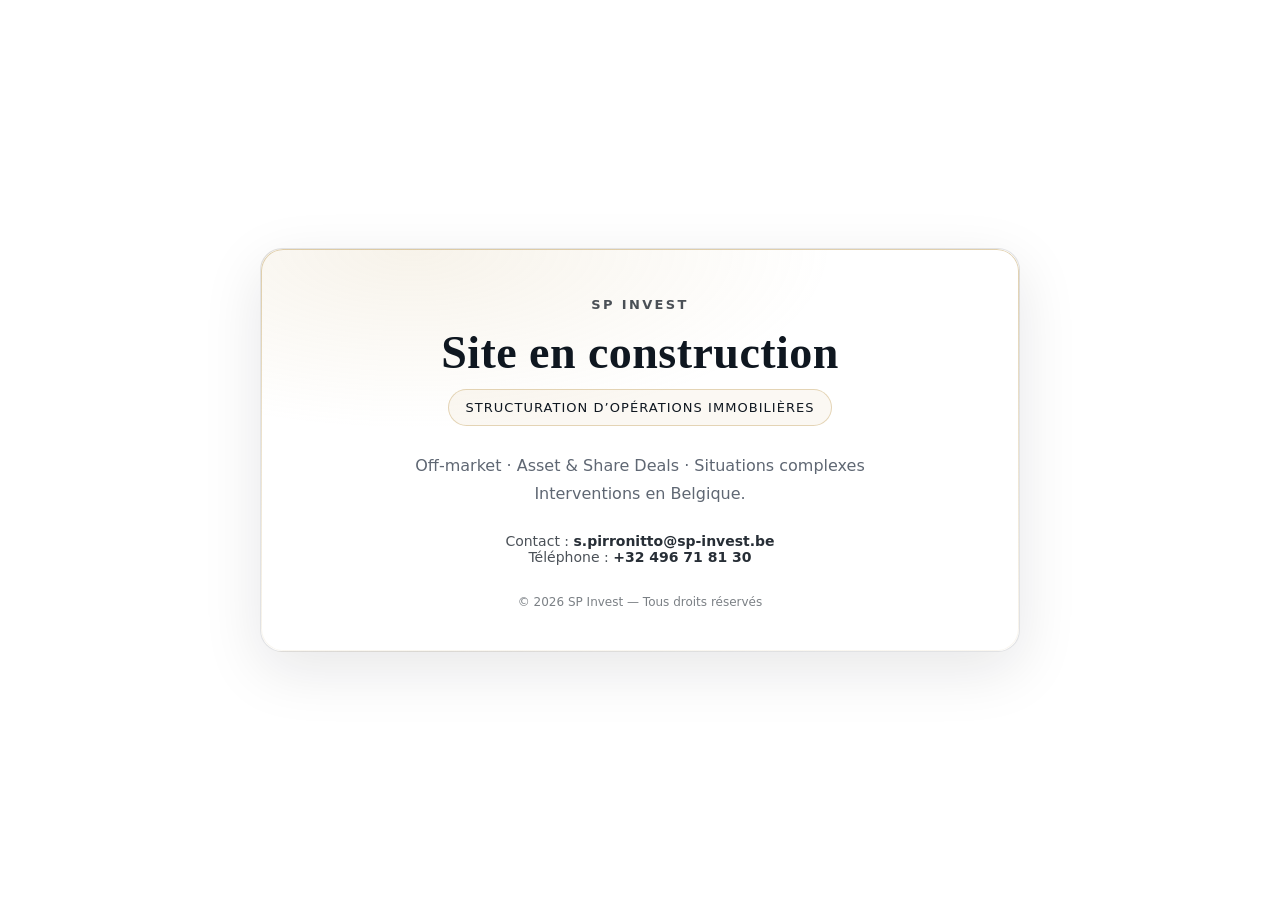
==== index.html @ 10b6ae57 "Update index.html" ====
<!doctype html>
<html lang="fr">
<head>
  <meta charset="utf-8" />
  <meta name="viewport" content="width=device-width, initial-scale=1" />
  <title>SP Invest — Site en construction</title>
  <meta name="description" content="SP Invest — Structuration d’opérations immobilières. Site en construction." />

  <style>
    :root{
      --bg:#ffffff;
      --text:#0f1720;
      --muted:#5f6773;
      --line:rgba(15,23,32,.12);

      --accent:#c7a96b;
      --accent2:#e3cc95;

      --shadow:0 18px 60px rgba(15,23,32,.10);
      --radius:22px;
    }

    *{box-sizing:border-box}
    html,body{margin:0;padding:0}
    body{
      font-family:system-ui,-apple-system,Segoe UI,Roboto,Arial;
      background:var(--bg);
      color:var(--text);
    }

    .wrap{
      min-height:100vh;
      display:flex;
      align-items:center;
      justify-content:center;
      padding:48px 18px;
    }

    .card{
      width:min(760px, 100%);
      background:
        radial-gradient(700px 300px at 20% 0%, rgba(199,169,107,.14), transparent 60%),
        #fff;
      border:1px solid var(--line);
      border-radius:var(--radius);
      padding:48px 46px 42px;
      box-shadow:var(--shadow);
      text-align:center;
      position:relative;
    }

    .card::before{
      content:"";
      position:absolute;
      inset:0;
      border-radius:var(--radius);
      padding:1px;
      background: linear-gradient(180deg, rgba(199,169,107,.55), rgba(199,169,107,.10));
      -webkit-mask: linear-gradient(#fff 0 0) content-box, linear-gradient(#fff 0 0);
      -webkit-mask-composite: xor;
      mask-composite: exclude;
      pointer-events:none;
    }

    .brand{
      font-weight:700;
      letter-spacing:.18em;
      text-transform:uppercase;
      font-size:13px;
      color:rgba(15,23,32,.75);
      margin-bottom:14px;
    }

    h1{
      margin:0 0 10px;
      font-family:Georgia,serif;
      font-size:46px;
      letter-spacing:.01em;
    }

    .subtitle{
      margin:0 auto 26px;
      max-width:60ch;
      font-size:16px;
      line-height:1.7;
      color:var(--muted);
    }

    .tagline{
      display:inline-block;
      padding:10px 16px;
      border-radius:999px;
      border:1px solid rgba(199,169,107,.45);
      background: rgba(199,169,107,.08);
      font-size:13px;
      letter-spacing:.08em;
      text-transform:uppercase;
      margin-bottom:26px;
    }

    .contact{
      margin-top:22px;
      font-size:14px;
      color:rgba(15,23,32,.75);
    }

    .contact a{
      color:rgba(15,23,32,.90);
      text-decoration:none;
      font-weight:600;
    }

    .contact a:hover{
      text-decoration:underline;
      text-decoration-color:rgba(199,169,107,.8);
    }

    .footer{
      margin-top:30px;
      font-size:12px;
      color:rgba(15,23,32,.55);
    }

    @media (max-width:700px){
      .card{padding:34px 22px 28px}
      h1{font-size:36px}
    }
  </style>
</head>

<body>
  <div class="wrap">
    <div class="card">

      <div class="brand">SP Invest</div>

      <h1>Site en construction</h1>

      <div class="tagline">
        Structuration d’opérations immobilières
      </div>

      <p class="subtitle">
        Off-market · Asset &amp; Share Deals · Situations complexes<br />
        Interventions en Belgique.
      </p>

      <div class="contact">
        Contact : <a href="mailto:s.pirronitto@sp-invest.be">s.pirronitto@sp-invest.be</a><br />
        Téléphone : <a href="tel:+32496718130">+32 496 71 81 30</a>
      </div>

      <div class="footer">
        © <span id="year"></span> SP Invest — Tous droits réservés
      </div>

    </div>
  </div>

  <script>
    document.getElementById("year").textContent = new Date().getFullYear();
  </script>
</body>
</html>
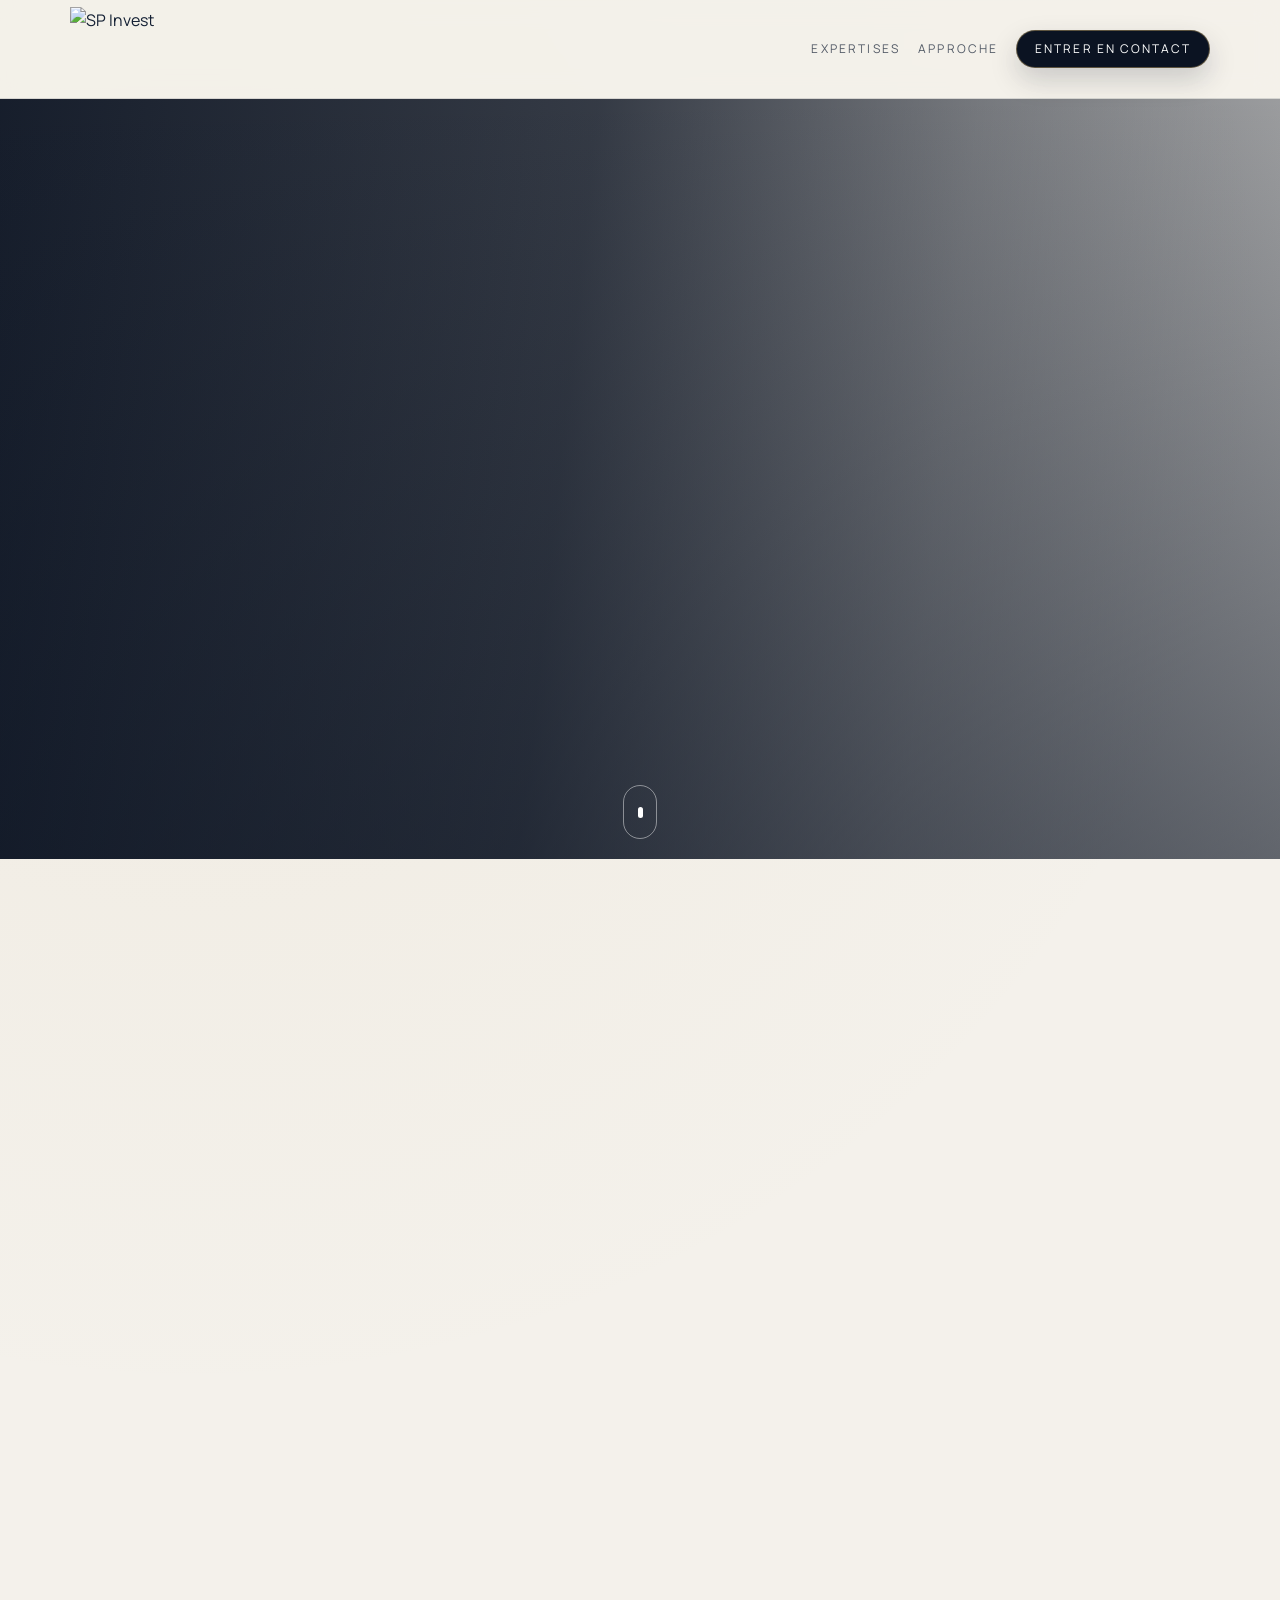
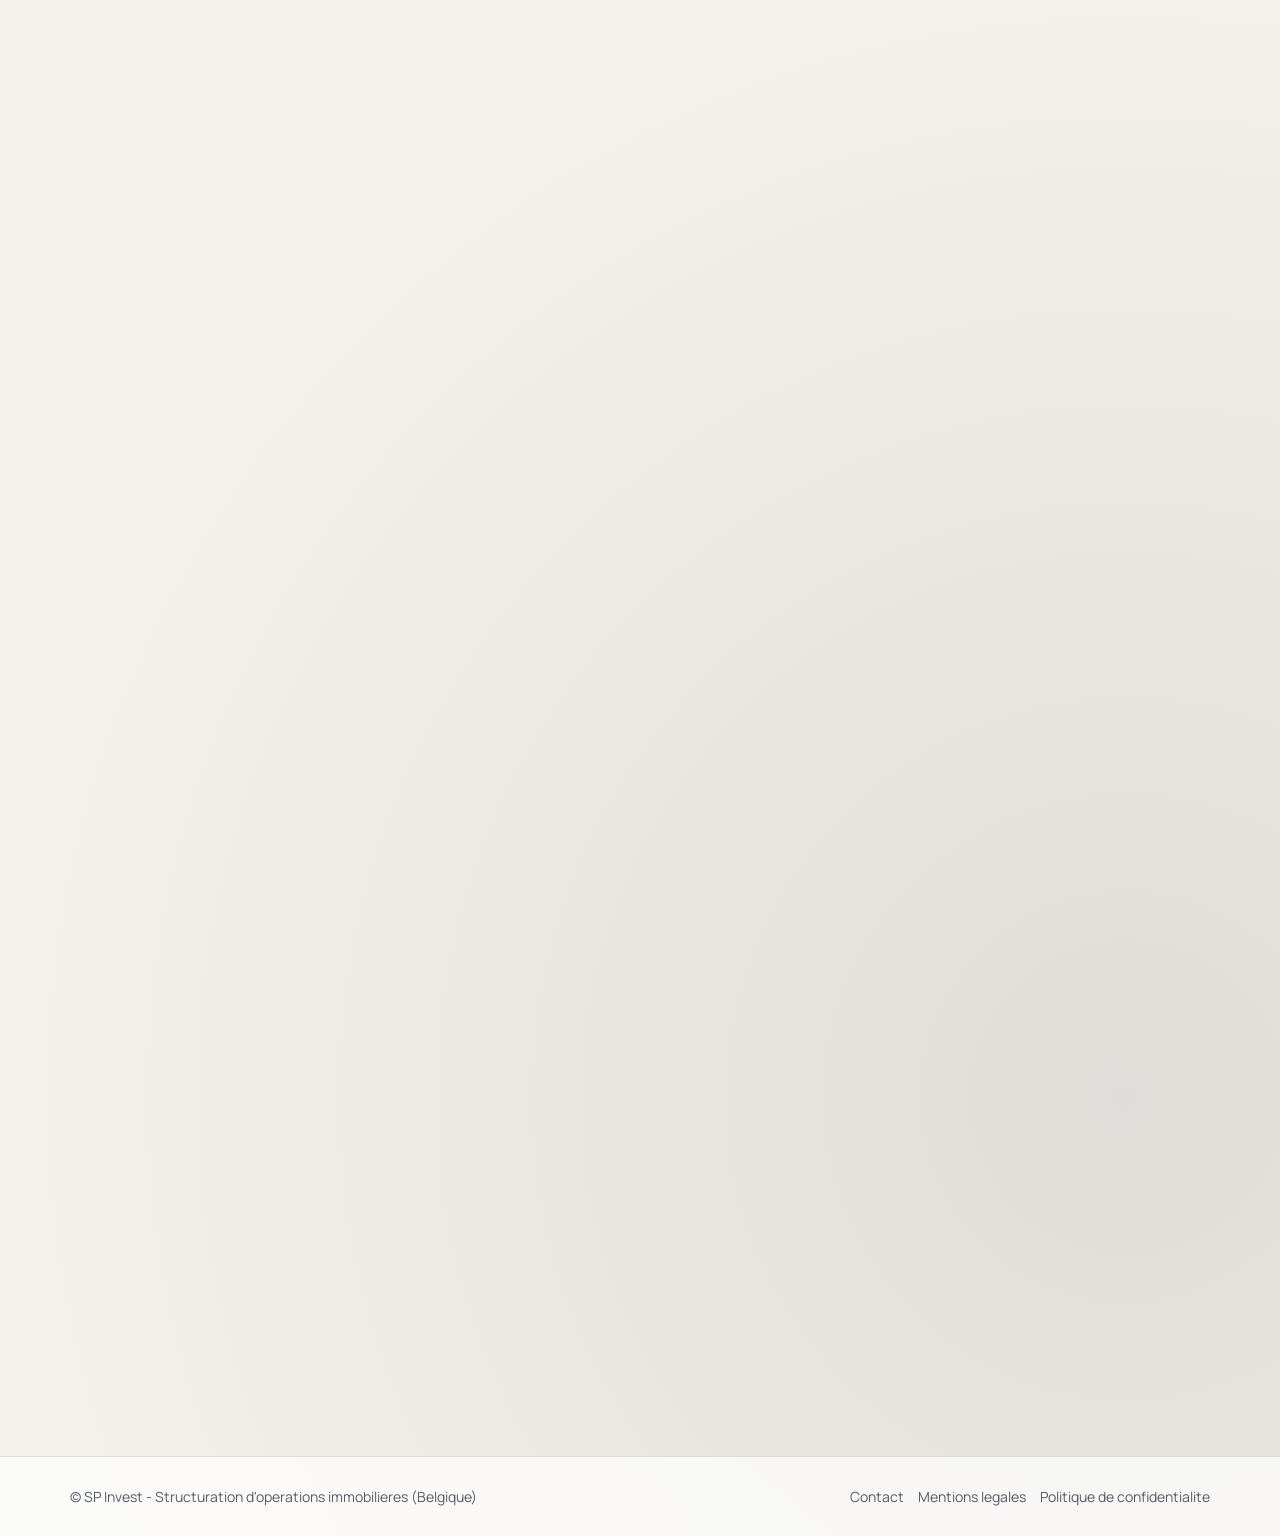
==== commit 4ae4564b: "Update index.html" ====
--- a/index.html
+++ b/index.html
@@ -3,162 +3,204 @@
 <head>
   <meta charset="utf-8" />
   <meta name="viewport" content="width=device-width, initial-scale=1" />
-  <title>SP Invest — Site en construction</title>
-  <meta name="description" content="SP Invest — Structuration d’opérations immobilières. Site en construction." />
-
-  <style>
-    :root{
-      --bg:#ffffff;
-      --text:#0f1720;
-      --muted:#5f6773;
-      --line:rgba(15,23,32,.12);
-
-      --accent:#c7a96b;
-      --accent2:#e3cc95;
-
-      --shadow:0 18px 60px rgba(15,23,32,.10);
-      --radius:22px;
-    }
-
-    *{box-sizing:border-box}
-    html,body{margin:0;padding:0}
-    body{
-      font-family:system-ui,-apple-system,Segoe UI,Roboto,Arial;
-      background:var(--bg);
-      color:var(--text);
-    }
-
-    .wrap{
-      min-height:100vh;
-      display:flex;
-      align-items:center;
-      justify-content:center;
-      padding:48px 18px;
-    }
-
-    .card{
-      width:min(760px, 100%);
-      background:
-        radial-gradient(700px 300px at 20% 0%, rgba(199,169,107,.14), transparent 60%),
-        #fff;
-      border:1px solid var(--line);
-      border-radius:var(--radius);
-      padding:48px 46px 42px;
-      box-shadow:var(--shadow);
-      text-align:center;
-      position:relative;
-    }
-
-    .card::before{
-      content:"";
-      position:absolute;
-      inset:0;
-      border-radius:var(--radius);
-      padding:1px;
-      background: linear-gradient(180deg, rgba(199,169,107,.55), rgba(199,169,107,.10));
-      -webkit-mask: linear-gradient(#fff 0 0) content-box, linear-gradient(#fff 0 0);
-      -webkit-mask-composite: xor;
-      mask-composite: exclude;
-      pointer-events:none;
-    }
-
-    .brand{
-      font-weight:700;
-      letter-spacing:.18em;
-      text-transform:uppercase;
-      font-size:13px;
-      color:rgba(15,23,32,.75);
-      margin-bottom:14px;
-    }
-
-    h1{
-      margin:0 0 10px;
-      font-family:Georgia,serif;
-      font-size:46px;
-      letter-spacing:.01em;
-    }
-
-    .subtitle{
-      margin:0 auto 26px;
-      max-width:60ch;
-      font-size:16px;
-      line-height:1.7;
-      color:var(--muted);
-    }
-
-    .tagline{
-      display:inline-block;
-      padding:10px 16px;
-      border-radius:999px;
-      border:1px solid rgba(199,169,107,.45);
-      background: rgba(199,169,107,.08);
-      font-size:13px;
-      letter-spacing:.08em;
-      text-transform:uppercase;
-      margin-bottom:26px;
-    }
-
-    .contact{
-      margin-top:22px;
-      font-size:14px;
-      color:rgba(15,23,32,.75);
-    }
-
-    .contact a{
-      color:rgba(15,23,32,.90);
-      text-decoration:none;
-      font-weight:600;
-    }
-
-    .contact a:hover{
-      text-decoration:underline;
-      text-decoration-color:rgba(199,169,107,.8);
-    }
-
-    .footer{
-      margin-top:30px;
-      font-size:12px;
-      color:rgba(15,23,32,.55);
-    }
-
-    @media (max-width:700px){
-      .card{padding:34px 22px 28px}
-      h1{font-size:36px}
-    }
-  </style>
+  <title>SP Invest - Structuration d'operations immobilieres</title>
+  <meta name="description" content="SP Invest - Structuration d'operations immobilieres. Off-market, Asset & Share Deals, situations complexes en Belgique." />
+  <meta name="theme-color" content="#0b1322" />
+  <link href="https://fonts.googleapis.com/css2?family=Cormorant+Garamond:wght@400;500;600;700&family=Manrope:wght@400;500;600;700&display=swap" rel="stylesheet">
+  <link rel="stylesheet" href="./styles.css?v=20260424-2" />
 </head>
 
 <body>
-  <div class="wrap">
-    <div class="card">
-
-      <div class="brand">SP Invest</div>
-
-      <h1>Site en construction</h1>
-
-      <div class="tagline">
-        Structuration d’opérations immobilières
-      </div>
-
-      <p class="subtitle">
-        Off-market · Asset &amp; Share Deals · Situations complexes<br />
-        Interventions en Belgique.
-      </p>
-
-      <div class="contact">
-        Contact : <a href="mailto:s.pirronitto@sp-invest.be">s.pirronitto@sp-invest.be</a><br />
-        Téléphone : <a href="tel:+32496718130">+32 496 71 81 30</a>
-      </div>
-
-      <div class="footer">
-        © <span id="year"></span> SP Invest — Tous droits réservés
-      </div>
-
+  <header class="header">
+    <div class="container header__inner">
+      <a class="brand" href="#top" aria-label="Retour en haut">
+        <img src="./assets/logo-spinvest-exact.svg" alt="SP Invest">
+      </a>
+
+      <button class="nav-toggle" aria-expanded="false" aria-controls="nav" aria-label="Ouvrir le menu">
+        <span></span>
+        <span></span>
+        <span></span>
+      </button>
+
+      <nav id="nav" class="nav" aria-label="Navigation principale">
+        <a class="nav__link" href="#expertises">Expertises</a>
+        <a class="nav__link" href="#engagements">Approche</a>
+        <a class="nav__cta" href="#contact">Entrer en contact</a>
+      </nav>
     </div>
-  </div>
-
-  <script>
-    document.getElementById("year").textContent = new Date().getFullYear();
-  </script>
+  </header>
+
+  <main id="contenu">
+    <section id="top" class="hero hero--image" style="--hero-image:url('./assets/layout.jpg');">
+      <div class="container hero__grid">
+        <div class="hero__copy reveal">
+          <p class="eyebrow">Operations immobilieres structurees</p>
+
+          <h1 class="hero__title">
+            Arbitrages immobiliers complexes.<br />
+            Off-market, asset &amp; share deals.
+          </h1>
+
+          <p class="hero__lead">
+            Arbitrer intelligemment lorsque vendre ou acquerir n'est plus optimal.
+          </p>
+
+          <div class="hero__actions">
+            <a class="btn btn--primary" href="#contact">Entrer en contact</a>
+            <a class="btn btn--ghost" href="#expertises">Voir les situations traitees</a>
+          </div>
+        </div>
+
+        <aside class="hero__panel reveal">
+          <h2>Lecture strategique</h2>
+          <p>Structuration patrimoniale, securisation des scenarios et execution maitrisee pour des decisions lourdes d'impact.</p>
+          <ul>
+            <li>Confidentialite absolue</li>
+            <li>Vision economique, juridique et fiscale</li>
+            <li>Arbitrage decisionnel avant execution</li>
+          </ul>
+        </aside>
+      </div>
+      <a class="scroll-cue" href="#expertises" aria-label="Descendre vers Expertises">
+        <span></span>
+      </a>
+    </section>
+
+    <section id="expertises" class="section section--expertises reveal">
+      <div class="container expertise-layout">
+        <div class="expertise-media">
+          <img src="./assets/expertises.jpg" alt="Illustration architecture et structure" />
+        </div>
+
+        <div class="expertise-content">
+          <div class="section__head">
+            <p class="section__kicker">Savoir-faire</p>
+            <h2 class="section__title">Situations traitees</h2>
+          </div>
+
+          <div class="cards">
+            <article class="card reveal">
+              <h3>Arbitrages patrimoniaux</h3>
+              <p>Decisions long terme, scenarios de sortie et optimisation valeur/risque.</p>
+            </article>
+
+            <article class="card reveal">
+              <h3>Asset deals &amp; share deals</h3>
+              <p>Choix de la forme de cession, implications juridiques et fiscales, structuration et execution.</p>
+            </article>
+
+            <article class="card reveal">
+              <h3>Actifs detenus via societes</h3>
+              <p>Analyse des vehicules, gouvernance, detention et mecanismes de structuration.</p>
+            </article>
+
+            <article class="card reveal">
+              <h3>Ventes par lots / decoupe</h3>
+              <p>Strategie de valorisation, phasage de sortie et arbitrages unitaires.</p>
+            </article>
+
+            <article class="card reveal">
+              <h3>Structuration d'options longues</h3>
+              <p>Scenarios optionnels, securisation juridique et leviers de decision.</p>
+            </article>
+
+            <article class="card reveal">
+              <h3>Analyse strategique de portefeuilles</h3>
+              <p>Lecture globale, arbitrages par actifs et coherence patrimoniale.</p>
+            </article>
+          </div>
+        </div>
+      </div>
+    </section>
+
+    <section id="engagements" class="section reveal">
+      <div class="container engagements">
+        <div class="engagements__content">
+          <p class="section__kicker">Methode</p>
+          <h2 class="section__title">Approche</h2>
+
+          <p class="section__subtitle">
+            Chaque dossier debute par une lecture globale: objectifs, contraintes, detention, options.
+            Nous modelisons les scenarios, evaluons leurs consequences, puis structurons la decision avant toute execution.
+          </p>
+
+          <div class="engagements-box">
+            <div class="engagement-item reveal">
+              <h3>Confidentialite</h3>
+              <p>Traitement strictement confidentiel, sans diffusion inutile.</p>
+            </div>
+
+            <div class="engagement-item reveal">
+              <h3>Structuration</h3>
+              <p>Analyse economique, juridique, fiscale et patrimoniale.</p>
+            </div>
+
+            <div class="engagement-item reveal">
+              <h3>Execution</h3>
+              <p>Implication operationnelle lorsque la decision est arretee.</p>
+            </div>
+          </div>
+
+          <div class="engagements-note reveal">
+            <p>
+              SP Invest intervient comme partenaire de decision pour des operations sensibles, avec un cadre clair et actionnable.
+            </p>
+          </div>
+        </div>
+
+        <div class="engagements__image reveal">
+          <img src="./assets/engagements.jpg" alt="Illustration de l'approche SP Invest">
+        </div>
+      </div>
+    </section>
+
+    <section id="contact" class="section section--alt reveal">
+      <div class="container">
+        <div class="contact-wrap">
+          <div class="contact-card">
+            <h2 class="contact-title">Contact</h2>
+            <p class="contact-subtitle">Premier echange confidentiel, sans engagement.</p>
+
+            <div class="contact-grid">
+              <div class="contact-item">
+                <span class="contact-label">Email</span>
+                <a class="contact-value" href="mailto:s.pirronitto@sp-invest.be">s.pirronitto@sp-invest.be</a>
+              </div>
+
+              <div class="contact-item">
+                <span class="contact-label">Telephone</span>
+                <a class="contact-value" href="tel:+32496718130">+32 496 71 81 30</a>
+              </div>
+            </div>
+
+            <div class="contact-actions">
+              <a class="btn btn--primary" href="mailto:s.pirronitto@sp-invest.be?subject=Contact%20SP%20Invest">
+                Envoyer un email
+              </a>
+              <a class="btn btn--soft" href="#expertises">Decouvrir nos expertises</a>
+            </div>
+
+            <p class="contact-note">
+              Interventions en Belgique. Premier echange confidentiel, sans engagement.
+            </p>
+          </div>
+        </div>
+      </div>
+    </section>
+  </main>
+
+  <footer class="footer">
+    <div class="container footer__inner">
+      <p class="footer__brand">&copy; <span id="year"></span> SP Invest - Structuration d'operations immobilieres (Belgique)</p>
+      <div class="footer__links">
+        <a href="index.html#contact">Contact</a>
+        <a href="mentions-legales.html">Mentions legales</a>
+        <a href="politique-confidentialite.html">Politique de confidentialite</a>
+      </div>
+    </div>
+  </footer>
+
+  <script src="script.js?v=20260424-2"></script>
 </body>
 </html>
--- a/styles.css
+++ b/styles.css
@@ -0,0 +1,722 @@
+﻿:root{
+  --bg:#f4f1eb;
+  --surface:#ffffff;
+  --ink:#0b1322;
+  --text:#132033;
+  --muted:rgba(19,32,51,.72);
+  --line:rgba(14,26,43,.13);
+
+  --brass:#b89b5e;
+  --brass-soft:rgba(184,155,94,.18);
+
+  --shadow-soft:0 10px 30px rgba(11,19,34,.08);
+  --shadow:0 24px 52px rgba(11,19,34,.14);
+
+  --radius:14px;
+  --radius-lg:24px;
+  --max:1140px;
+
+  --sans:"Manrope", "Segoe UI", sans-serif;
+  --serif:"Cormorant Garamond", Georgia, serif;
+}
+
+*{box-sizing:border-box}
+html{scroll-behavior:smooth}
+html,body{margin:0;padding:0}
+
+body{
+  font-family:var(--sans);
+  color:var(--text);
+  line-height:1.65;
+  background:
+    radial-gradient(circle at 15% 10%, rgba(184,155,94,.08) 0%, rgba(184,155,94,0) 36%),
+    radial-gradient(circle at 88% 86%, rgba(11,19,34,.09) 0%, rgba(11,19,34,0) 38%),
+    var(--bg);
+}
+
+a{color:inherit;text-decoration:none}
+img{max-width:100%;display:block}
+
+.container{
+  width:min(var(--max),calc(100% - 48px));
+  margin-inline:auto;
+}
+
+.header{
+  position:sticky;
+  top:0;
+  z-index:80;
+  background:rgba(244,241,235,.86);
+  backdrop-filter:blur(12px);
+  border-bottom:1px solid var(--line);
+}
+
+.header__inner{
+  min-height:98px;
+  display:flex;
+  align-items:center;
+  justify-content:space-between;
+  gap:18px;
+}
+
+.brand img{
+  height:84px;
+  width:auto;
+}
+
+.nav{
+  display:flex;
+  gap:18px;
+  align-items:center;
+}
+
+.nav__link{
+  font-size:12px;
+  text-transform:uppercase;
+  letter-spacing:.18em;
+  color:rgba(19,32,51,.72);
+  position:relative;
+  transition:color .28s ease;
+}
+
+.nav__link::after{
+  content:"";
+  position:absolute;
+  left:0;
+  bottom:-8px;
+  width:100%;
+  height:1px;
+  transform:scaleX(0);
+  transform-origin:left;
+  background:var(--brass);
+  transition:transform .28s ease;
+}
+
+.nav__link:hover,
+.nav__link.is-active{color:var(--ink)}
+
+.nav__link:hover::after,
+.nav__link.is-active::after{transform:scaleX(1)}
+
+.nav__cta{
+  padding:12px 18px;
+  border-radius:999px;
+  background:var(--ink);
+  color:#fff;
+  border:1px solid rgba(184,155,94,.48);
+  font-size:12px;
+  text-transform:uppercase;
+  letter-spacing:.17em;
+  line-height:1;
+  transition:all .25s ease;
+  box-shadow:0 12px 28px rgba(11,19,34,.18);
+}
+
+.nav__cta:hover{
+  background:#111e37;
+  transform:translateY(-1px);
+  box-shadow:
+    0 0 0 4px rgba(184,155,94,.2),
+    0 14px 30px rgba(11,19,34,.24);
+}
+
+.nav-toggle{
+  display:none;
+  width:44px;
+  height:44px;
+  border:1px solid var(--line);
+  border-radius:10px;
+  background:rgba(255,255,255,.85);
+  padding:10px 8px;
+  cursor:pointer;
+}
+
+.nav-toggle span{
+  display:block;
+  width:100%;
+  height:2px;
+  margin:5px 0;
+  background:var(--ink);
+  transition:transform .25s ease, opacity .25s ease;
+}
+
+.nav-toggle[aria-expanded="true"] span:nth-child(1){transform:translateY(7px) rotate(45deg)}
+.nav-toggle[aria-expanded="true"] span:nth-child(2){opacity:0}
+.nav-toggle[aria-expanded="true"] span:nth-child(3){transform:translateY(-7px) rotate(-45deg)}
+
+.hero--image{
+  min-height:760px;
+  display:flex;
+  align-items:center;
+  position:relative;
+  overflow:hidden;
+  background:
+    linear-gradient(96deg,
+      rgba(11,19,34,.95) 0%,
+      rgba(11,19,34,.82) 44%,
+      rgba(11,19,34,.54) 72%,
+      rgba(11,19,34,.34) 100%
+    ),
+    var(--hero-image) center/cover no-repeat;
+}
+
+.hero--image::before{
+  content:"";
+  position:absolute;
+  inset:0;
+  pointer-events:none;
+  background:linear-gradient(to top, rgba(11,19,34,.44), rgba(11,19,34,0));
+}
+
+.hero__grid{
+  position:relative;
+  z-index:1;
+  width:100%;
+  display:grid;
+  grid-template-columns:1.06fr .94fr;
+  gap:42px;
+  align-items:end;
+}
+
+.hero__copy{
+  max-width:640px;
+  padding:88px 0 92px;
+  color:#fff;
+}
+
+.eyebrow{
+  margin:0;
+  font-size:11px;
+  text-transform:uppercase;
+  letter-spacing:.22em;
+  color:rgba(255,255,255,.76);
+}
+
+.hero__title{
+  margin:20px 0;
+  font-family:var(--serif);
+  font-size:clamp(44px,5vw,78px);
+  line-height:.98;
+  font-weight:600;
+  color:#fff;
+  text-wrap:balance;
+}
+
+.hero__lead{
+  margin:0;
+  max-width:58ch;
+  color:rgba(255,255,255,.9);
+  font-size:18px;
+}
+
+.hero__actions{
+  margin-top:30px;
+  display:flex;
+  flex-wrap:wrap;
+  gap:12px;
+}
+
+.hero__panel{
+  margin-bottom:94px;
+  margin-left:auto;
+  max-width:390px;
+  padding:28px;
+  border-radius:20px;
+  color:#fff;
+  background:rgba(10,17,31,.52);
+  border:1px solid rgba(255,255,255,.2);
+  backdrop-filter:blur(8px);
+  box-shadow:var(--shadow);
+}
+
+.hero__panel h2{
+  margin:0 0 10px;
+  font-family:var(--serif);
+  font-size:30px;
+  line-height:1;
+}
+
+.hero__panel p{
+  margin:0 0 14px;
+  color:rgba(255,255,255,.84);
+}
+
+.hero__panel ul{
+  margin:0;
+  padding-left:18px;
+  display:grid;
+  gap:8px;
+  color:rgba(255,255,255,.88);
+}
+
+.scroll-cue{
+  position:absolute;
+  left:50%;
+  bottom:20px;
+  transform:translateX(-50%);
+  width:34px;
+  height:54px;
+  border-radius:30px;
+  border:1px solid rgba(255,255,255,.45);
+  display:grid;
+  place-items:center;
+  z-index:1;
+}
+
+.scroll-cue span{
+  width:5px;
+  height:11px;
+  border-radius:99px;
+  background:#fff;
+  animation:scroll-dot 1.8s infinite;
+}
+
+@keyframes scroll-dot{
+  0%{transform:translateY(-8px);opacity:0}
+  30%{opacity:1}
+  100%{transform:translateY(8px);opacity:0}
+}
+
+.section{padding:94px 0}
+.section--alt{padding-top:82px}
+
+.section__kicker{
+  margin:0;
+  font-size:11px;
+  text-transform:uppercase;
+  letter-spacing:.2em;
+  color:rgba(19,32,51,.62);
+}
+
+.section__title{
+  margin:8px 0 14px;
+  font-family:var(--serif);
+  color:var(--ink);
+  font-size:clamp(34px,4vw,52px);
+  line-height:.95;
+}
+
+.section__subtitle{
+  margin:0;
+  color:var(--muted);
+  max-width:65ch;
+}
+
+.expertise-layout{
+  display:grid;
+  grid-template-columns:.85fr 1.15fr;
+  gap:58px;
+  align-items:stretch;
+}
+
+.expertise-media,
+.engagements__image{
+  border-radius:var(--radius-lg);
+  overflow:hidden;
+  box-shadow:var(--shadow);
+  border:1px solid rgba(14,26,43,.08);
+}
+
+.expertise-media{min-height:550px}
+.expertise-media img,
+.engagements__image img{
+  width:100%;
+  height:100%;
+  object-fit:cover;
+  transition:transform .9s cubic-bezier(.2,.65,.2,1);
+}
+
+.expertise-media:hover img,
+.engagements__image:hover img{transform:scale(1.045)}
+
+.cards{
+  margin-top:28px;
+  display:grid;
+  grid-template-columns:repeat(2,minmax(0,1fr));
+  gap:16px;
+}
+
+.card{
+  padding:22px;
+  border-radius:var(--radius);
+  background:linear-gradient(170deg, rgba(255,255,255,1) 0%, rgba(250,248,244,1) 100%);
+  border:1px solid var(--line);
+  box-shadow:var(--shadow-soft);
+  transition:transform .26s ease, box-shadow .26s ease, border-color .26s ease;
+}
+
+.card h3{
+  margin:0 0 8px;
+  font-family:var(--serif);
+  font-size:24px;
+  line-height:1.05;
+}
+
+.card p{
+  margin:0;
+  color:var(--muted);
+  font-size:15px;
+}
+
+.card:hover{
+  transform:translateY(-4px);
+  border-color:rgba(184,155,94,.4);
+  box-shadow:0 18px 38px rgba(11,19,34,.11);
+}
+
+.engagements{
+  display:grid;
+  grid-template-columns:1.1fr .9fr;
+  gap:42px;
+  align-items:center;
+}
+
+.engagements-box{margin-top:18px}
+
+.engagement-item{
+  margin-bottom:12px;
+  padding:20px;
+  border-radius:var(--radius);
+  border:1px solid var(--line);
+  background:var(--surface);
+  box-shadow:var(--shadow-soft);
+  transition:transform .24s ease, border-color .24s ease;
+}
+
+.engagement-item h3{
+  margin:0 0 6px;
+  font-size:12px;
+  text-transform:uppercase;
+  letter-spacing:.18em;
+  color:var(--ink);
+}
+
+.engagement-item p{
+  margin:0;
+  color:var(--muted);
+  font-size:14.5px;
+}
+
+.engagement-item:hover{
+  transform:translateX(3px);
+  border-color:rgba(184,155,94,.45);
+}
+
+.engagements-note{
+  margin-top:20px;
+  padding:18px 20px;
+  border-left:3px solid var(--brass);
+  background:var(--brass-soft);
+  border-radius:12px;
+}
+
+.engagements-note p{margin:0;font-size:14px}
+
+.engagements__image{min-height:510px}
+
+.contact-card{
+  padding:54px;
+  border-radius:var(--radius-lg);
+  border:1px solid var(--line);
+  background:linear-gradient(160deg, rgba(255,255,255,1) 0%, rgba(247,244,238,.95) 100%);
+  box-shadow:var(--shadow);
+}
+
+.contact-title{
+  margin:0;
+  font-family:var(--serif);
+  font-size:54px;
+  line-height:.9;
+  text-align:center;
+}
+
+.contact-subtitle{
+  margin:8px 0 30px;
+  text-align:center;
+  color:var(--muted);
+}
+
+.contact-grid{
+  display:grid;
+  grid-template-columns:1fr 1fr;
+  gap:16px;
+}
+
+.contact-item{
+  padding:18px;
+  border-radius:var(--radius);
+  border:1px solid var(--line);
+  background:rgba(255,255,255,.75);
+}
+
+.contact-label{
+  display:block;
+  margin-bottom:6px;
+  font-size:11px;
+  text-transform:uppercase;
+  letter-spacing:.18em;
+  color:rgba(19,32,51,.6);
+}
+
+.contact-value{
+  font-size:18px;
+  font-weight:600;
+}
+
+.contact-actions{
+  margin-top:28px;
+  display:flex;
+  justify-content:center;
+  flex-wrap:wrap;
+  gap:12px;
+}
+
+.contact-note{
+  margin:20px 0 0;
+  text-align:center;
+  color:var(--muted);
+  font-size:14px;
+}
+
+.btn{
+  display:inline-flex;
+  align-items:center;
+  justify-content:center;
+  padding:13px 24px;
+  border-radius:999px;
+  font-size:12px;
+  text-transform:uppercase;
+  letter-spacing:.16em;
+  font-weight:600;
+  border:1px solid transparent;
+  transition:all .26s ease;
+}
+
+.btn--primary{
+  background:var(--ink);
+  color:#fff;
+  border-color:rgba(184,155,94,.48);
+}
+
+.btn--primary:hover{
+  background:#12223f;
+  transform:translateY(-1px);
+  box-shadow:
+    0 0 0 4px rgba(184,155,94,.2),
+    0 10px 24px rgba(11,19,34,.25);
+}
+
+.btn--ghost{
+  background:rgba(255,255,255,.08);
+  color:#fff;
+  border-color:rgba(184,155,94,.72);
+}
+
+.btn--ghost:hover{
+  background:rgba(184,155,94,.2);
+  box-shadow:0 0 0 4px rgba(184,155,94,.2);
+}
+
+.btn--soft{
+  background:rgba(11,19,34,.07);
+  border-color:rgba(11,19,34,.14);
+  color:var(--ink);
+}
+
+.btn--soft:hover{
+  background:rgba(11,19,34,.13);
+  border-color:rgba(184,155,94,.58);
+}
+
+.footer{
+  margin-top:28px;
+  padding:28px 0;
+  border-top:1px solid var(--line);
+  background:rgba(255,255,255,.7);
+}
+
+.footer__inner{
+  display:flex;
+  align-items:center;
+  justify-content:space-between;
+  flex-wrap:wrap;
+  gap:14px;
+}
+
+.footer__brand{margin:0;color:var(--muted);font-size:14px}
+
+.footer__links{
+  display:flex;
+  flex-wrap:wrap;
+  gap:14px;
+  font-size:14px;
+  color:var(--muted);
+}
+
+.footer__links a:hover{color:var(--ink)}
+
+.reveal{
+  opacity:0;
+  transform:translateY(18px);
+  transition:opacity .7s ease, transform .7s ease;
+}
+
+.reveal.is-visible{
+  opacity:1;
+  transform:translateY(0);
+}
+
+@media (max-width:1080px){
+  .hero__grid,
+  .expertise-layout,
+  .engagements{
+    grid-template-columns:1fr;
+  }
+
+  .hero__panel{margin:0 0 64px;max-width:560px}
+  .expertise-media,
+  .engagements__image{min-height:420px}
+}
+
+@media (max-width:860px){
+  .header__inner{min-height:86px}
+  .brand img{height:68px}
+
+  .nav-toggle{display:block}
+
+  .nav{
+    position:absolute;
+    top:100%;
+    right:24px;
+    width:min(320px,calc(100% - 48px));
+    padding:18px;
+    background:rgba(255,255,255,.95);
+    border:1px solid var(--line);
+    border-radius:14px;
+    box-shadow:var(--shadow-soft);
+    display:grid;
+    gap:10px;
+    opacity:0;
+    visibility:hidden;
+    transform:translateY(-8px);
+    transition:all .24s ease;
+  }
+
+  .nav.is-open{
+    opacity:1;
+    visibility:visible;
+    transform:translateY(0);
+  }
+
+  .nav__link,
+  .nav__cta{justify-self:start}
+
+  .hero--image{min-height:700px}
+  .hero__copy{padding:72px 0 36px}
+  .hero__title{font-size:clamp(40px,10vw,62px)}
+
+  .cards,
+  .contact-grid{grid-template-columns:1fr}
+
+  .contact-card{padding:36px 24px}
+  .contact-title{font-size:42px}
+}
+
+@media (max-width:640px){
+  .container{width:min(var(--max),calc(100% - 30px))}
+  .section{padding:74px 0}
+  .scroll-cue{display:none}
+  .hero__panel{padding:22px}
+}
+
+.legal-page .header{
+  background:rgba(244,241,235,.9);
+}
+
+.legal-hero{
+  position:relative;
+  overflow:hidden;
+  min-height:360px;
+  display:flex;
+  align-items:flex-end;
+  background:
+    linear-gradient(105deg, rgba(11,19,34,.9) 0%, rgba(11,19,34,.66) 52%, rgba(11,19,34,.35) 100%),
+    var(--hero-image) center/cover no-repeat;
+}
+
+.legal-hero::after{
+  content:"";
+  position:absolute;
+  inset:0;
+  background:linear-gradient(to top, rgba(11,19,34,.55), rgba(11,19,34,0));
+}
+
+.legal-hero__inner{
+  position:relative;
+  z-index:1;
+  padding:82px 0 56px;
+}
+
+.legal-hero .section__kicker{
+  color:rgba(255,255,255,.72);
+}
+
+.legal-hero .section__title{
+  margin-top:10px;
+  color:#fff;
+}
+
+.legal-hero .section__subtitle{
+  color:rgba(255,255,255,.88);
+  max-width:76ch;
+}
+
+.legal-section{
+  padding-top:64px;
+}
+
+.legal-grid{
+  display:grid;
+  grid-template-columns:repeat(2,minmax(0,1fr));
+  gap:16px;
+}
+
+.legal-grid--single{
+  grid-template-columns:1fr;
+}
+
+.legal-card{
+  margin-top:0;
+}
+
+.legal-card h2{
+  margin:0 0 10px;
+  font-family:var(--serif);
+  font-size:28px;
+  line-height:1.02;
+}
+
+.legal-card p{
+  margin:0 0 12px;
+  color:var(--muted);
+}
+
+.legal-card a{
+  color:var(--ink);
+  text-decoration:underline;
+  text-underline-offset:2px;
+}
+
+.legal-list{
+  margin:0;
+  padding-left:18px;
+  color:var(--muted);
+  display:grid;
+  gap:6px;
+}
+
+@media (max-width:920px){
+  .legal-grid{
+    grid-template-columns:1fr;
+  }
+}
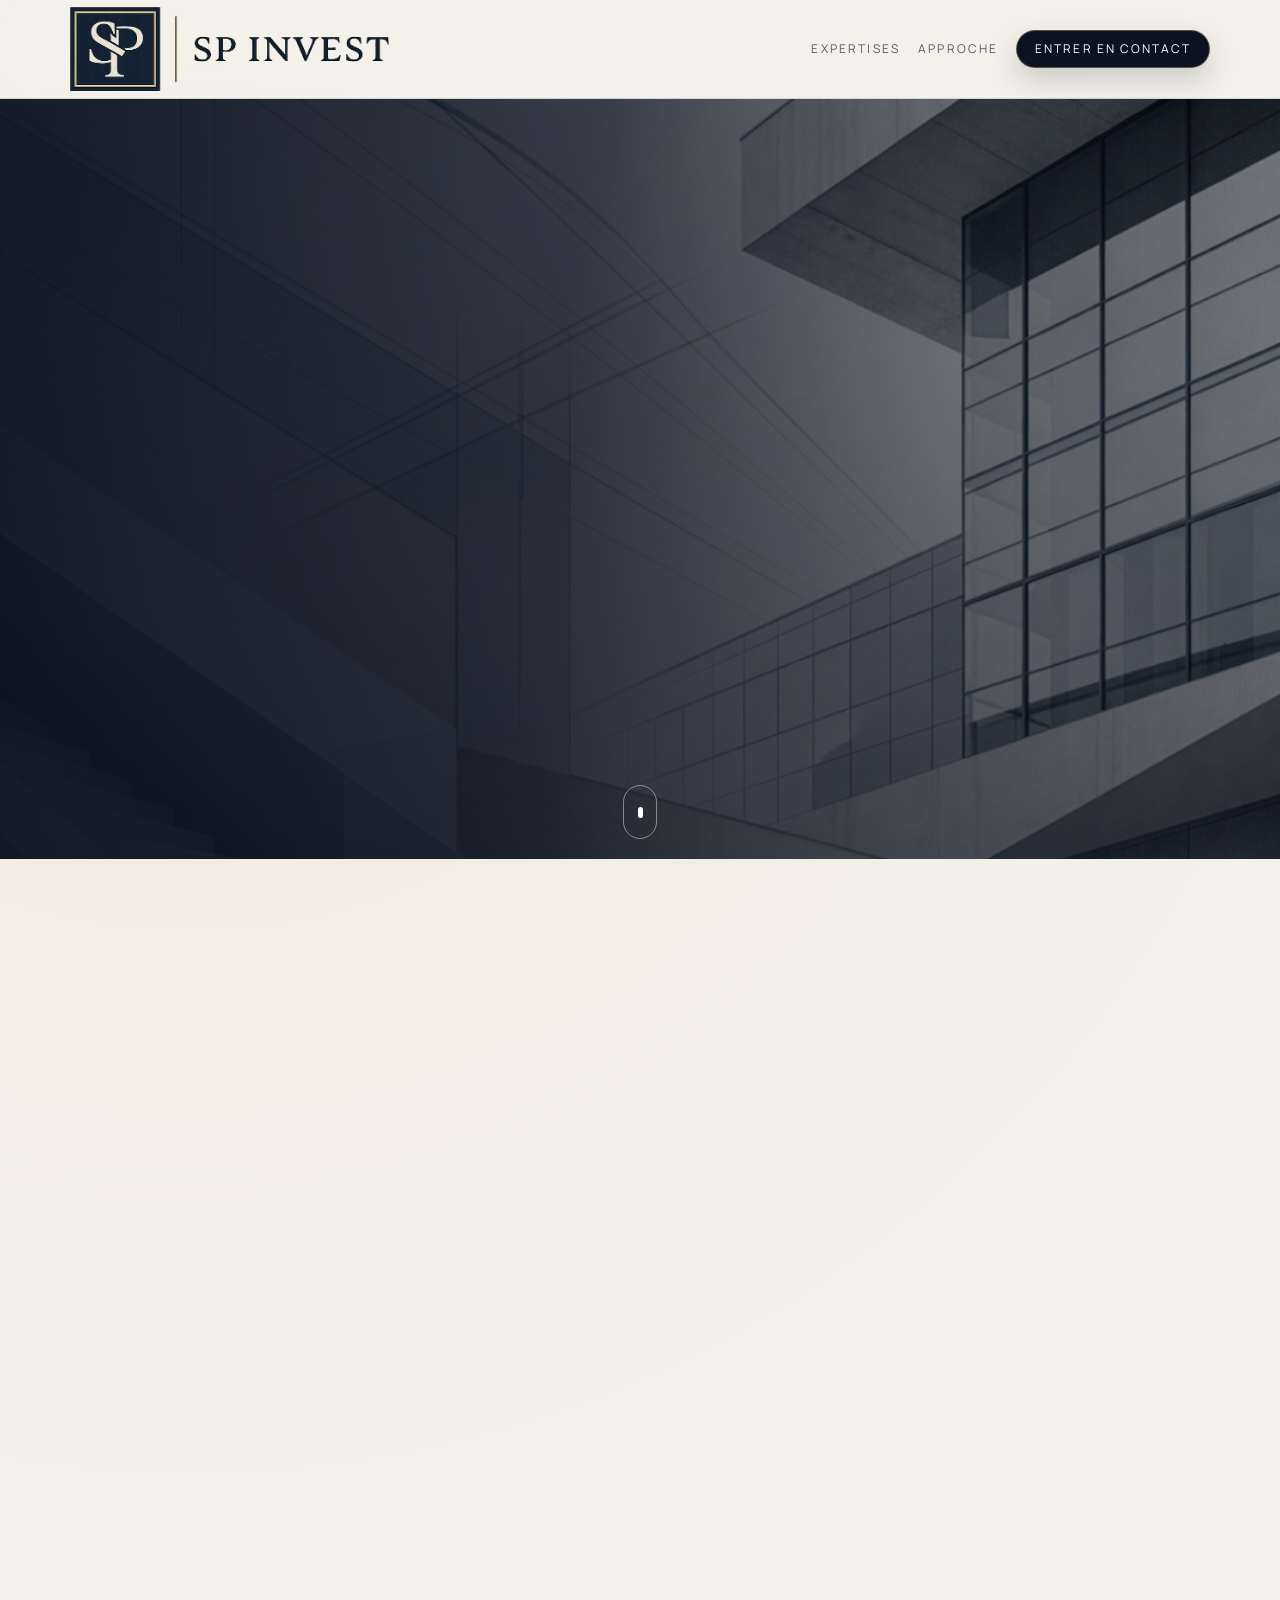
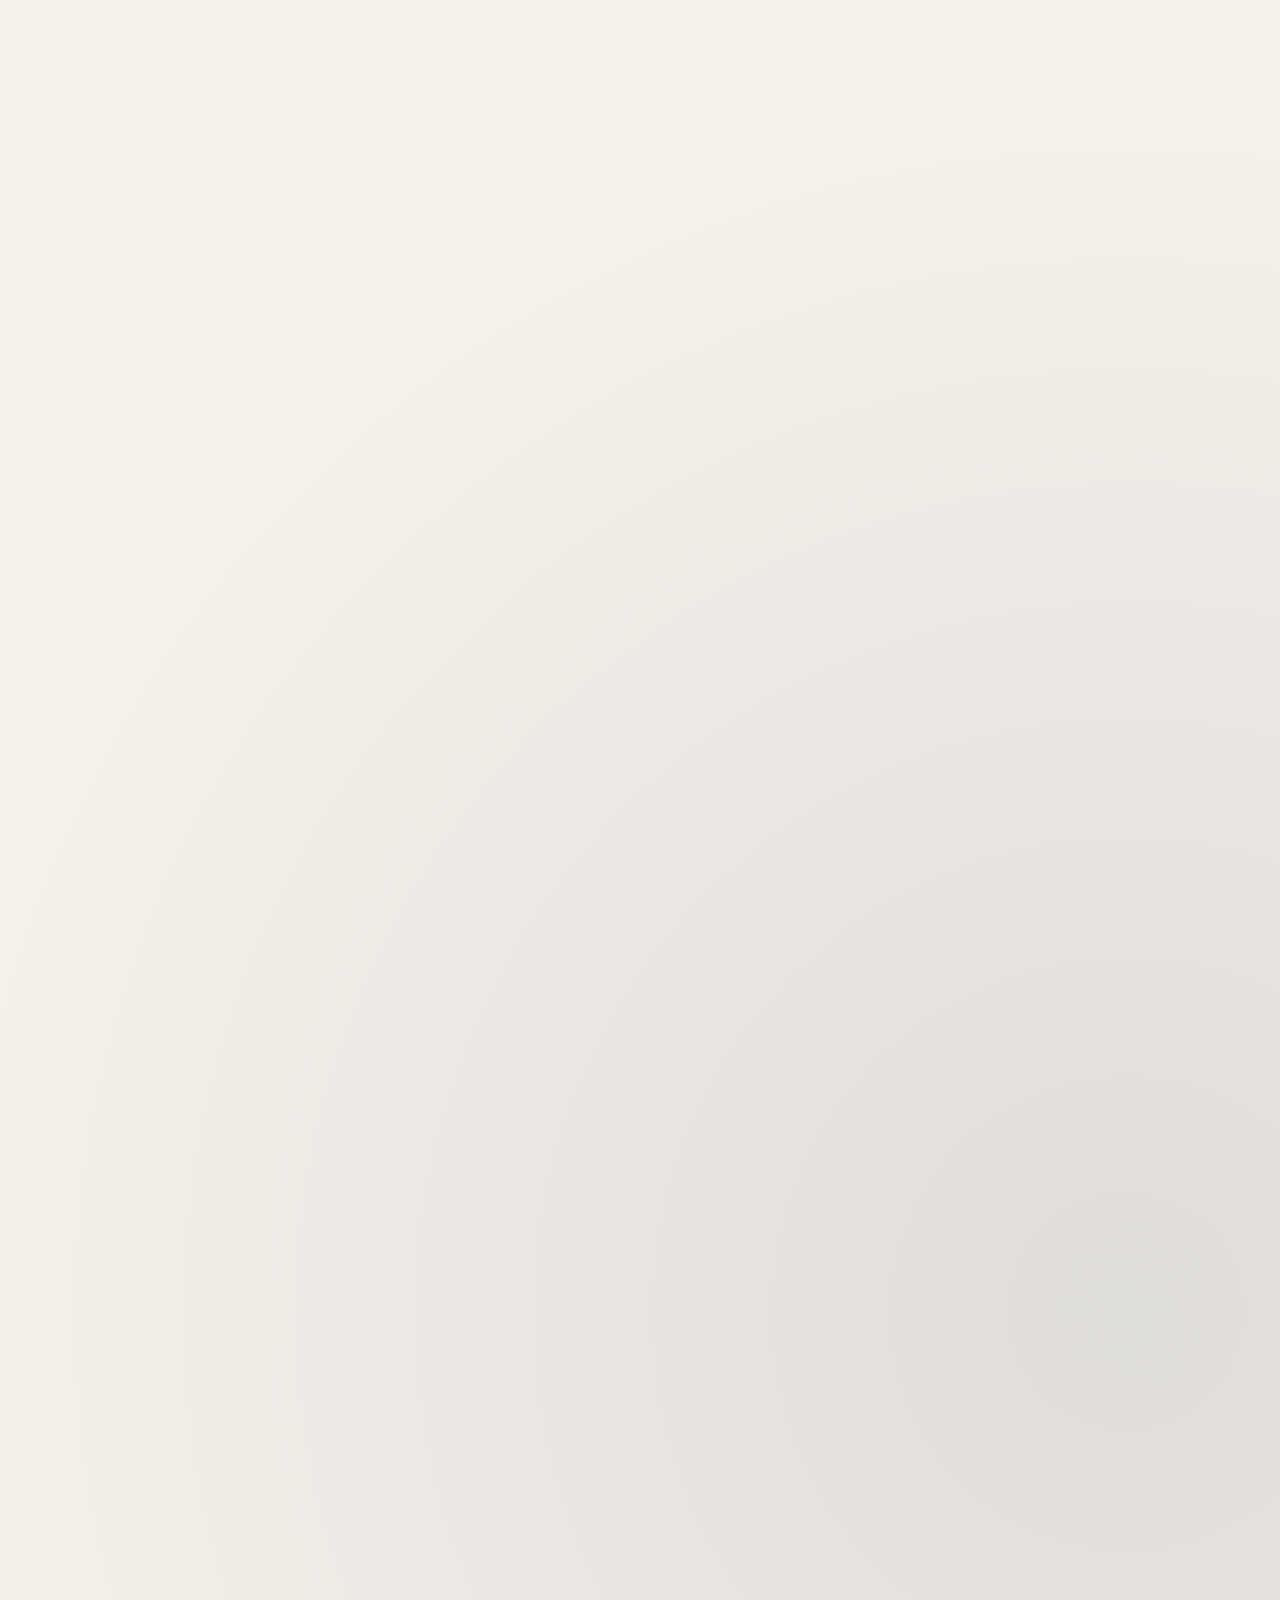
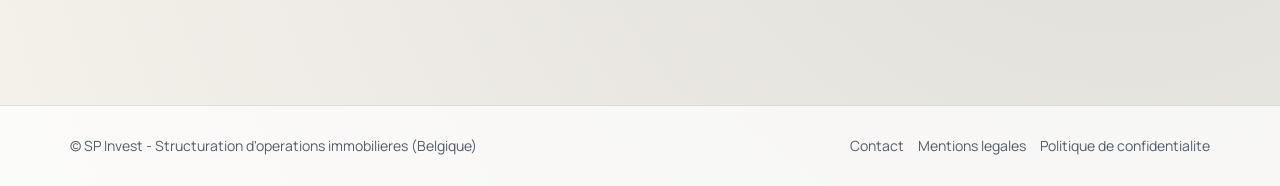
==== commit 614fb668: "Update index.html" ====
--- a/index.html
+++ b/index.html
@@ -7,7 +7,7 @@
   <meta name="description" content="SP Invest - Structuration d'operations immobilieres. Off-market, Asset & Share Deals, situations complexes en Belgique." />
   <meta name="theme-color" content="#0b1322" />
   <link href="https://fonts.googleapis.com/css2?family=Cormorant+Garamond:wght@400;500;600;700&family=Manrope:wght@400;500;600;700&display=swap" rel="stylesheet">
-  <link rel="stylesheet" href="./styles.css?v=20260424-2" />
+  <link rel="stylesheet" href="./styles.css?v=20260424-3" />
 </head>
 
 <body>
--- a/styles.css
+++ b/styles.css
@@ -1,4 +1,4 @@
-﻿:root{
+:root{
   --bg:#f4f1eb;
   --surface:#ffffff;
   --ink:#0b1322;
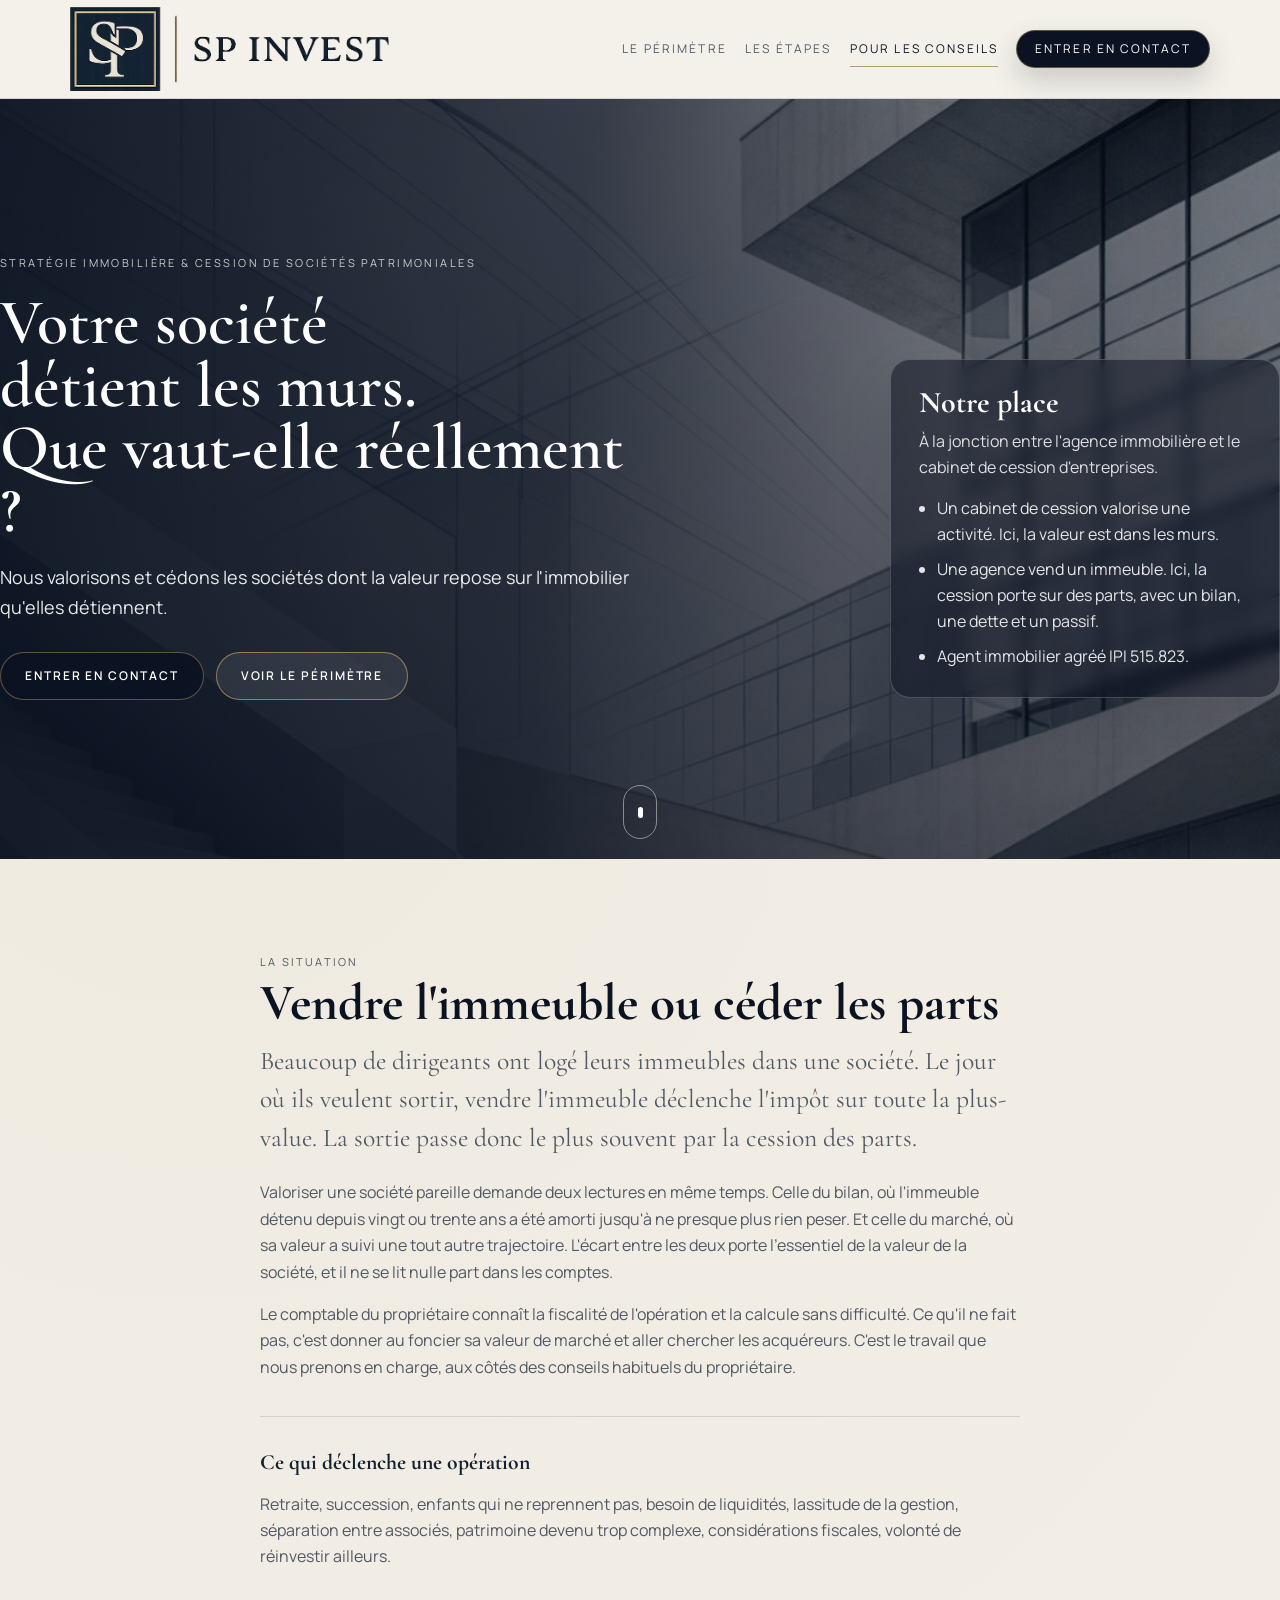
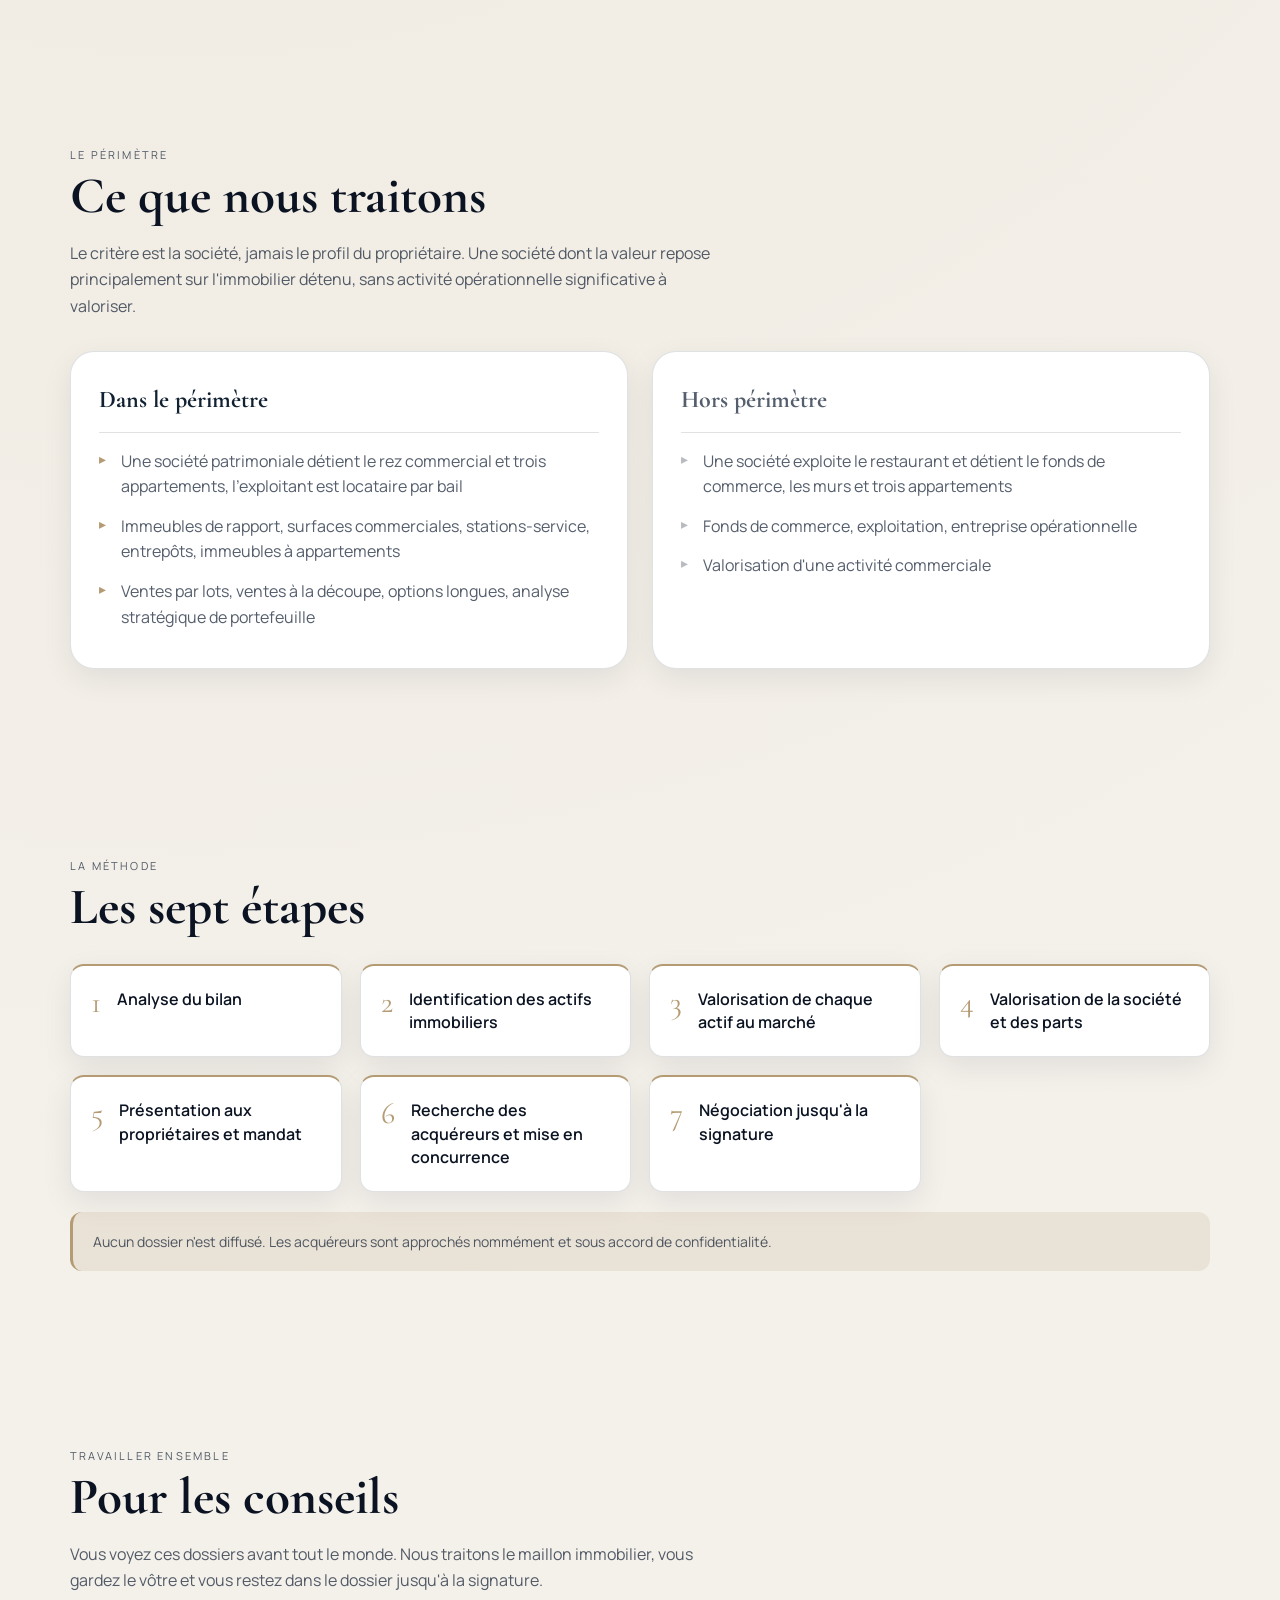
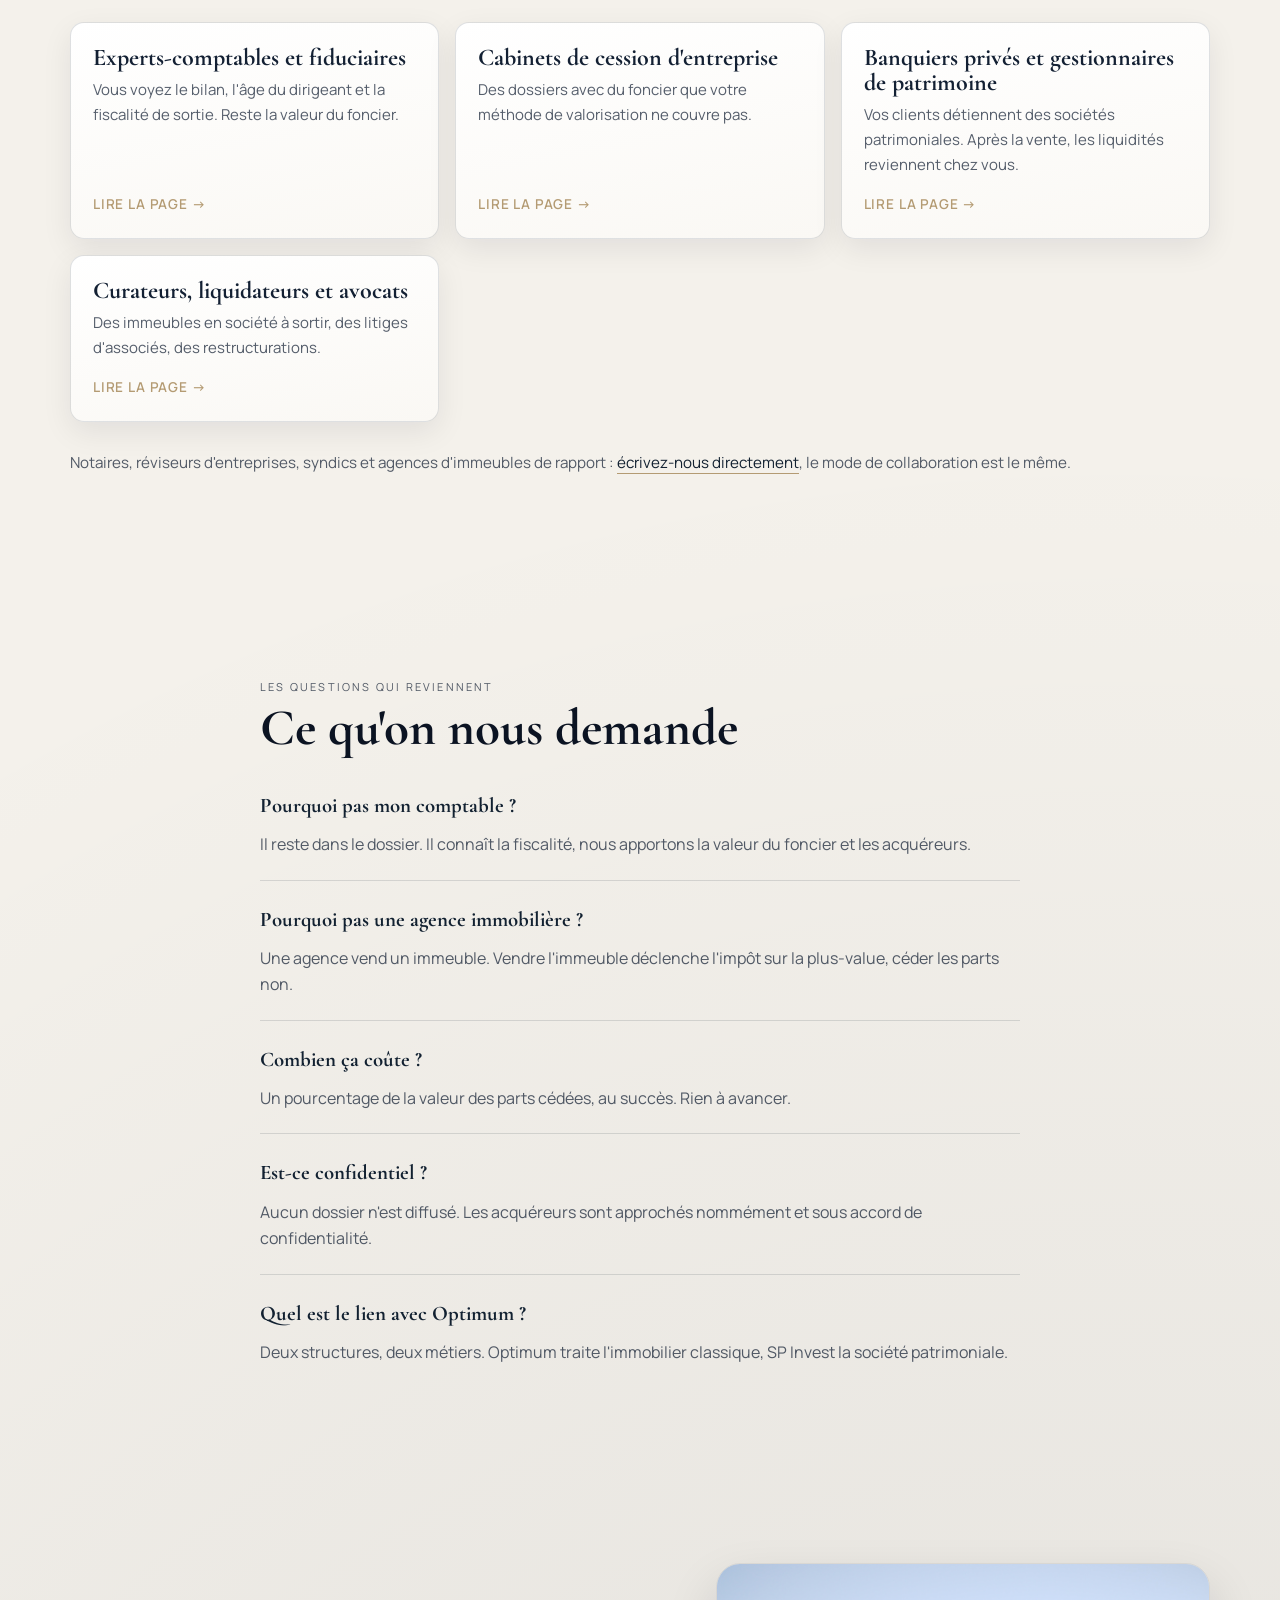
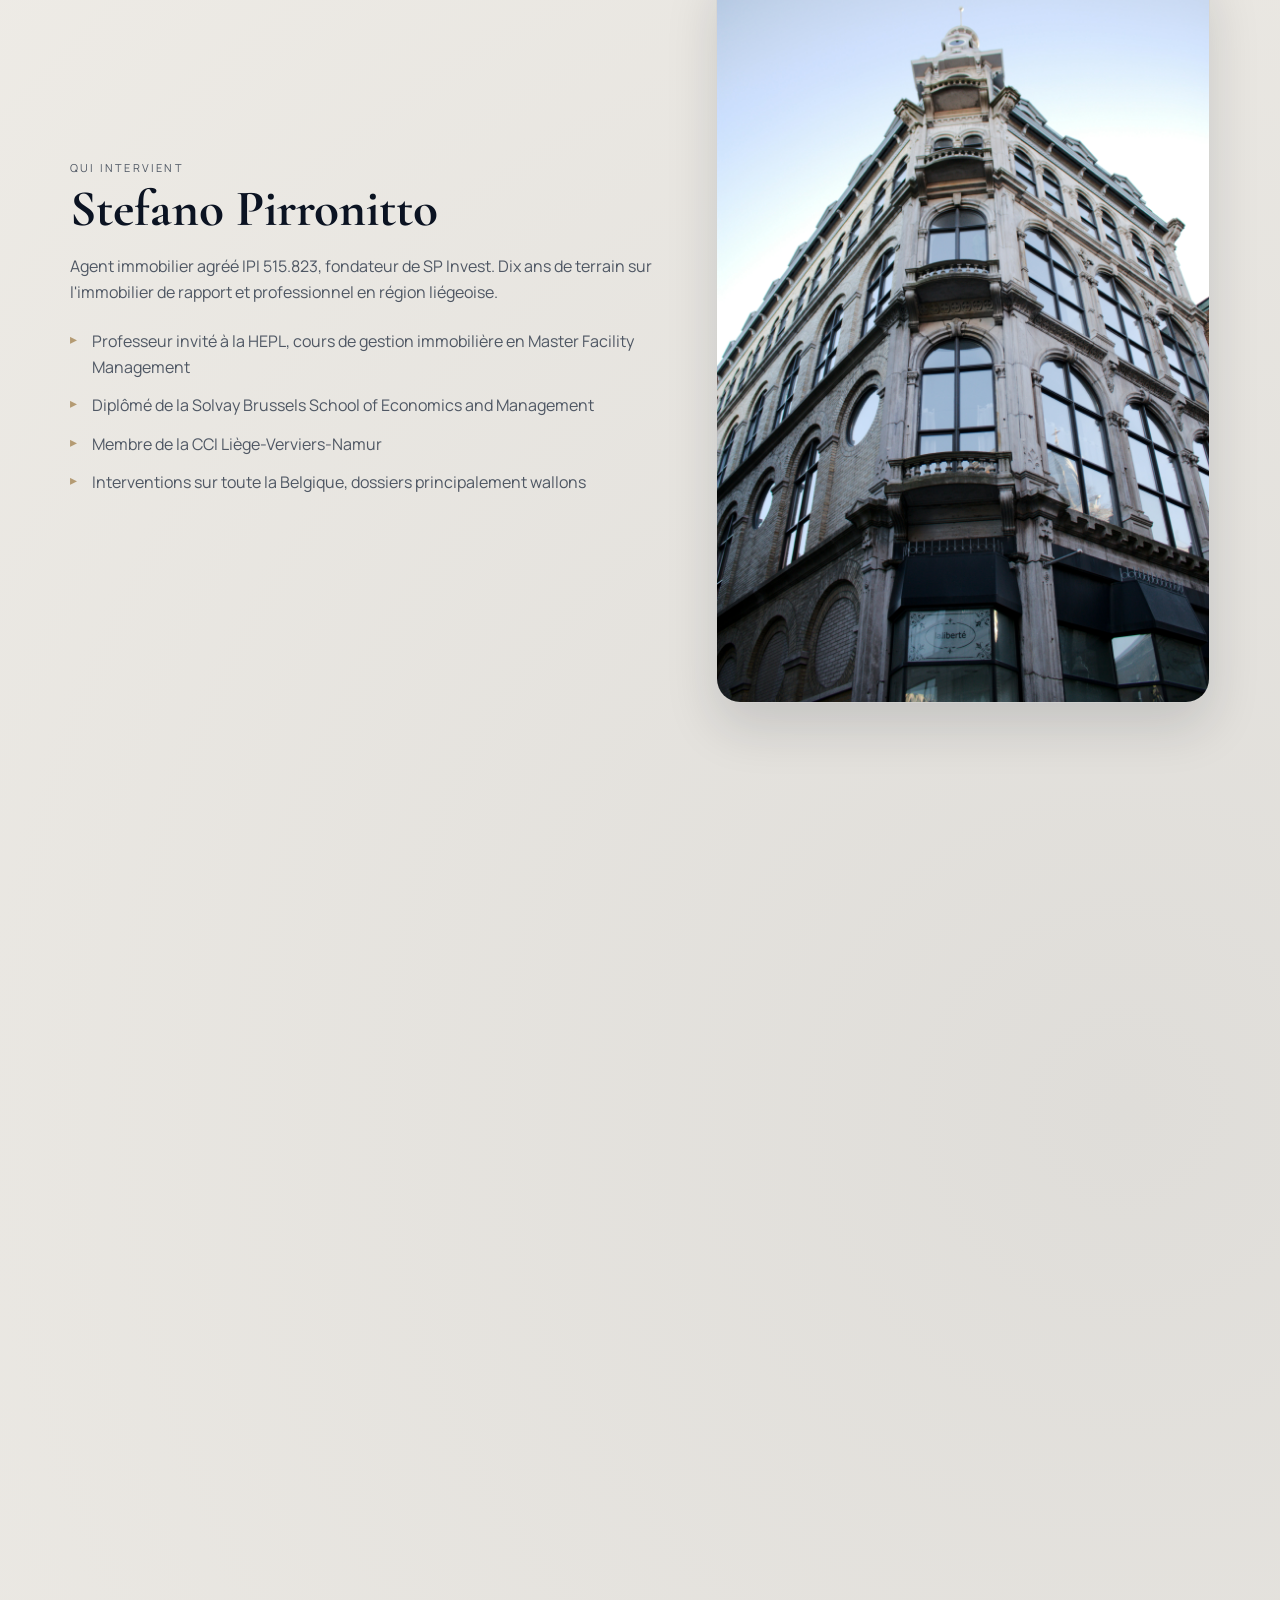
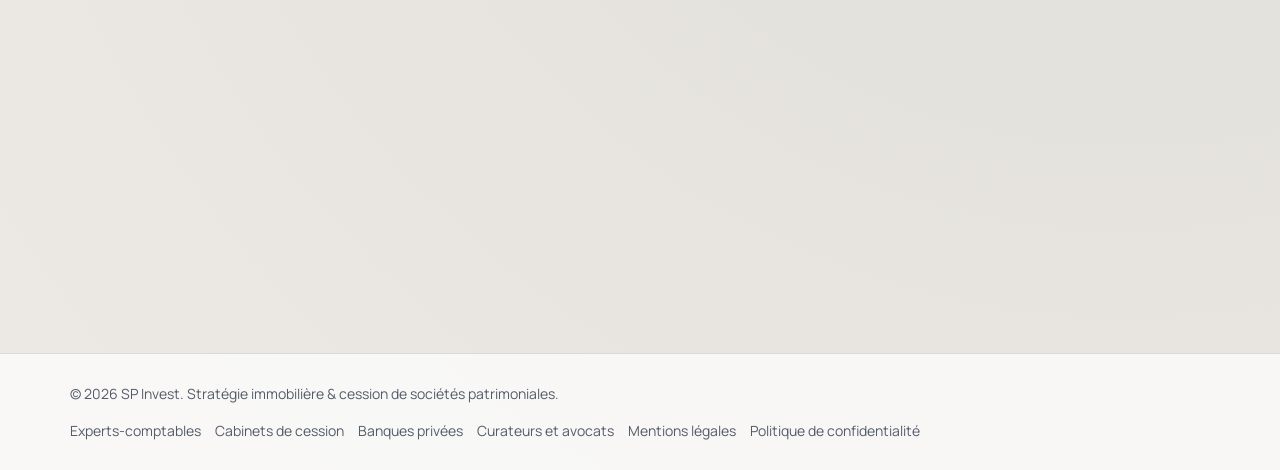
==== commit 52c4654b: "Refonte du site sur le brand book SP Invest Nouvelle categorie, retrait des termes bannis, accents r" ====
--- a/index.html
+++ b/index.html
@@ -3,29 +3,48 @@
 <head>
   <meta charset="utf-8" />
   <meta name="viewport" content="width=device-width, initial-scale=1" />
-  <title>SP Invest - Structuration d'operations immobilieres</title>
-  <meta name="description" content="SP Invest - Structuration d'operations immobilieres. Off-market, Asset & Share Deals, situations complexes en Belgique." />
+  <title>SP Invest | Stratégie immobilière &amp; cession de sociétés patrimoniales</title>
+  <meta name="description" content="SP Invest valorise et cède les sociétés dont la valeur repose sur l'immobilier qu'elles détiennent. Valorisation du foncier, cession des parts, recherche d'acquéreurs hors marché public. Liège et Wallonie." />
+  <link rel="canonical" href="https://sp-invest.be/" />
   <meta name="theme-color" content="#0b1322" />
+  <meta property="og:type" content="website" />
+  <meta property="og:title" content="SP Invest | Stratégie immobilière &amp; cession de sociétés patrimoniales" />
+  <meta property="og:description" content="Nous valorisons et cédons les sociétés dont la valeur repose sur l'immobilier qu'elles détiennent." />
+  <meta property="og:url" content="https://sp-invest.be/" />
+  <meta property="og:locale" content="fr_BE" />
   <link href="https://fonts.googleapis.com/css2?family=Cormorant+Garamond:wght@400;500;600;700&family=Manrope:wght@400;500;600;700&display=swap" rel="stylesheet">
-  <link rel="stylesheet" href="./styles.css?v=20260424-3" />
+  <link rel="stylesheet" href="./styles.css?v=20261007-1" />
+  <script type="application/ld+json">
+  {
+    "@context": "https://schema.org",
+    "@type": "ProfessionalService",
+    "name": "SP Invest",
+    "description": "Stratégie immobilière et cession de sociétés patrimoniales. Valorisation et cession des sociétés dont la valeur repose sur l'immobilier détenu.",
+    "url": "https://sp-invest.be/",
+    "email": "s.pirronitto@sp-invest.be",
+    "telephone": "+32496718130",
+    "areaServed": { "@type": "Country", "name": "Belgique" },
+    "address": { "@type": "PostalAddress", "addressLocality": "Liège", "addressRegion": "Région wallonne", "addressCountry": "BE" },
+    "founder": { "@type": "Person", "name": "Stefano Pirronitto", "jobTitle": "Agent immobilier agréé IPI 515.823" }
+  }
+  </script>
 </head>
 
 <body>
   <header class="header">
     <div class="container header__inner">
-      <a class="brand" href="#top" aria-label="Retour en haut">
+      <a class="brand" href="/" aria-label="SP Invest, retour à l'accueil">
         <img src="./assets/logo-spinvest-exact.svg" alt="SP Invest">
       </a>
 
       <button class="nav-toggle" aria-expanded="false" aria-controls="nav" aria-label="Ouvrir le menu">
-        <span></span>
-        <span></span>
-        <span></span>
+        <span></span><span></span><span></span>
       </button>
 
       <nav id="nav" class="nav" aria-label="Navigation principale">
-        <a class="nav__link" href="#expertises">Expertises</a>
-        <a class="nav__link" href="#engagements">Approche</a>
+        <a class="nav__link" href="#perimetre">Le périmètre</a>
+        <a class="nav__link" href="#etapes">Les étapes</a>
+        <a class="nav__link" href="#conseils">Pour les conseils</a>
         <a class="nav__cta" href="#contact">Entrer en contact</a>
       </nav>
     </div>
@@ -35,154 +54,258 @@
     <section id="top" class="hero hero--image" style="--hero-image:url('./assets/layout.jpg');">
       <div class="container hero__grid">
         <div class="hero__copy reveal">
-          <p class="eyebrow">Operations immobilieres structurees</p>
+          <p class="eyebrow">Stratégie immobilière &amp; cession de sociétés patrimoniales</p>
 
           <h1 class="hero__title">
-            Arbitrages immobiliers complexes.<br />
-            Off-market, asset &amp; share deals.
+            Votre société détient les murs.<br />
+            Que vaut-elle réellement ?
           </h1>
 
           <p class="hero__lead">
-            Arbitrer intelligemment lorsque vendre ou acquerir n'est plus optimal.
+            Nous valorisons et cédons les sociétés dont la valeur repose sur l'immobilier qu'elles détiennent.
           </p>
 
           <div class="hero__actions">
             <a class="btn btn--primary" href="#contact">Entrer en contact</a>
-            <a class="btn btn--ghost" href="#expertises">Voir les situations traitees</a>
+            <a class="btn btn--ghost" href="#perimetre">Voir le périmètre</a>
           </div>
         </div>
 
         <aside class="hero__panel reveal">
-          <h2>Lecture strategique</h2>
-          <p>Structuration patrimoniale, securisation des scenarios et execution maitrisee pour des decisions lourdes d'impact.</p>
+          <h2>Notre place</h2>
+          <p>À la jonction entre l'agence immobilière et le cabinet de cession d'entreprises.</p>
           <ul>
-            <li>Confidentialite absolue</li>
-            <li>Vision economique, juridique et fiscale</li>
-            <li>Arbitrage decisionnel avant execution</li>
+            <li>Un cabinet de cession valorise une activité. Ici, la valeur est dans les murs.</li>
+            <li>Une agence vend un immeuble. Ici, la cession porte sur des parts, avec un bilan, une dette et un passif.</li>
+            <li>Agent immobilier agréé IPI 515.823.</li>
           </ul>
         </aside>
       </div>
-      <a class="scroll-cue" href="#expertises" aria-label="Descendre vers Expertises">
-        <span></span>
-      </a>
-    </section>
-
-    <section id="expertises" class="section section--expertises reveal">
-      <div class="container expertise-layout">
-        <div class="expertise-media">
-          <img src="./assets/expertises.jpg" alt="Illustration architecture et structure" />
-        </div>
-
-        <div class="expertise-content">
-          <div class="section__head">
-            <p class="section__kicker">Savoir-faire</p>
-            <h2 class="section__title">Situations traitees</h2>
-          </div>
-
-          <div class="cards">
-            <article class="card reveal">
-              <h3>Arbitrages patrimoniaux</h3>
-              <p>Decisions long terme, scenarios de sortie et optimisation valeur/risque.</p>
-            </article>
-
-            <article class="card reveal">
-              <h3>Asset deals &amp; share deals</h3>
-              <p>Choix de la forme de cession, implications juridiques et fiscales, structuration et execution.</p>
-            </article>
-
-            <article class="card reveal">
-              <h3>Actifs detenus via societes</h3>
-              <p>Analyse des vehicules, gouvernance, detention et mecanismes de structuration.</p>
-            </article>
-
-            <article class="card reveal">
-              <h3>Ventes par lots / decoupe</h3>
-              <p>Strategie de valorisation, phasage de sortie et arbitrages unitaires.</p>
-            </article>
-
-            <article class="card reveal">
-              <h3>Structuration d'options longues</h3>
-              <p>Scenarios optionnels, securisation juridique et leviers de decision.</p>
-            </article>
-
-            <article class="card reveal">
-              <h3>Analyse strategique de portefeuilles</h3>
-              <p>Lecture globale, arbitrages par actifs et coherence patrimoniale.</p>
-            </article>
-          </div>
-        </div>
-      </div>
-    </section>
-
-    <section id="engagements" class="section reveal">
+      <a class="scroll-cue" href="#situation" aria-label="Descendre"><span></span></a>
+    </section>
+
+    <section id="situation" class="section reveal">
+      <div class="container narrow">
+        <div class="section__head">
+          <p class="section__kicker">La situation</p>
+          <h2 class="section__title">Vendre l'immeuble ou céder les parts</h2>
+        </div>
+        <p class="lede">
+          Beaucoup de dirigeants ont logé leurs immeubles dans une société. Le jour où ils veulent sortir,
+          vendre l'immeuble déclenche l'impôt sur toute la plus-value. La sortie passe donc le plus souvent
+          par la cession des parts.
+        </p>
+        <p>
+          Valoriser une société pareille demande deux lectures en même temps. Celle du bilan, où l'immeuble
+          détenu depuis vingt ou trente ans a été amorti jusqu'à ne presque plus rien peser. Et celle du marché,
+          où sa valeur a suivi une tout autre trajectoire. L'écart entre les deux porte l'essentiel de la valeur
+          de la société, et il ne se lit nulle part dans les comptes.
+        </p>
+        <p>
+          Le comptable du propriétaire connaît la fiscalité de l'opération et la calcule sans difficulté.
+          Ce qu'il ne fait pas, c'est donner au foncier sa valeur de marché et aller chercher les acquéreurs.
+          C'est le travail que nous prenons en charge, aux côtés des conseils habituels du propriétaire.
+        </p>
+
+        <div class="trigger-block">
+          <h3>Ce qui déclenche une opération</h3>
+          <p>Retraite, succession, enfants qui ne reprennent pas, besoin de liquidités, lassitude de la gestion,
+          séparation entre associés, patrimoine devenu trop complexe, considérations fiscales, volonté de réinvestir ailleurs.</p>
+        </div>
+      </div>
+    </section>
+
+    <section id="perimetre" class="section section--alt reveal">
+      <div class="container">
+        <div class="section__head">
+          <p class="section__kicker">Le périmètre</p>
+          <h2 class="section__title">Ce que nous traitons</h2>
+          <p class="section__subtitle">
+            Le critère est la société, jamais le profil du propriétaire. Une société dont la valeur repose
+            principalement sur l'immobilier détenu, sans activité opérationnelle significative à valoriser.
+          </p>
+        </div>
+
+        <div class="scope">
+          <div class="scope__col scope__col--in">
+            <h3>Dans le périmètre</h3>
+            <ul>
+              <li>Une société patrimoniale détient le rez commercial et trois appartements, l'exploitant est locataire par bail</li>
+              <li>Immeubles de rapport, surfaces commerciales, stations-service, entrepôts, immeubles à appartements</li>
+              <li>Ventes par lots, ventes à la découpe, options longues, analyse stratégique de portefeuille</li>
+            </ul>
+          </div>
+          <div class="scope__col scope__col--out">
+            <h3>Hors périmètre</h3>
+            <ul>
+              <li>Une société exploite le restaurant et détient le fonds de commerce, les murs et trois appartements</li>
+              <li>Fonds de commerce, exploitation, entreprise opérationnelle</li>
+              <li>Valorisation d'une activité commerciale</li>
+            </ul>
+          </div>
+        </div>
+      </div>
+    </section>
+
+    <section id="etapes" class="section reveal">
+      <div class="container">
+        <div class="section__head">
+          <p class="section__kicker">La méthode</p>
+          <h2 class="section__title">Les sept étapes</h2>
+        </div>
+
+        <ol class="steps">
+          <li class="step reveal"><span class="step__num">1</span><h3>Analyse du bilan</h3></li>
+          <li class="step reveal"><span class="step__num">2</span><h3>Identification des actifs immobiliers</h3></li>
+          <li class="step reveal"><span class="step__num">3</span><h3>Valorisation de chaque actif au marché</h3></li>
+          <li class="step reveal"><span class="step__num">4</span><h3>Valorisation de la société et des parts</h3></li>
+          <li class="step reveal"><span class="step__num">5</span><h3>Présentation aux propriétaires et mandat</h3></li>
+          <li class="step reveal"><span class="step__num">6</span><h3>Recherche des acquéreurs et mise en concurrence</h3></li>
+          <li class="step reveal"><span class="step__num">7</span><h3>Négociation jusqu'à la signature</h3></li>
+        </ol>
+
+        <div class="engagements-note reveal">
+          <p>Aucun dossier n'est diffusé. Les acquéreurs sont approchés nommément et sous accord de confidentialité.</p>
+        </div>
+      </div>
+    </section>
+
+    <section id="conseils" class="section section--alt reveal">
+      <div class="container">
+        <div class="section__head">
+          <p class="section__kicker">Travailler ensemble</p>
+          <h2 class="section__title">Pour les conseils</h2>
+          <p class="section__subtitle">
+            Vous voyez ces dossiers avant tout le monde. Nous traitons le maillon immobilier,
+            vous gardez le vôtre et vous restez dans le dossier jusqu'à la signature.
+          </p>
+        </div>
+
+        <div class="cards cards--3">
+          <a class="card card--link reveal" href="./experts-comptables.html">
+            <h3>Experts-comptables et fiduciaires</h3>
+            <p>Vous voyez le bilan, l'âge du dirigeant et la fiscalité de sortie. Reste la valeur du foncier.</p>
+            <span class="card__more">Lire la page</span>
+          </a>
+
+          <a class="card card--link reveal" href="./cabinets-de-cession.html">
+            <h3>Cabinets de cession d'entreprise</h3>
+            <p>Des dossiers avec du foncier que votre méthode de valorisation ne couvre pas.</p>
+            <span class="card__more">Lire la page</span>
+          </a>
+
+          <a class="card card--link reveal" href="./banques-privees.html">
+            <h3>Banquiers privés et gestionnaires de patrimoine</h3>
+            <p>Vos clients détiennent des sociétés patrimoniales. Après la vente, les liquidités reviennent chez vous.</p>
+            <span class="card__more">Lire la page</span>
+          </a>
+
+          <a class="card card--link reveal" href="./curateurs-avocats.html">
+            <h3>Curateurs, liquidateurs et avocats</h3>
+            <p>Des immeubles en société à sortir, des litiges d'associés, des restructurations.</p>
+            <span class="card__more">Lire la page</span>
+          </a>
+        </div>
+
+        <p class="note-inline">
+          Notaires, réviseurs d'entreprises, syndics et agences d'immeubles de rapport :
+          <a href="#contact">écrivez-nous directement</a>, le mode de collaboration est le même.
+        </p>
+      </div>
+    </section>
+
+    <section id="questions" class="section reveal">
+      <div class="container narrow">
+        <div class="section__head">
+          <p class="section__kicker">Les questions qui reviennent</p>
+          <h2 class="section__title">Ce qu'on nous demande</h2>
+        </div>
+
+        <div class="qa">
+          <div class="qa__item reveal">
+            <h3>Pourquoi pas mon comptable ?</h3>
+            <p>Il reste dans le dossier. Il connaît la fiscalité, nous apportons la valeur du foncier et les acquéreurs.</p>
+          </div>
+          <div class="qa__item reveal">
+            <h3>Pourquoi pas une agence immobilière ?</h3>
+            <p>Une agence vend un immeuble. Vendre l'immeuble déclenche l'impôt sur la plus-value, céder les parts non.</p>
+          </div>
+          <div class="qa__item reveal">
+            <h3>Combien ça coûte ?</h3>
+            <p>Un pourcentage de la valeur des parts cédées, au succès. Rien à avancer.</p>
+          </div>
+          <div class="qa__item reveal">
+            <h3>Est-ce confidentiel ?</h3>
+            <p>Aucun dossier n'est diffusé. Les acquéreurs sont approchés nommément et sous accord de confidentialité.</p>
+          </div>
+          <div class="qa__item reveal">
+            <h3>Quel est le lien avec Optimum ?</h3>
+            <p>Deux structures, deux métiers. Optimum traite l'immobilier classique, SP Invest la société patrimoniale.</p>
+          </div>
+        </div>
+      </div>
+    </section>
+
+    <section id="qui" class="section section--alt reveal">
       <div class="container engagements">
         <div class="engagements__content">
-          <p class="section__kicker">Methode</p>
-          <h2 class="section__title">Approche</h2>
-
+          <p class="section__kicker">Qui intervient</p>
+          <h2 class="section__title">Stefano Pirronitto</h2>
           <p class="section__subtitle">
-            Chaque dossier debute par une lecture globale: objectifs, contraintes, detention, options.
-            Nous modelisons les scenarios, evaluons leurs consequences, puis structurons la decision avant toute execution.
+            Agent immobilier agréé IPI 515.823, fondateur de SP Invest. Dix ans de terrain sur l'immobilier
+            de rapport et professionnel en région liégeoise.
           </p>
-
-          <div class="engagements-box">
-            <div class="engagement-item reveal">
-              <h3>Confidentialite</h3>
-              <p>Traitement strictement confidentiel, sans diffusion inutile.</p>
-            </div>
-
-            <div class="engagement-item reveal">
-              <h3>Structuration</h3>
-              <p>Analyse economique, juridique, fiscale et patrimoniale.</p>
-            </div>
-
-            <div class="engagement-item reveal">
-              <h3>Execution</h3>
-              <p>Implication operationnelle lorsque la decision est arretee.</p>
-            </div>
-          </div>
-
-          <div class="engagements-note reveal">
-            <p>
-              SP Invest intervient comme partenaire de decision pour des operations sensibles, avec un cadre clair et actionnable.
-            </p>
-          </div>
-        </div>
-
+          <ul class="facts">
+            <li>Professeur invité à la HEPL, cours de gestion immobilière en Master Facility Management</li>
+            <li>Diplômé de la Solvay Brussels School of Economics and Management</li>
+            <li>Membre de la CCI Liège-Verviers-Namur</li>
+            <li>Interventions sur toute la Belgique, dossiers principalement wallons</li>
+          </ul>
+        </div>
         <div class="engagements__image reveal">
-          <img src="./assets/engagements.jpg" alt="Illustration de l'approche SP Invest">
-        </div>
-      </div>
-    </section>
-
-    <section id="contact" class="section section--alt reveal">
+          <img src="./assets/engagements.jpg" alt="SP Invest, cession de sociétés patrimoniales">
+        </div>
+      </div>
+    </section>
+
+    <section id="contact" class="section reveal">
       <div class="container">
         <div class="contact-wrap">
           <div class="contact-card">
-            <h2 class="contact-title">Contact</h2>
-            <p class="contact-subtitle">Premier echange confidentiel, sans engagement.</p>
+            <h2 class="contact-title">Entrer en contact</h2>
+            <p class="contact-subtitle">Premier échange confidentiel, sans engagement.</p>
 
             <div class="contact-grid">
               <div class="contact-item">
                 <span class="contact-label">Email</span>
                 <a class="contact-value" href="mailto:s.pirronitto@sp-invest.be">s.pirronitto@sp-invest.be</a>
               </div>
-
               <div class="contact-item">
-                <span class="contact-label">Telephone</span>
+                <span class="contact-label">Téléphone</span>
                 <a class="contact-value" href="tel:+32496718130">+32 496 71 81 30</a>
               </div>
             </div>
 
+            <!--
+              FORMULAIRE : créer un compte gratuit sur formspree.io, copier l'identifiant du formulaire
+              et remplacer VOTRE_ID ci-dessous. Tant que ce n'est pas fait, laisser le bloc commenté
+              pour ne pas afficher un formulaire qui n'envoie rien.
+            -->
+            <form class="contact-form" action="https://formspree.io/f/VOTRE_ID" method="POST" hidden>
+              <label>Nom <input type="text" name="nom" required></label>
+              <label>Email <input type="email" name="email" required></label>
+              <label>Profession <input type="text" name="profession" placeholder="Expert-comptable, notaire, propriétaire..."></label>
+              <label>Votre situation <textarea name="message" rows="4" required></textarea></label>
+              <button class="btn btn--primary" type="submit">Envoyer</button>
+            </form>
+
             <div class="contact-actions">
-              <a class="btn btn--primary" href="mailto:s.pirronitto@sp-invest.be?subject=Contact%20SP%20Invest">
-                Envoyer un email
-              </a>
-              <a class="btn btn--soft" href="#expertises">Decouvrir nos expertises</a>
+              <a class="btn btn--primary" href="mailto:s.pirronitto@sp-invest.be?subject=Contact%20SP%20Invest">Écrire un email</a>
+              <a class="btn btn--soft" href="tel:+32496718130">Appeler</a>
             </div>
 
             <p class="contact-note">
-              Interventions en Belgique. Premier echange confidentiel, sans engagement.
+              Interventions en Belgique. Agent immobilier agréé IPI 515.823, soumis au Code de déontologie de l'IPI.
             </p>
           </div>
         </div>
@@ -192,15 +315,18 @@
 
   <footer class="footer">
     <div class="container footer__inner">
-      <p class="footer__brand">&copy; <span id="year"></span> SP Invest - Structuration d'operations immobilieres (Belgique)</p>
+      <p class="footer__brand">&copy; <span id="year"></span> SP Invest. Stratégie immobilière &amp; cession de sociétés patrimoniales.</p>
       <div class="footer__links">
-        <a href="index.html#contact">Contact</a>
-        <a href="mentions-legales.html">Mentions legales</a>
-        <a href="politique-confidentialite.html">Politique de confidentialite</a>
+        <a href="./experts-comptables.html">Experts-comptables</a>
+        <a href="./cabinets-de-cession.html">Cabinets de cession</a>
+        <a href="./banques-privees.html">Banques privées</a>
+        <a href="./curateurs-avocats.html">Curateurs et avocats</a>
+        <a href="./mentions-legales.html">Mentions légales</a>
+        <a href="./politique-confidentialite.html">Politique de confidentialité</a>
       </div>
     </div>
   </footer>
 
-  <script src="script.js?v=20260424-2"></script>
+  <script src="./script.js?v=20261007-1"></script>
 </body>
 </html>
--- a/styles.css
+++ b/styles.css
@@ -720,3 +720,254 @@
     grid-template-columns:1fr;
   }
 }
+
+/* ============================================================
+   SP INVEST - complement brand book (octobre 2026)
+   Ajouts pour la page d'accueil refondue et les pages prescripteurs.
+   Ne rien supprimer au-dessus, tout est additif.
+   ============================================================ */
+
+:root{
+  --navy:#122131;
+  --brass:#b49b73;
+  --brass-soft:rgba(180,155,115,.18);
+  --cream:#e9e3d5;
+  --slate:#1c2b45;
+}
+
+.container.narrow{ width:min(760px, calc(100% - 48px)); }
+
+.lede{
+  font-family:var(--serif);
+  font-size:clamp(1.25rem, 2.2vw, 1.6rem);
+  line-height:1.5;
+  color:var(--ink);
+  margin:0 0 1.4rem;
+}
+
+.section__head + p,
+.section p{ color:var(--muted); }
+
+.section .section__title + p{ margin-top:1.2rem; }
+
+/* --- page hero (pages prescripteurs) --- */
+.page-hero{
+  padding:clamp(120px, 14vw, 180px) 0 clamp(40px, 5vw, 64px);
+  background:
+    linear-gradient(180deg, rgba(18,33,49,.05) 0%, rgba(18,33,49,0) 100%),
+    var(--bg);
+  border-bottom:1px solid var(--line);
+}
+.page-hero__inner{ max-width:820px; }
+.page-hero .section__title{ margin:.4rem 0 1.2rem; }
+
+/* --- perimetre / colonnes dans-hors --- */
+.scope{
+  display:grid;
+  grid-template-columns:repeat(auto-fit, minmax(300px, 1fr));
+  gap:24px;
+  margin-top:32px;
+}
+.scope__col{
+  background:var(--surface);
+  border:1px solid var(--line);
+  border-radius:var(--radius-lg);
+  padding:28px 28px 24px;
+  box-shadow:var(--shadow-soft);
+}
+.scope__col h3{
+  font-family:var(--serif);
+  font-size:1.5rem;
+  margin:0 0 16px;
+  padding-bottom:12px;
+  border-bottom:1px solid var(--line);
+}
+.scope__col--in h3{ color:var(--navy); }
+.scope__col--out h3{ color:var(--muted); }
+.scope__col ul{ list-style:none; margin:0; padding:0; }
+.scope__col li{
+  position:relative;
+  padding-left:22px;
+  margin-bottom:14px;
+  color:var(--muted);
+  line-height:1.6;
+}
+.scope__col li::before{
+  content:"\25B8";
+  position:absolute;
+  left:0;
+  top:0;
+  color:var(--brass);
+  font-size:.85em;
+}
+.scope__col--out li::before{ color:rgba(19,32,51,.3); }
+
+/* --- etapes numerotees --- */
+.steps{
+  list-style:none;
+  margin:32px 0 0;
+  padding:0;
+  display:grid;
+  grid-template-columns:repeat(auto-fit, minmax(260px, 1fr));
+  gap:18px;
+  counter-reset:step;
+}
+.step{
+  display:flex;
+  align-items:flex-start;
+  gap:16px;
+  background:var(--surface);
+  border:1px solid var(--line);
+  border-top:2px solid var(--brass);
+  border-radius:var(--radius);
+  padding:22px 20px;
+  box-shadow:var(--shadow-soft);
+}
+.step__num{
+  font-family:var(--serif);
+  font-size:1.9rem;
+  line-height:1;
+  color:var(--brass);
+  flex:0 0 auto;
+}
+.step h3{
+  margin:0;
+  font-family:var(--sans);
+  font-size:1rem;
+  font-weight:600;
+  line-height:1.45;
+  color:var(--ink);
+}
+.steps--compact{ grid-template-columns:1fr; }
+.steps--compact .step{ border-top:1px solid var(--line); border-left:2px solid var(--brass); }
+
+/* --- callout --- */
+.callout{
+  margin:32px 0;
+  padding:24px 28px;
+  background:var(--cream);
+  border-left:4px solid var(--navy);
+  border-radius:0 var(--radius) var(--radius) 0;
+}
+.callout p{
+  margin:0;
+  font-family:var(--serif);
+  font-size:1.15rem;
+  font-style:italic;
+  line-height:1.6;
+  color:var(--ink);
+}
+
+/* --- declencheurs --- */
+.trigger-block{
+  margin-top:36px;
+  padding-top:28px;
+  border-top:1px solid var(--line);
+}
+.trigger-block h3{
+  font-family:var(--serif);
+  font-size:1.35rem;
+  margin:0 0 10px;
+  color:var(--navy);
+}
+.trigger-block p{ margin:0; color:var(--muted); }
+
+/* --- cartes cliquables --- */
+.cards--3{ grid-template-columns:repeat(auto-fit, minmax(280px, 1fr)); }
+.card--link{
+  display:flex;
+  flex-direction:column;
+  transition:transform .25s ease, box-shadow .25s ease;
+}
+.card--link:hover{ transform:translateY(-3px); box-shadow:var(--shadow); }
+.card__more{
+  margin-top:auto;
+  padding-top:16px;
+  font-size:.85rem;
+  font-weight:600;
+  letter-spacing:.06em;
+  text-transform:uppercase;
+  color:var(--brass);
+}
+.card__more::after{ content:" \2192"; }
+
+/* --- questions / reponses --- */
+.qa__item{
+  padding:22px 0;
+  border-bottom:1px solid var(--line);
+}
+.qa__item:last-child{ border-bottom:0; }
+.qa__item h3{
+  font-family:var(--serif);
+  font-size:1.3rem;
+  margin:0 0 8px;
+  color:var(--navy);
+}
+.qa__item p{ margin:0; color:var(--muted); }
+
+/* --- liste de faits --- */
+.facts{ list-style:none; margin:22px 0 0; padding:0; }
+.facts li{
+  position:relative;
+  padding-left:22px;
+  margin-bottom:12px;
+  color:var(--muted);
+}
+.facts li::before{
+  content:"\25B8";
+  position:absolute;
+  left:0;
+  color:var(--brass);
+  font-size:.85em;
+}
+
+.note-inline{
+  margin-top:28px;
+  font-size:.95rem;
+  color:var(--muted);
+}
+.note-inline a{ color:var(--navy); border-bottom:1px solid var(--brass); }
+
+/* --- formulaire de contact --- */
+.contact-form{
+  display:grid;
+  gap:16px;
+  margin:28px 0 8px;
+  text-align:left;
+}
+.contact-form label{
+  display:grid;
+  gap:6px;
+  font-size:.85rem;
+  font-weight:600;
+  letter-spacing:.04em;
+  text-transform:uppercase;
+  color:var(--muted);
+}
+.contact-form input,
+.contact-form textarea{
+  font-family:var(--sans);
+  font-size:1rem;
+  font-weight:400;
+  letter-spacing:normal;
+  text-transform:none;
+  color:var(--text);
+  padding:12px 14px;
+  border:1px solid var(--line);
+  border-radius:var(--radius);
+  background:var(--surface);
+}
+.contact-form input:focus,
+.contact-form textarea:focus{
+  outline:none;
+  border-color:var(--brass);
+  box-shadow:0 0 0 3px var(--brass-soft);
+}
+
+@media (max-width:640px){
+  .callout{ padding:20px 22px; }
+  .scope__col{ padding:24px 22px 20px; }
+}
+
+/* correctif : eyebrow sur fond clair (pages prescripteurs) */
+.page-hero .eyebrow{ color:var(--brass); opacity:1; }
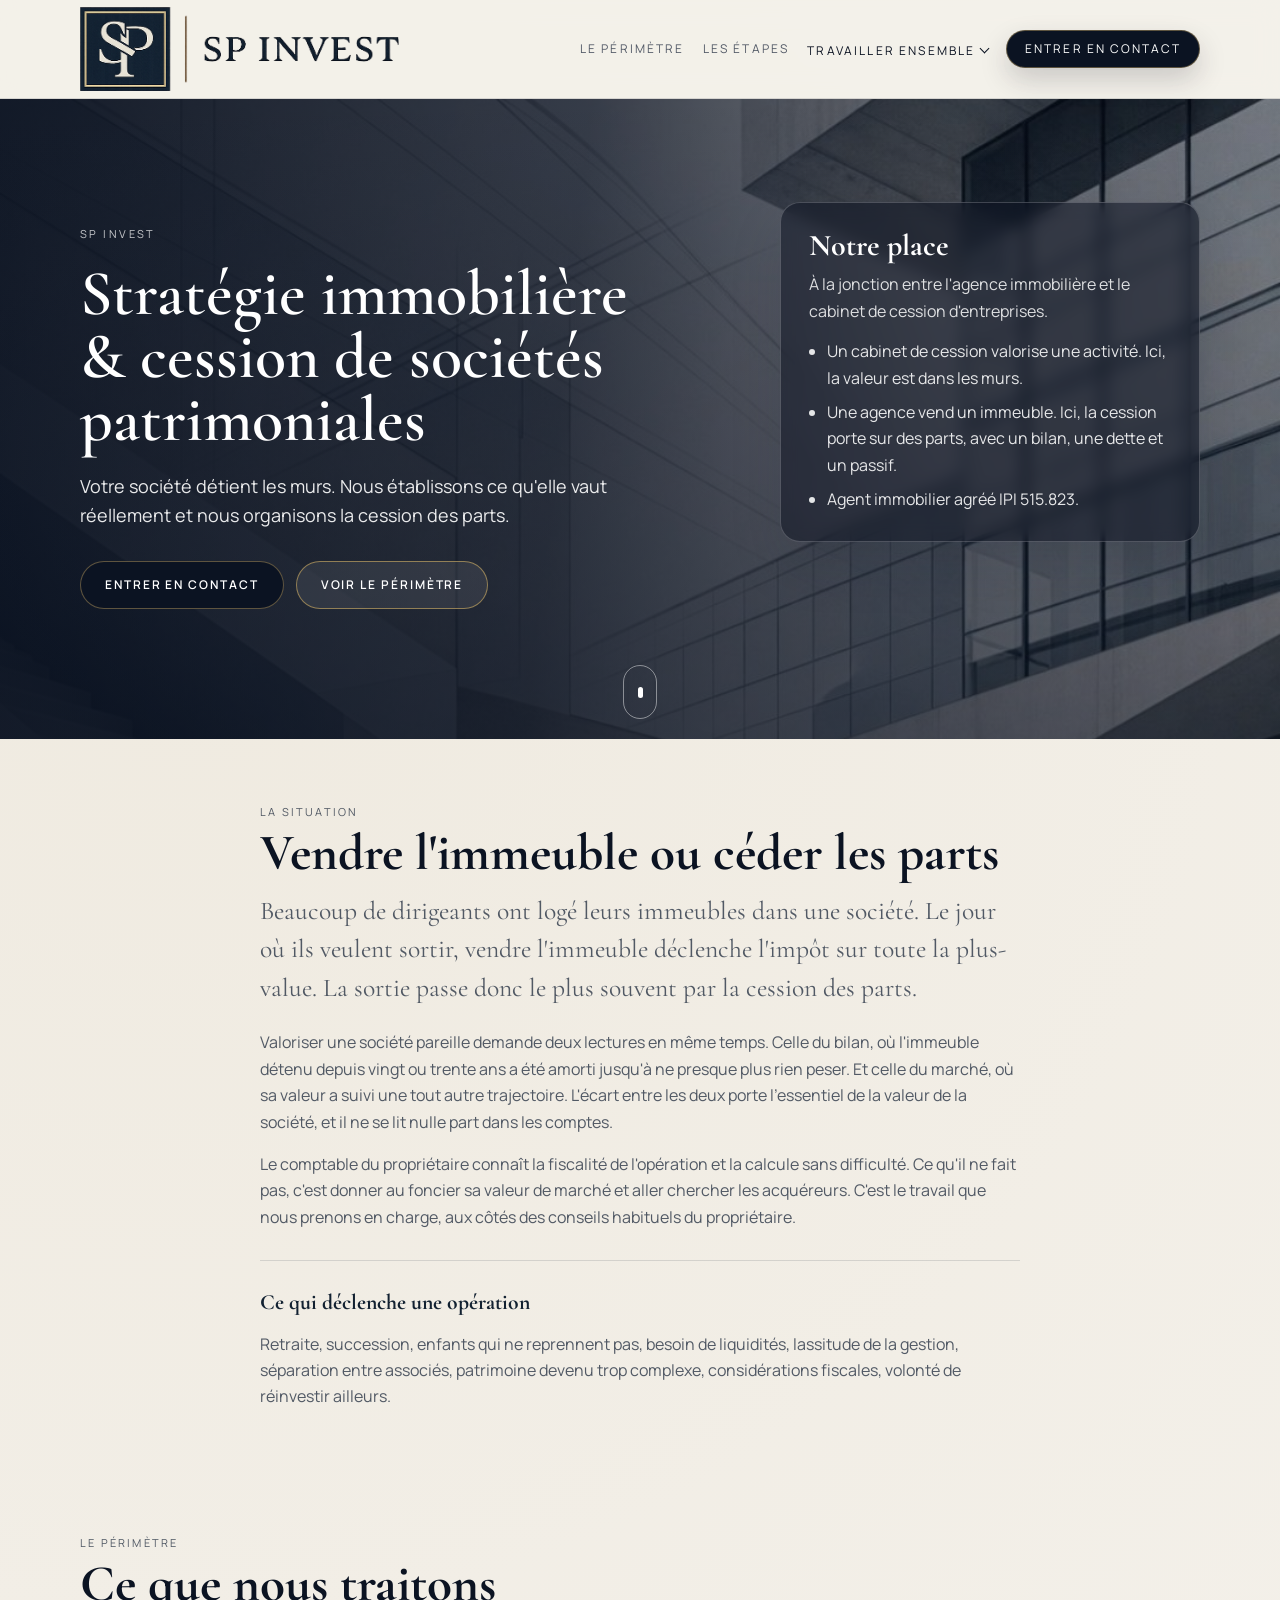
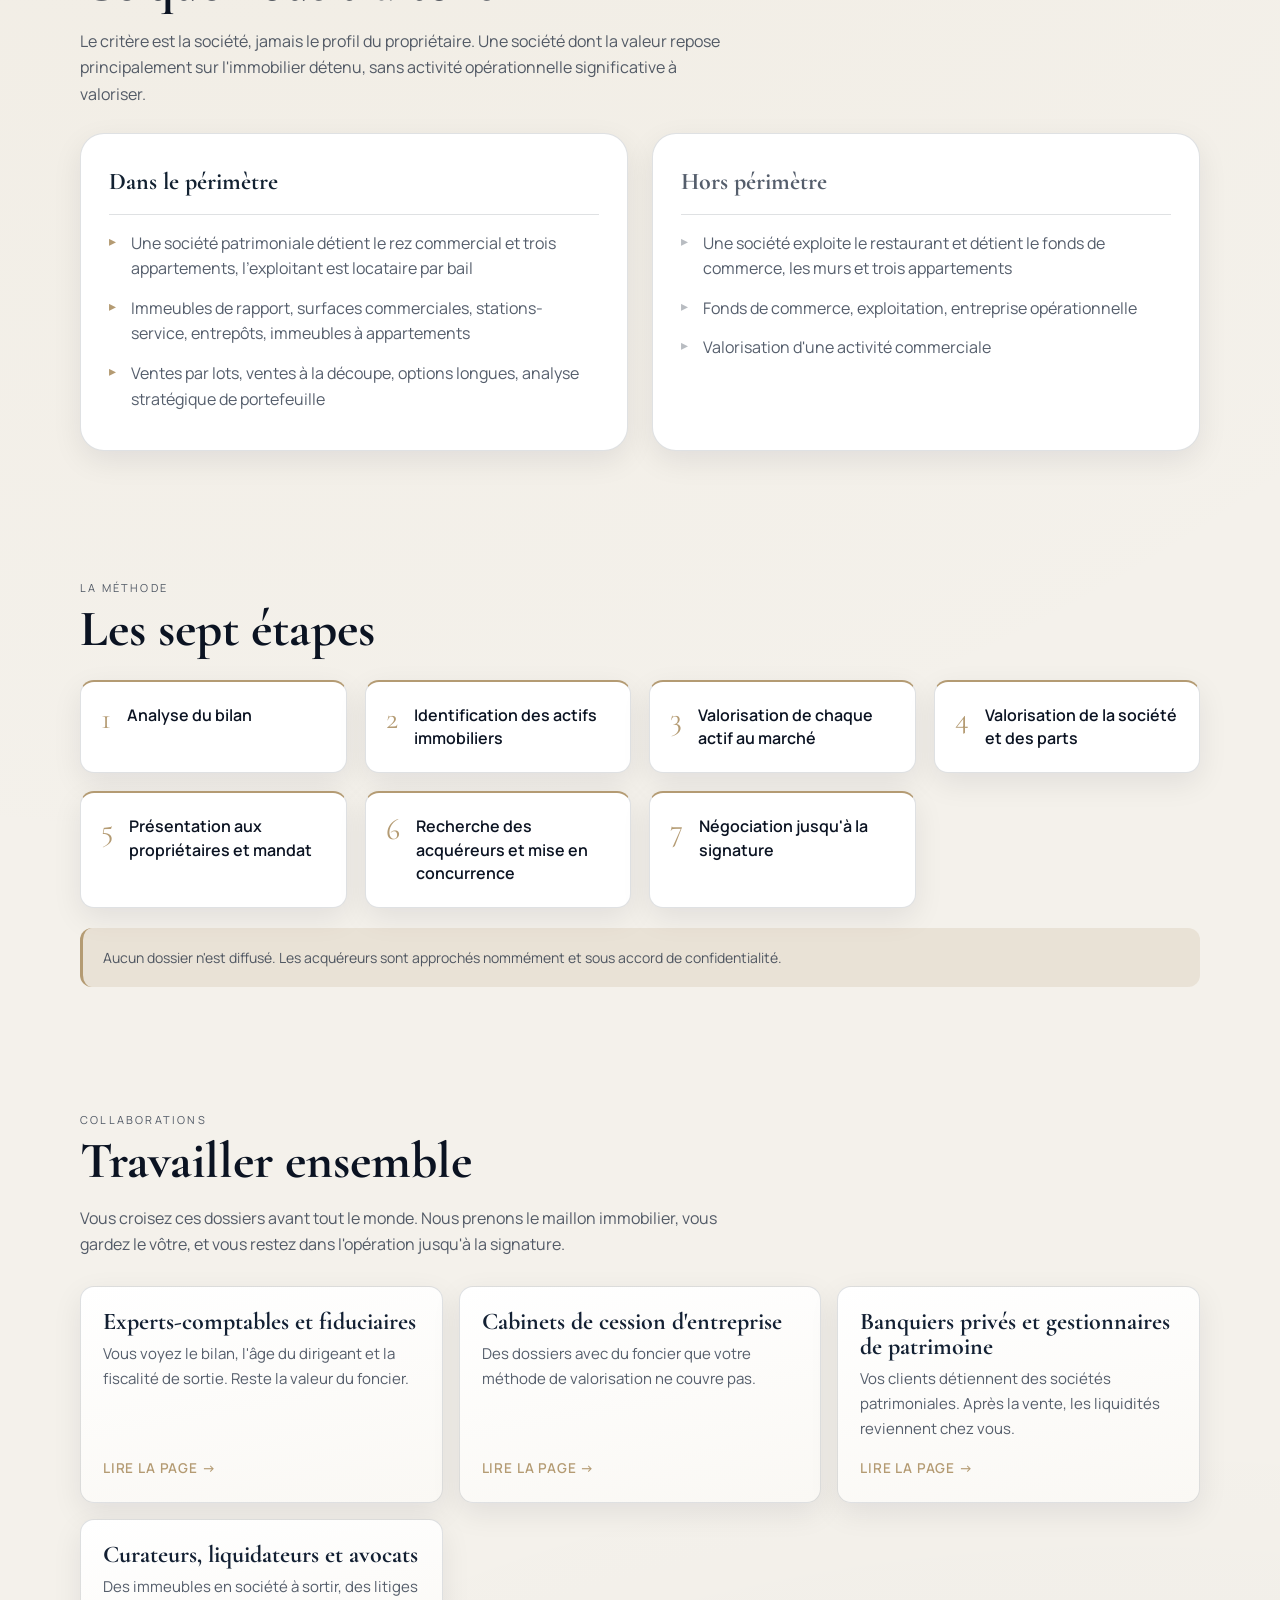
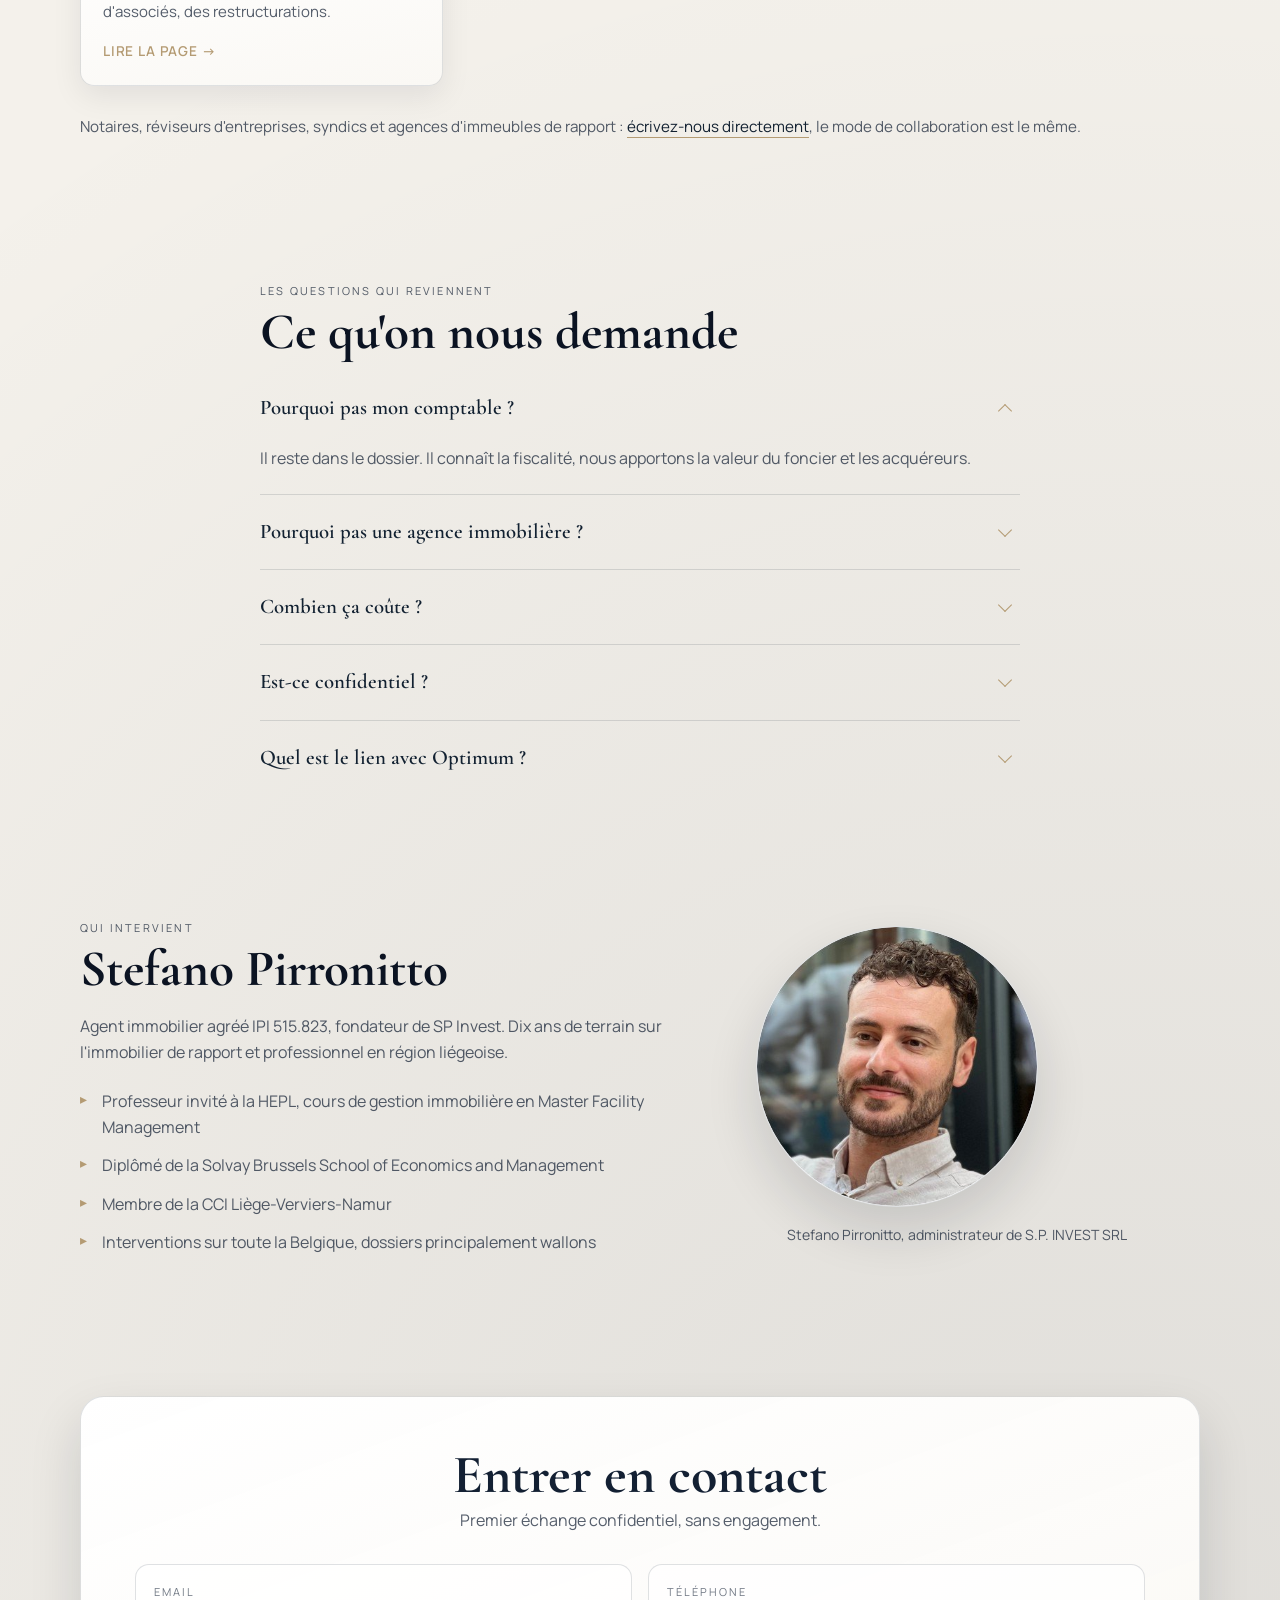
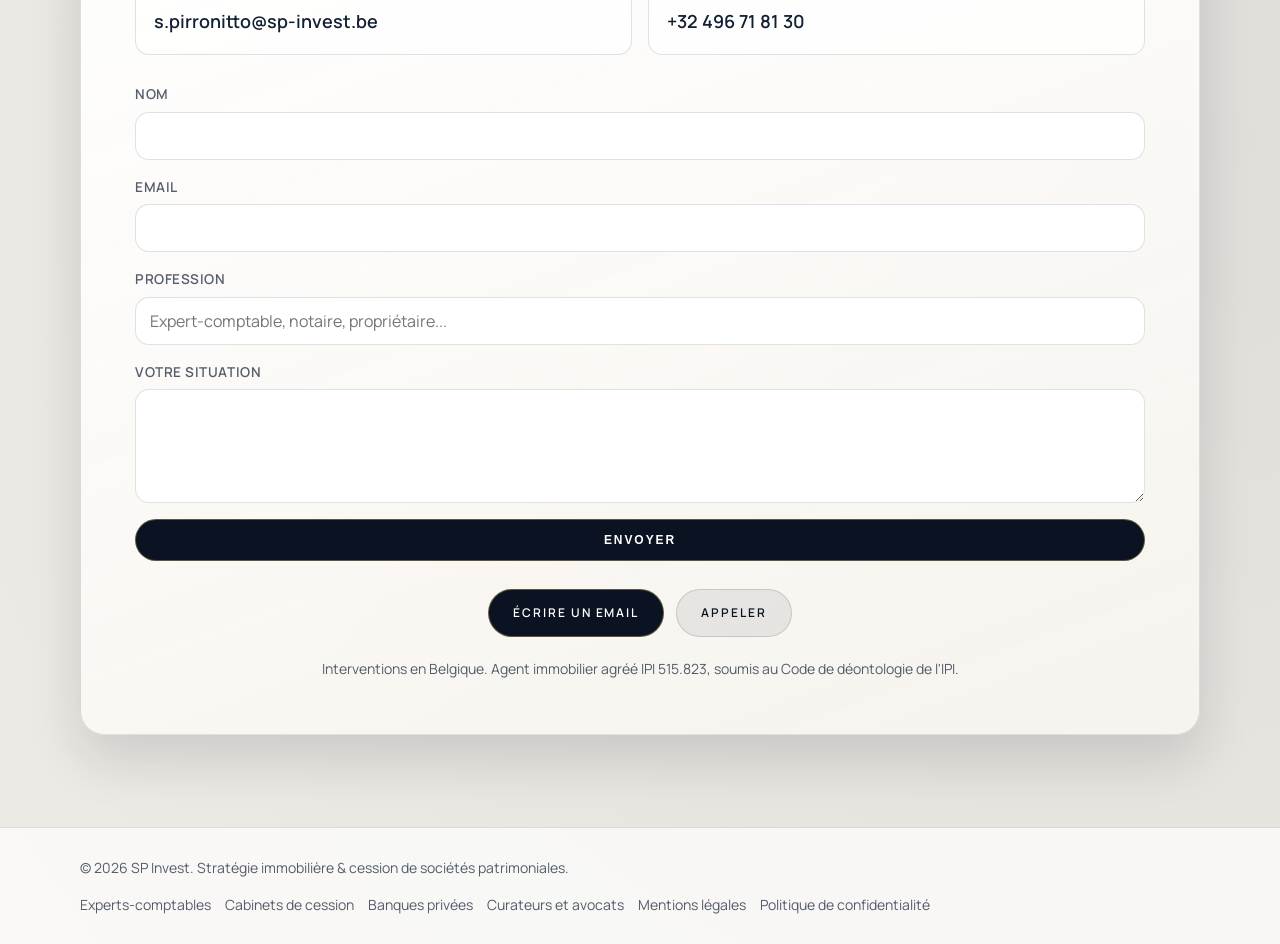
==== commit 2fc375c8: "Titre, centrage, menu deroulant, FAQ depliable, portrait" ====
--- a/index.html
+++ b/index.html
@@ -44,7 +44,15 @@
       <nav id="nav" class="nav" aria-label="Navigation principale">
         <a class="nav__link" href="#perimetre">Le périmètre</a>
         <a class="nav__link" href="#etapes">Les étapes</a>
-        <a class="nav__link" href="#conseils">Pour les conseils</a>
+        <div class="nav__group">
+          <a class="nav__link" href="#ensemble" aria-haspopup="true">Travailler ensemble <i class="nav__caret" aria-hidden="true"></i></a>
+          <div class="nav__menu" role="menu">
+            <a href="/experts-comptables.html" role="menuitem">Experts-comptables et fiduciaires<span>Le bilan, la fiscalité de sortie, la valeur du foncier</span></a>
+            <a href="/cabinets-de-cession.html" role="menuitem">Cabinets de cession d'entreprise<span>Du foncier que votre méthode ne couvre pas</span></a>
+            <a href="/banques-privees.html" role="menuitem">Banquiers privés et gestionnaires de patrimoine<span>Le patrimoine immobile de vos clients</span></a>
+            <a href="/curateurs-avocats.html" role="menuitem">Curateurs, liquidateurs et avocats<span>Réaliser, chiffrer, départager</span></a>
+          </div>
+        </div>
         <a class="nav__cta" href="#contact">Entrer en contact</a>
       </nav>
     </div>
@@ -54,15 +62,15 @@
     <section id="top" class="hero hero--image" style="--hero-image:url('./assets/layout.jpg');">
       <div class="container hero__grid">
         <div class="hero__copy reveal">
-          <p class="eyebrow">Stratégie immobilière &amp; cession de sociétés patrimoniales</p>
+          <p class="eyebrow">SP Invest</p>
 
           <h1 class="hero__title">
-            Votre société détient les murs.<br />
-            Que vaut-elle réellement ?
+            Stratégie immobilière &amp; cession de sociétés patrimoniales
           </h1>
 
           <p class="hero__lead">
-            Nous valorisons et cédons les sociétés dont la valeur repose sur l'immobilier qu'elles détiennent.
+            Votre société détient les murs. Nous établissons ce qu'elle vaut réellement
+            et nous organisons la cession des parts.
           </p>
 
           <div class="hero__actions">
@@ -170,14 +178,14 @@
       </div>
     </section>
 
-    <section id="conseils" class="section section--alt reveal">
+    <section id="ensemble" class="section section--alt reveal">
       <div class="container">
         <div class="section__head">
-          <p class="section__kicker">Travailler ensemble</p>
-          <h2 class="section__title">Pour les conseils</h2>
+          <p class="section__kicker">Collaborations</p>
+          <h2 class="section__title">Travailler ensemble</h2>
           <p class="section__subtitle">
-            Vous voyez ces dossiers avant tout le monde. Nous traitons le maillon immobilier,
-            vous gardez le vôtre et vous restez dans le dossier jusqu'à la signature.
+            Vous croisez ces dossiers avant tout le monde. Nous prenons le maillon immobilier,
+            vous gardez le vôtre, et vous restez dans l'opération jusqu'à la signature.
           </p>
         </div>
 
@@ -222,26 +230,26 @@
         </div>
 
         <div class="qa">
-          <div class="qa__item reveal">
-            <h3>Pourquoi pas mon comptable ?</h3>
+          <details class="qa__item reveal" open>
+            <summary>Pourquoi pas mon comptable ?</summary>
             <p>Il reste dans le dossier. Il connaît la fiscalité, nous apportons la valeur du foncier et les acquéreurs.</p>
-          </div>
-          <div class="qa__item reveal">
-            <h3>Pourquoi pas une agence immobilière ?</h3>
+          </details>
+          <details class="qa__item reveal">
+            <summary>Pourquoi pas une agence immobilière ?</summary>
             <p>Une agence vend un immeuble. Vendre l'immeuble déclenche l'impôt sur la plus-value, céder les parts non.</p>
-          </div>
-          <div class="qa__item reveal">
-            <h3>Combien ça coûte ?</h3>
+          </details>
+          <details class="qa__item reveal">
+            <summary>Combien ça coûte ?</summary>
             <p>Un pourcentage de la valeur des parts cédées, au succès. Rien à avancer.</p>
-          </div>
-          <div class="qa__item reveal">
-            <h3>Est-ce confidentiel ?</h3>
+          </details>
+          <details class="qa__item reveal">
+            <summary>Est-ce confidentiel ?</summary>
             <p>Aucun dossier n'est diffusé. Les acquéreurs sont approchés nommément et sous accord de confidentialité.</p>
-          </div>
-          <div class="qa__item reveal">
-            <h3>Quel est le lien avec Optimum ?</h3>
+          </details>
+          <details class="qa__item reveal">
+            <summary>Quel est le lien avec Optimum ?</summary>
             <p>Deux structures, deux métiers. Optimum traite l'immobilier classique, SP Invest la société patrimoniale.</p>
-          </div>
+          </details>
         </div>
       </div>
     </section>
@@ -262,8 +270,13 @@
             <li>Interventions sur toute la Belgique, dossiers principalement wallons</li>
           </ul>
         </div>
-        <div class="engagements__image reveal">
-          <img src="./assets/engagements.jpg" alt="SP Invest, cession de sociétés patrimoniales">
+        <div class="portrait-wrap reveal">
+          <div>
+            <div class="portrait">
+              <img src="./assets/stefano-pirronitto.jpg" alt="Stefano Pirronitto, fondateur de SP Invest" width="400" height="400">
+            </div>
+            <p class="portrait-caption">Stefano Pirronitto, administrateur de S.P. INVEST SRL</p>
+          </div>
         </div>
       </div>
     </section>
--- a/styles.css
+++ b/styles.css
@@ -971,3 +971,165 @@
 
 /* correctif : eyebrow sur fond clair (pages prescripteurs) */
 .page-hero .eyebrow{ color:var(--brass); opacity:1; }
+
+/* ============================================================
+   SP INVEST - revision 2 (7 octobre 2026)
+   Centrage, respiration, menu deroulant, FAQ depliable, portrait.
+   ============================================================ */
+
+:root{ --max:1120px; }
+
+/* --- centrage : .hero__grid avait width:100% et annulait .container --- */
+.container.hero__grid{
+  width:min(var(--max), calc(100% - 64px));
+  margin-inline:auto;
+}
+@media (min-width:1081px){
+  .hero__grid{
+    grid-template-columns:1fr .78fr;
+    gap:56px;
+    align-items:center;
+  }
+  .hero__panel{ margin-left:auto; max-width:420px; }
+}
+.hero__copy{ max-width:600px; padding:72px 0 76px; }
+.hero--image{ min-height:640px; }
+
+/* --- moins d'espace entre les blocs --- */
+.section{ padding:64px 0; }
+.section--alt{ padding-top:60px; }
+.page-hero{ padding:clamp(104px, 11vw, 132px) 0 clamp(28px, 3vw, 40px); }
+.section__head{ margin-bottom:4px; }
+.scope{ margin-top:26px; }
+.steps{ margin-top:26px; }
+.callout{ margin:26px 0; }
+.trigger-block{ margin-top:30px; padding-top:24px; }
+.engagements{ align-items:center; }
+
+/* --- menu deroulant Travailler ensemble --- */
+.nav__group{ position:relative; }
+.nav__group > .nav__link::after{ display:none; }
+.nav__group > .nav__link{ display:inline-flex; align-items:center; gap:6px; }
+.nav__caret{
+  display:inline-block;
+  width:7px; height:7px;
+  border-right:1.5px solid currentColor;
+  border-bottom:1.5px solid currentColor;
+  transform:translateY(-2px) rotate(45deg);
+  transition:transform .2s ease;
+}
+.nav__group:hover .nav__caret,
+.nav__group:focus-within .nav__caret{ transform:translateY(1px) rotate(225deg); }
+.nav__menu{
+  position:absolute;
+  top:calc(100% + 16px);
+  left:50%;
+  transform:translateX(-50%) translateY(-6px);
+  min-width:300px;
+  background:var(--surface);
+  border:1px solid var(--line);
+  border-radius:var(--radius);
+  box-shadow:var(--shadow);
+  padding:8px;
+  opacity:0;
+  visibility:hidden;
+  transition:opacity .18s ease, transform .18s ease, visibility .18s;
+  z-index:90;
+}
+.nav__group:hover .nav__menu,
+.nav__group:focus-within .nav__menu{
+  opacity:1; visibility:visible; transform:translateX(-50%) translateY(0);
+}
+.nav__menu::before{
+  content:"";
+  position:absolute;
+  top:-16px; left:0; right:0; height:16px;
+}
+.nav__menu a{
+  display:block;
+  padding:11px 14px;
+  border-radius:10px;
+  font-size:13px;
+  font-weight:500;
+  letter-spacing:normal;
+  text-transform:none;
+  color:var(--text);
+  line-height:1.35;
+}
+.nav__menu a:hover{ background:var(--bg); color:var(--navy); }
+.nav__menu a span{ display:block; font-size:11.5px; color:var(--muted); margin-top:2px; }
+
+/* --- FAQ depliable --- */
+.qa__item{ padding:0; border-bottom:1px solid var(--line); }
+.qa__item summary{
+  list-style:none;
+  cursor:pointer;
+  padding:20px 46px 20px 0;
+  position:relative;
+  font-family:var(--serif);
+  font-size:1.3rem;
+  font-weight:600;
+  color:var(--navy);
+  transition:color .18s ease;
+}
+.qa__item summary::-webkit-details-marker{ display:none; }
+.qa__item summary:hover{ color:var(--brass); }
+.qa__item summary::after{
+  content:"";
+  position:absolute;
+  right:10px; top:50%;
+  width:9px; height:9px;
+  border-right:1.5px solid var(--brass);
+  border-bottom:1.5px solid var(--brass);
+  transform:translateY(-70%) rotate(45deg);
+  transition:transform .2s ease;
+}
+.qa__item[open] summary::after{ transform:translateY(-20%) rotate(225deg); }
+.qa__item p{ margin:0 0 22px; color:var(--muted); max-width:72ch; }
+
+/* --- portrait Stefano --- */
+.portrait-wrap{
+  display:flex;
+  justify-content:center;
+}
+.portrait{
+  width:min(300px, 70%);
+  aspect-ratio:1;
+  border-radius:50%;
+  overflow:hidden;
+  border:1px solid var(--line);
+  box-shadow:var(--shadow);
+  background:var(--surface);
+}
+.portrait img{ width:100%; height:100%; object-fit:cover; }
+.portrait-caption{
+  margin-top:16px;
+  text-align:center;
+  font-size:.88rem;
+  color:var(--muted);
+}
+
+@media (max-width:900px){
+  .container.hero__grid{ width:min(var(--max), calc(100% - 40px)); }
+  .hero__panel{ margin-left:0; max-width:none; }
+  .nav__menu{
+    position:static;
+    transform:none;
+    opacity:1;
+    visibility:visible;
+    box-shadow:none;
+    border:0;
+    padding:0 0 0 10px;
+    min-width:0;
+    background:transparent;
+  }
+  .nav__caret{ display:none; }
+  .portrait{ width:min(240px, 60%); }
+}
+
+@media (max-width:1080px){
+  .hero__grid{ grid-template-columns:1fr !important; }
+  .hero__panel{ margin-left:0; max-width:none; }
+  .hero__copy{ padding:64px 0 28px; }
+  .hero--image{ min-height:auto; padding-bottom:48px; }
+}
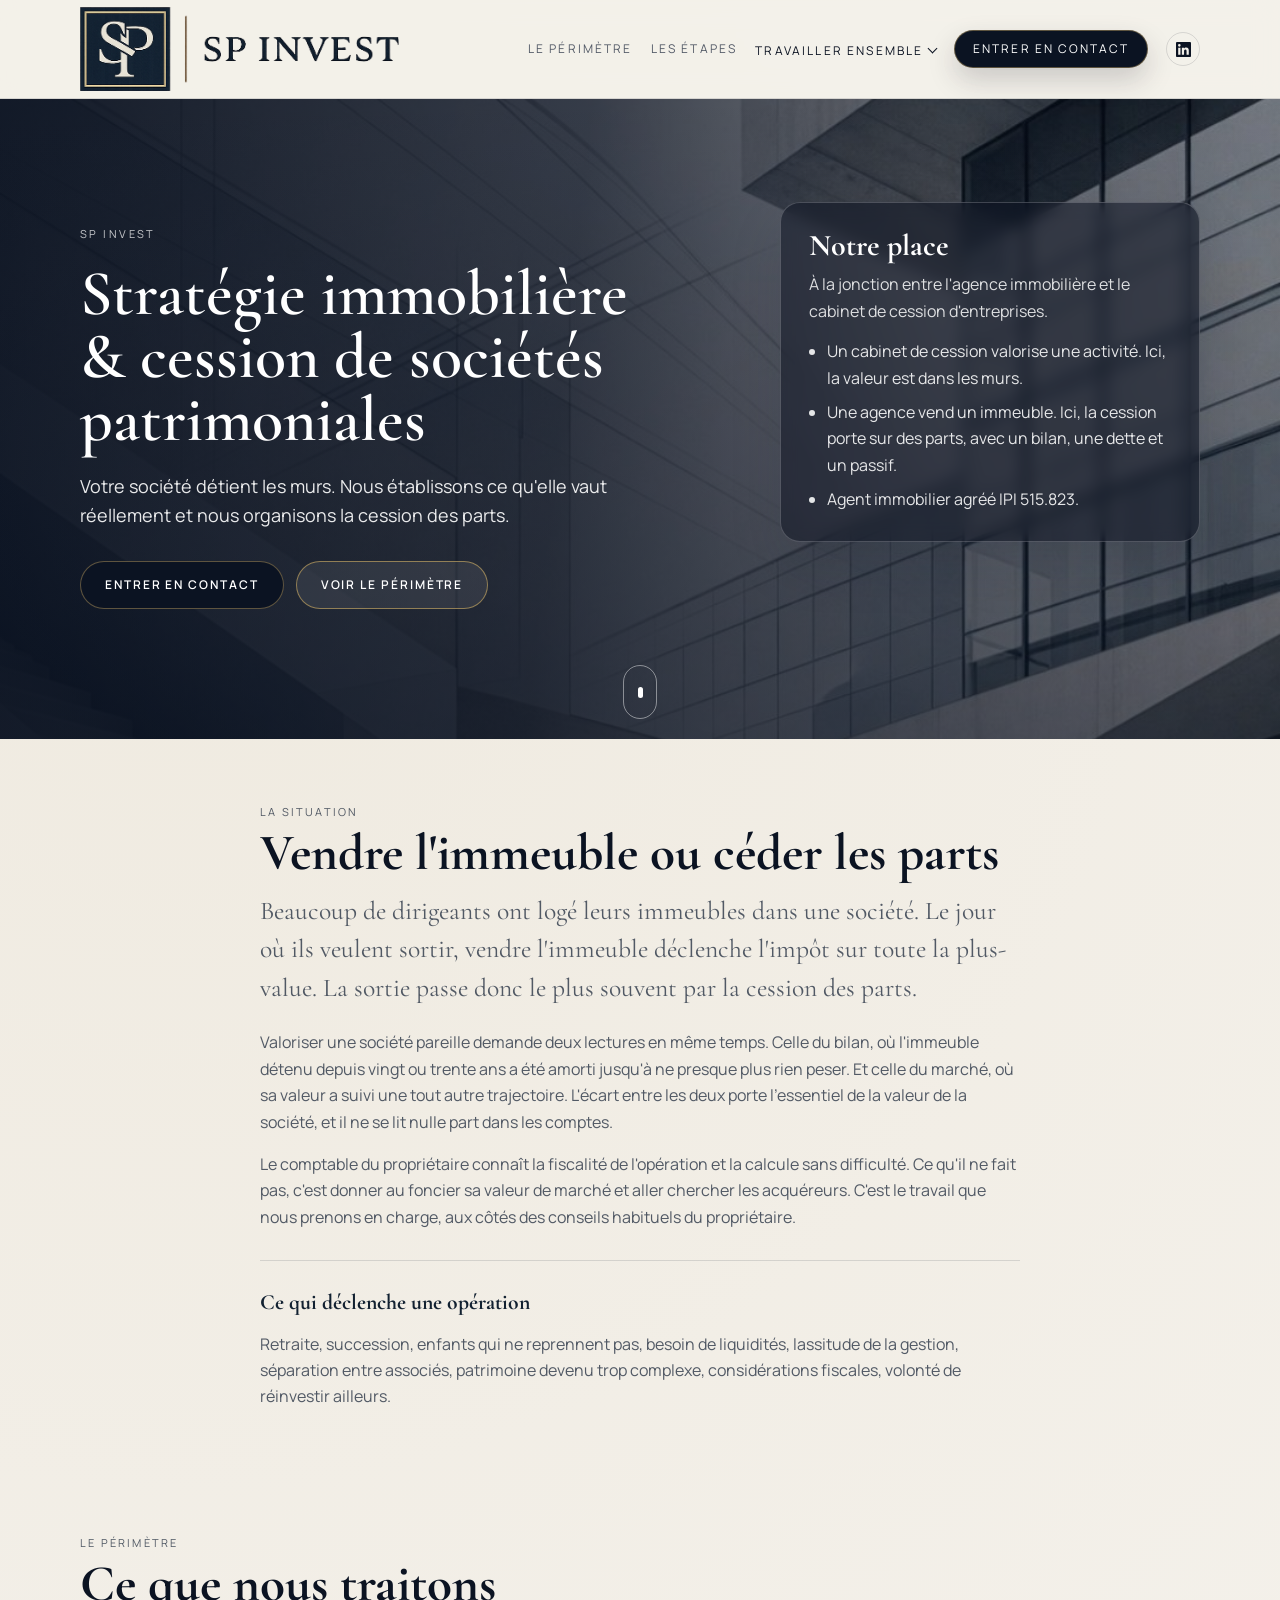
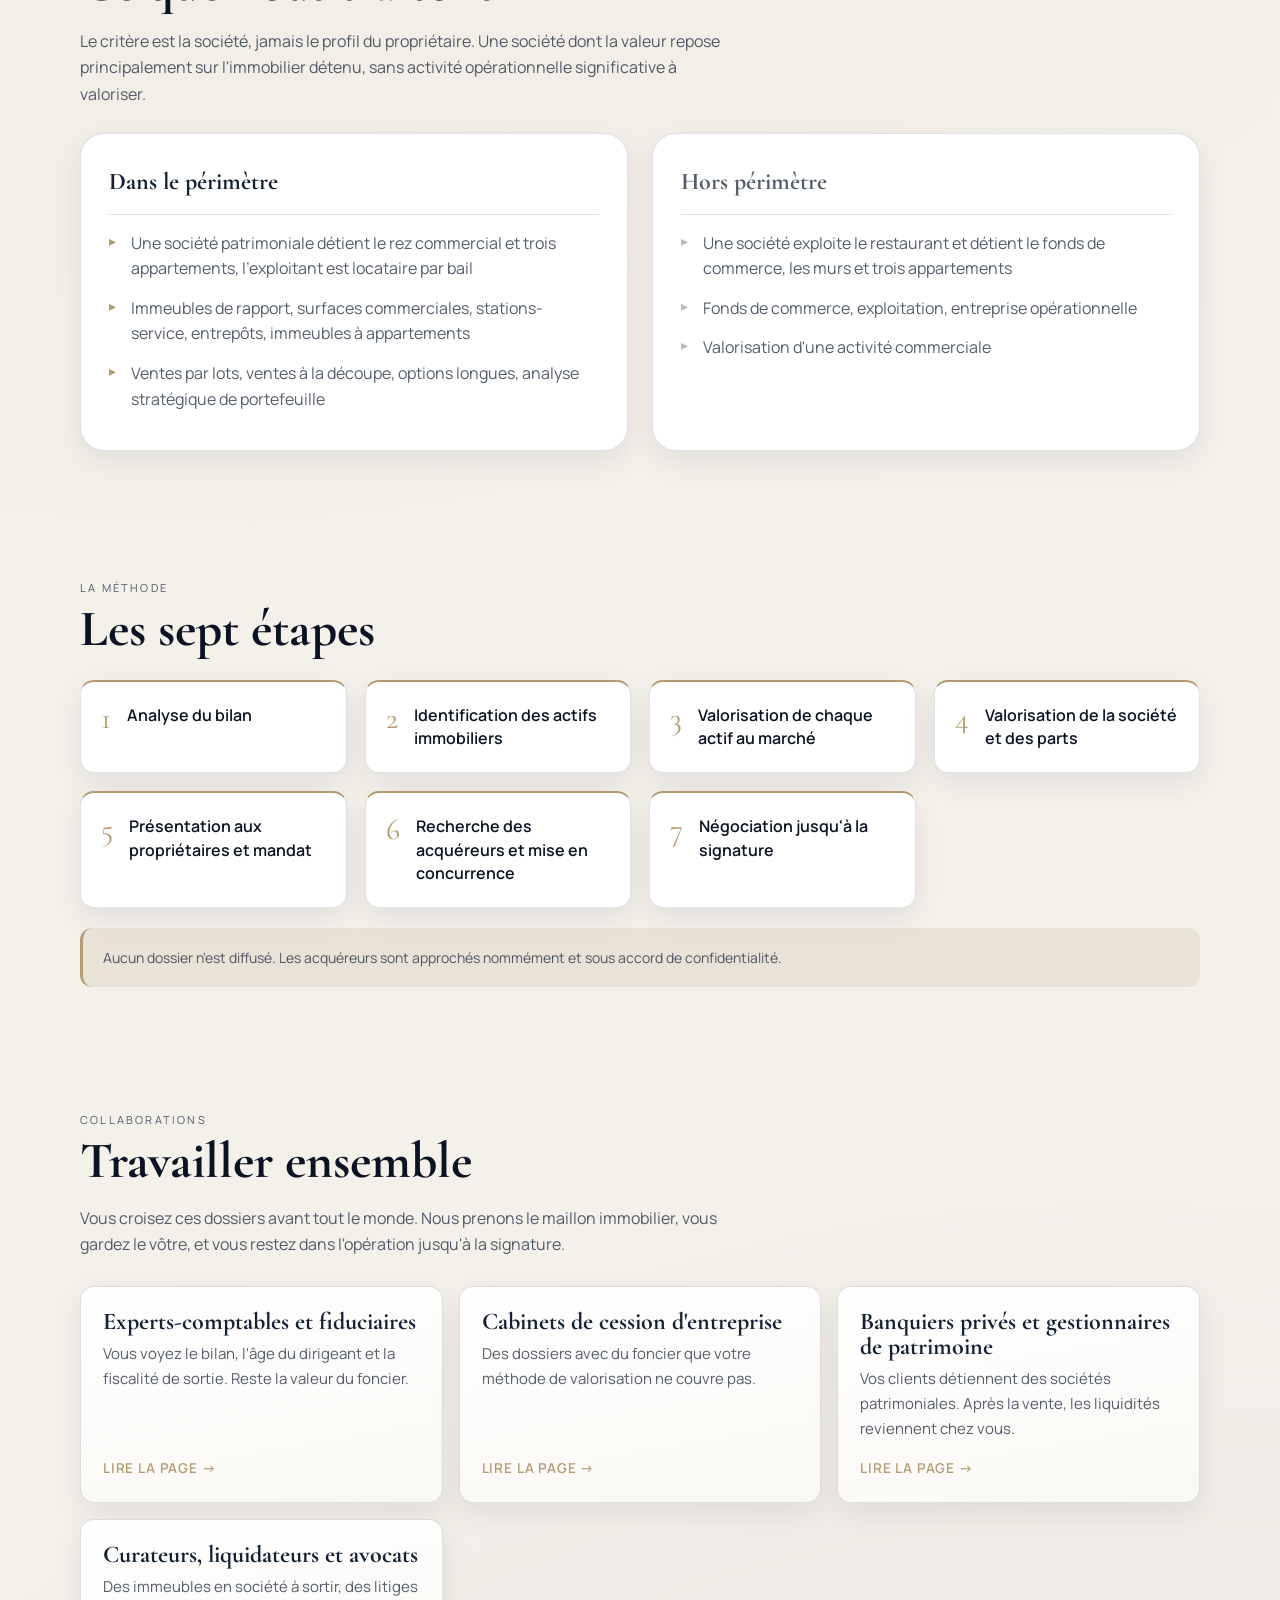
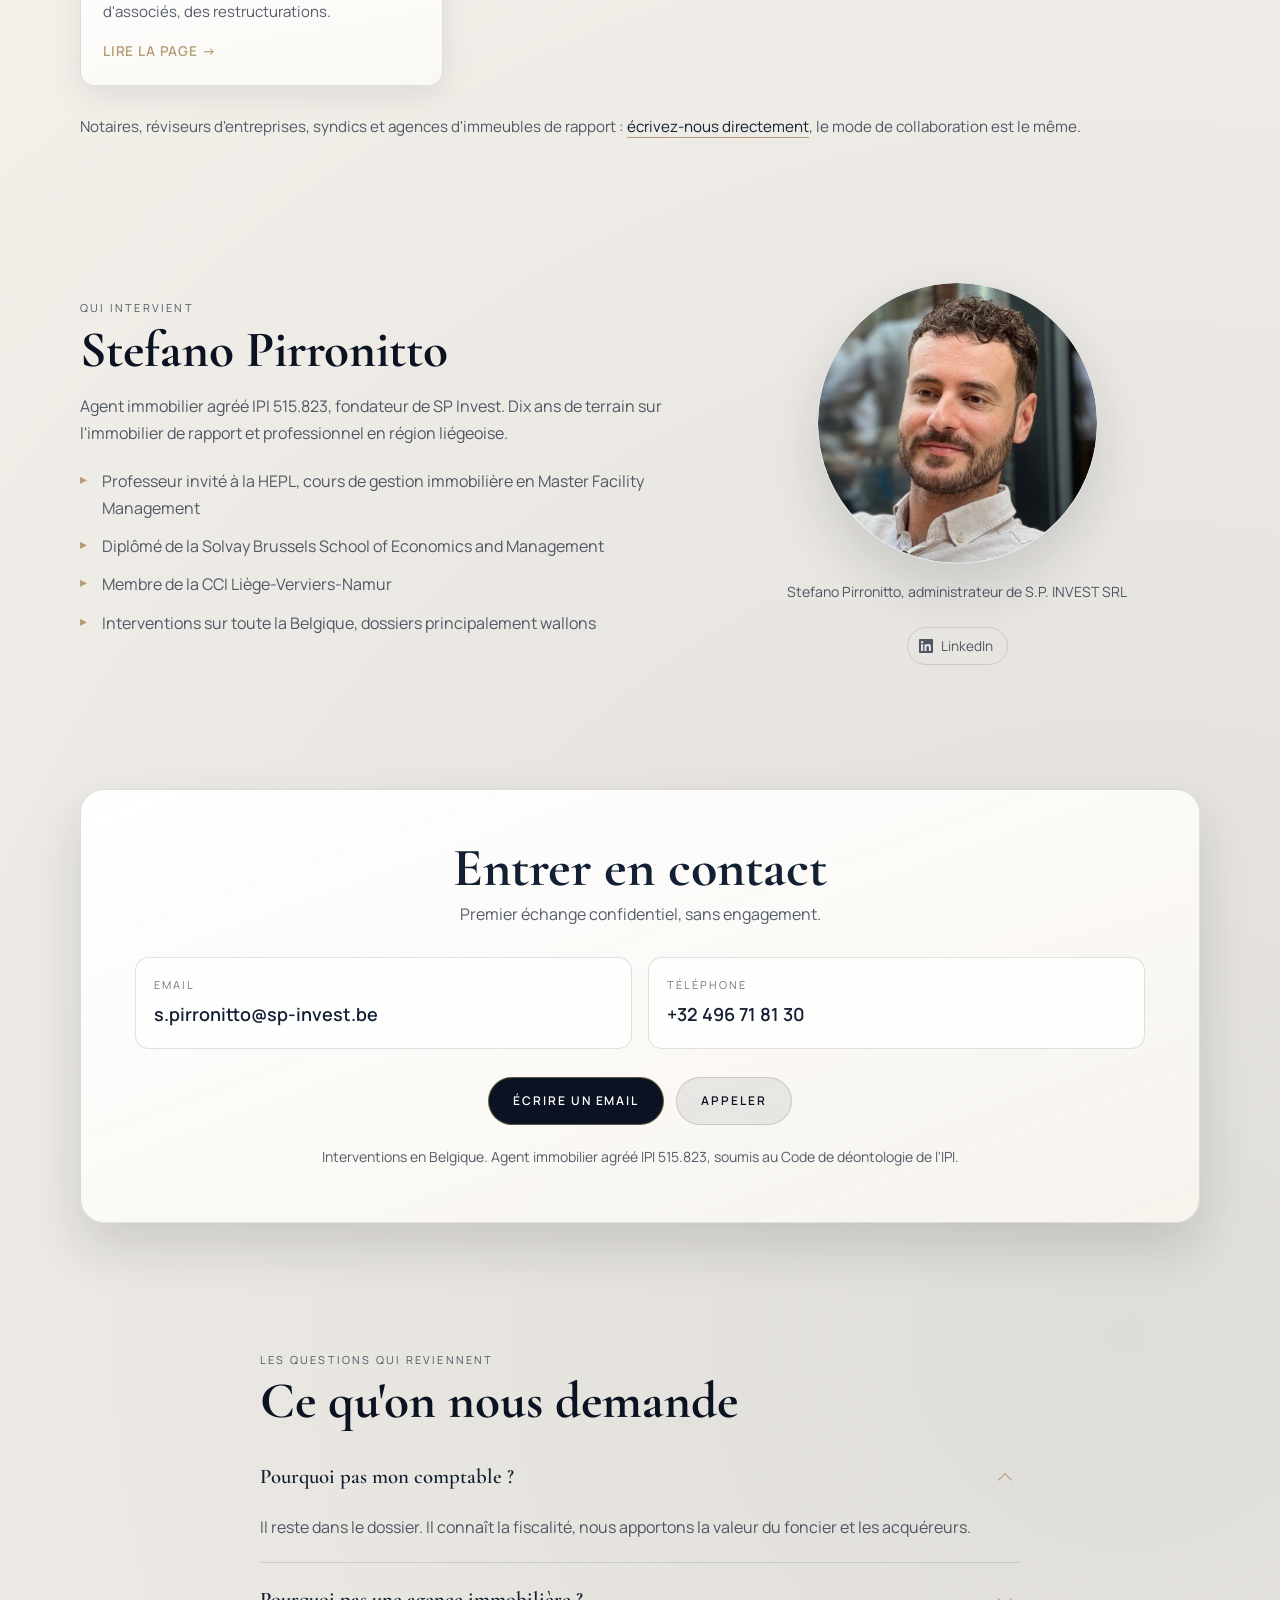
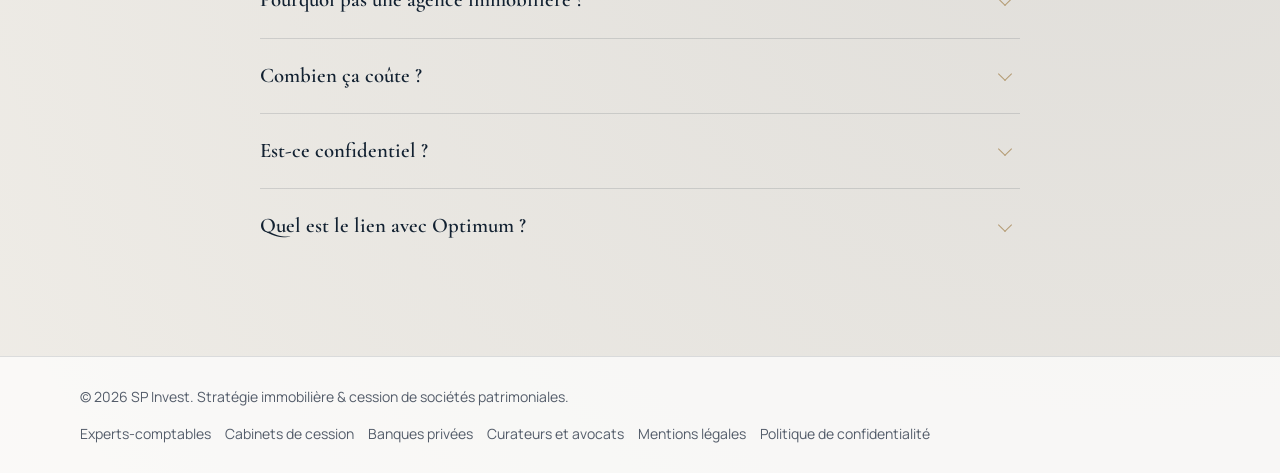
==== commit c30cfc9a: "Add files via upload" ====
--- a/index.html
+++ b/index.html
@@ -3,15 +3,24 @@
 <head>
   <meta charset="utf-8" />
   <meta name="viewport" content="width=device-width, initial-scale=1" />
-  <title>SP Invest | Stratégie immobilière &amp; cession de sociétés patrimoniales</title>
-  <meta name="description" content="SP Invest valorise et cède les sociétés dont la valeur repose sur l'immobilier qu'elles détiennent. Valorisation du foncier, cession des parts, recherche d'acquéreurs hors marché public. Liège et Wallonie." />
+  <title>Stratégie immobilière &amp; cession de sociétés patrimoniales</title>
+  <meta name="description" content="Nous valorisons et cédons les sociétés dont la valeur repose sur l'immobilier qu'elles détiennent. Agent immobilier agréé IPI, Liège et Wallonie." />
   <link rel="canonical" href="https://sp-invest.be/" />
+  <meta property="og:type" content="website" />
+  <meta property="og:site_name" content="SP Invest" />
+  <meta property="og:locale" content="fr_BE" />
+  <meta property="og:title" content="Stratégie immobilière &amp; cession de sociétés patrimoniales" />
+  <meta property="og:description" content="Nous valorisons et cédons les sociétés dont la valeur repose sur l'immobilier qu'elles détiennent. Agent immobilier agréé IPI, Liège et Wallonie." />
+  <meta property="og:url" content="https://sp-invest.be/" />
+  <meta property="og:image" content="https://sp-invest.be/assets/og-sp-invest.jpg" />
+  <meta property="og:image:width" content="1200" />
+  <meta property="og:image:height" content="630" />
+  <meta property="og:image:alt" content="SP Invest, stratégie immobilière et cession de sociétés patrimoniales" />
+  <meta name="twitter:card" content="summary_large_image" />
+  <meta name="twitter:title" content="Stratégie immobilière &amp; cession de sociétés patrimoniales" />
+  <meta name="twitter:description" content="Nous valorisons et cédons les sociétés dont la valeur repose sur l'immobilier qu'elles détiennent. Agent immobilier agréé IPI, Liège et Wallonie." />
+  <meta name="twitter:image" content="https://sp-invest.be/assets/og-sp-invest.jpg" />
   <meta name="theme-color" content="#0b1322" />
-  <meta property="og:type" content="website" />
-  <meta property="og:title" content="SP Invest | Stratégie immobilière &amp; cession de sociétés patrimoniales" />
-  <meta property="og:description" content="Nous valorisons et cédons les sociétés dont la valeur repose sur l'immobilier qu'elles détiennent." />
-  <meta property="og:url" content="https://sp-invest.be/" />
-  <meta property="og:locale" content="fr_BE" />
   <link href="https://fonts.googleapis.com/css2?family=Cormorant+Garamond:wght@400;500;600;700&family=Manrope:wght@400;500;600;700&display=swap" rel="stylesheet">
   <link rel="stylesheet" href="./styles.css?v=20261007-1" />
   <script type="application/ld+json">
@@ -19,13 +28,35 @@
     "@context": "https://schema.org",
     "@type": "ProfessionalService",
     "name": "SP Invest",
-    "description": "Stratégie immobilière et cession de sociétés patrimoniales. Valorisation et cession des sociétés dont la valeur repose sur l'immobilier détenu.",
+    "legalName": "S.P. INVEST SRL",
+    "description": "Stratégie immobilière et cession de sociétés patrimoniales. Valorisation du foncier détenu en société et cession des parts.",
     "url": "https://sp-invest.be/",
+    "image": "https://sp-invest.be/assets/og-sp-invest.jpg",
+    "logo": "https://sp-invest.be/assets/logo-spinvest-exact.svg",
     "email": "s.pirronitto@sp-invest.be",
     "telephone": "+32496718130",
+    "vatID": "BE1007609175",
     "areaServed": { "@type": "Country", "name": "Belgique" },
-    "address": { "@type": "PostalAddress", "addressLocality": "Liège", "addressRegion": "Région wallonne", "addressCountry": "BE" },
-    "founder": { "@type": "Person", "name": "Stefano Pirronitto", "jobTitle": "Agent immobilier agréé IPI 515.823" }
+    "address": {
+      "@type": "PostalAddress",
+      "streetAddress": "Rue Jean-Somers 24",
+      "postalCode": "4000",
+      "addressLocality": "Liège",
+      "addressRegion": "Région wallonne",
+      "addressCountry": "BE"
+    },
+    "founder": {
+      "@type": "Person",
+      "name": "Stefano Pirronitto",
+      "jobTitle": "Agent immobilier agréé IPI 515.823",
+      "sameAs": "https://www.linkedin.com/in/stefano-pirronitto-2255841b4/"
+    },
+    "knowsAbout": [
+      "Cession de sociétés patrimoniales",
+      "Valorisation immobilière",
+      "Cession de parts de société",
+      "Immeubles de rapport"
+    ]
   }
   </script>
 </head>
@@ -54,6 +85,7 @@
           </div>
         </div>
         <a class="nav__cta" href="#contact">Entrer en contact</a>
+        <a class="nav__social" href="https://www.linkedin.com/in/stefano-pirronitto-2255841b4/" target="_blank" rel="noopener noreferrer" aria-label="Profil LinkedIn de Stefano Pirronitto" title="LinkedIn de Stefano Pirronitto"><svg viewBox="0 0 24 24" aria-hidden="true" focusable="false"><path d="M20.45 20.45h-3.56v-5.57c0-1.33-.03-3.04-1.85-3.04-1.86 0-2.14 1.45-2.14 2.94v5.67H9.35V9h3.41v1.56h.05c.47-.9 1.64-1.85 3.37-1.85 3.6 0 4.27 2.37 4.27 5.46v6.28zM5.34 7.43a2.07 2.07 0 1 1 0-4.14 2.07 2.07 0 0 1 0 4.14zM7.12 20.45H3.55V9h3.57v11.45zM22.22 0H1.77C.79 0 0 .77 0 1.73v20.54C0 23.23.79 24 1.77 24h20.45c.98 0 1.78-.77 1.78-1.73V1.73C24 .77 23.2 0 22.22 0z"/></svg></a>
       </nav>
     </div>
   </header>
@@ -222,39 +254,8 @@
       </div>
     </section>
 
-    <section id="questions" class="section reveal">
-      <div class="container narrow">
-        <div class="section__head">
-          <p class="section__kicker">Les questions qui reviennent</p>
-          <h2 class="section__title">Ce qu'on nous demande</h2>
-        </div>
-
-        <div class="qa">
-          <details class="qa__item reveal" open>
-            <summary>Pourquoi pas mon comptable ?</summary>
-            <p>Il reste dans le dossier. Il connaît la fiscalité, nous apportons la valeur du foncier et les acquéreurs.</p>
-          </details>
-          <details class="qa__item reveal">
-            <summary>Pourquoi pas une agence immobilière ?</summary>
-            <p>Une agence vend un immeuble. Vendre l'immeuble déclenche l'impôt sur la plus-value, céder les parts non.</p>
-          </details>
-          <details class="qa__item reveal">
-            <summary>Combien ça coûte ?</summary>
-            <p>Un pourcentage de la valeur des parts cédées, au succès. Rien à avancer.</p>
-          </details>
-          <details class="qa__item reveal">
-            <summary>Est-ce confidentiel ?</summary>
-            <p>Aucun dossier n'est diffusé. Les acquéreurs sont approchés nommément et sous accord de confidentialité.</p>
-          </details>
-          <details class="qa__item reveal">
-            <summary>Quel est le lien avec Optimum ?</summary>
-            <p>Deux structures, deux métiers. Optimum traite l'immobilier classique, SP Invest la société patrimoniale.</p>
-          </details>
-        </div>
-      </div>
-    </section>
-
-    <section id="qui" class="section section--alt reveal">
+
+    <section id="qui" class="section reveal">
       <div class="container engagements">
         <div class="engagements__content">
           <p class="section__kicker">Qui intervient</p>
@@ -276,12 +277,13 @@
               <img src="./assets/stefano-pirronitto.jpg" alt="Stefano Pirronitto, fondateur de SP Invest" width="400" height="400">
             </div>
             <p class="portrait-caption">Stefano Pirronitto, administrateur de S.P. INVEST SRL</p>
-          </div>
-        </div>
-      </div>
-    </section>
-
-    <section id="contact" class="section reveal">
+            <a class="portrait-link" href="https://www.linkedin.com/in/stefano-pirronitto-2255841b4/" target="_blank" rel="noopener noreferrer"><svg viewBox="0 0 24 24" aria-hidden="true" focusable="false"><path d="M20.45 20.45h-3.56v-5.57c0-1.33-.03-3.04-1.85-3.04-1.86 0-2.14 1.45-2.14 2.94v5.67H9.35V9h3.41v1.56h.05c.47-.9 1.64-1.85 3.37-1.85 3.6 0 4.27 2.37 4.27 5.46v6.28zM5.34 7.43a2.07 2.07 0 1 1 0-4.14 2.07 2.07 0 0 1 0 4.14zM7.12 20.45H3.55V9h3.57v11.45zM22.22 0H1.77C.79 0 0 .77 0 1.73v20.54C0 23.23.79 24 1.77 24h20.45c.98 0 1.78-.77 1.78-1.73V1.73C24 .77 23.2 0 22.22 0z"/></svg><span>LinkedIn</span></a>
+          </div>
+        </div>
+      </div>
+    </section>
+
+    <section id="contact" class="section section--alt reveal">
       <div class="container">
         <div class="contact-wrap">
           <div class="contact-card">
@@ -324,6 +326,38 @@
         </div>
       </div>
     </section>
+
+    <section id="questions" class="section reveal">
+      <div class="container narrow">
+        <div class="section__head">
+          <p class="section__kicker">Les questions qui reviennent</p>
+          <h2 class="section__title">Ce qu'on nous demande</h2>
+        </div>
+
+        <div class="qa">
+          <details class="qa__item reveal" open>
+            <summary>Pourquoi pas mon comptable ?</summary>
+            <p>Il reste dans le dossier. Il connaît la fiscalité, nous apportons la valeur du foncier et les acquéreurs.</p>
+          </details>
+          <details class="qa__item reveal">
+            <summary>Pourquoi pas une agence immobilière ?</summary>
+            <p>Une agence vend un immeuble. Vendre l'immeuble déclenche l'impôt sur la plus-value, céder les parts non.</p>
+          </details>
+          <details class="qa__item reveal">
+            <summary>Combien ça coûte ?</summary>
+            <p>Un pourcentage de la valeur des parts cédées, au succès. Rien à avancer.</p>
+          </details>
+          <details class="qa__item reveal">
+            <summary>Est-ce confidentiel ?</summary>
+            <p>Aucun dossier n'est diffusé. Les acquéreurs sont approchés nommément et sous accord de confidentialité.</p>
+          </details>
+          <details class="qa__item reveal">
+            <summary>Quel est le lien avec Optimum ?</summary>
+            <p>Deux structures, deux métiers. Optimum traite l'immobilier classique, SP Invest la société patrimoniale.</p>
+          </details>
+        </div>
+      </div>
+    </section>
   </main>
 
   <footer class="footer">
--- a/styles.css
+++ b/styles.css
@@ -1133,3 +1133,43 @@
   .hero__copy{ padding:64px 0 28px; }
   .hero--image{ min-height:auto; padding-bottom:48px; }
 }
+
+/* correctif : l'attribut hidden doit l'emporter sur display:grid */
+.contact-form[hidden]{ display:none !important; }
+[hidden]{ display:none !important; }
+/* rev 1791386148 */
+
+/* --- lien LinkedIn de Stefano --- */
+.nav__social{
+  display:inline-flex;
+  align-items:center;
+  justify-content:center;
+  width:34px; height:34px;
+  border-radius:50%;
+  border:1px solid var(--line);
+  color:var(--ink);
+  flex:0 0 auto;
+  transition:background .2s ease, color .2s ease, border-color .2s ease;
+}
+.nav__social svg{ width:15px; height:15px; fill:currentColor; }
+.nav__social:hover{ background:var(--ink); color:#fff; border-color:var(--ink); }
+
+.portrait-link{
+  display:inline-flex;
+  align-items:center;
+  gap:8px;
+  margin:10px auto 0;
+  padding:7px 14px 7px 11px;
+  border:1px solid var(--line);
+  border-radius:999px;
+  font-size:.85rem;
+  color:var(--muted);
+  transition:background .2s ease, color .2s ease, border-color .2s ease;
+}
+.portrait-wrap > div{ display:flex; flex-direction:column; align-items:center; }
+.portrait-link svg{ width:14px; height:14px; fill:currentColor; }
+.portrait-link:hover{ background:var(--ink); color:#fff; border-color:var(--ink); }
+
+@media (max-width:900px){
+  .nav__social{ margin-top:8px; }
+}
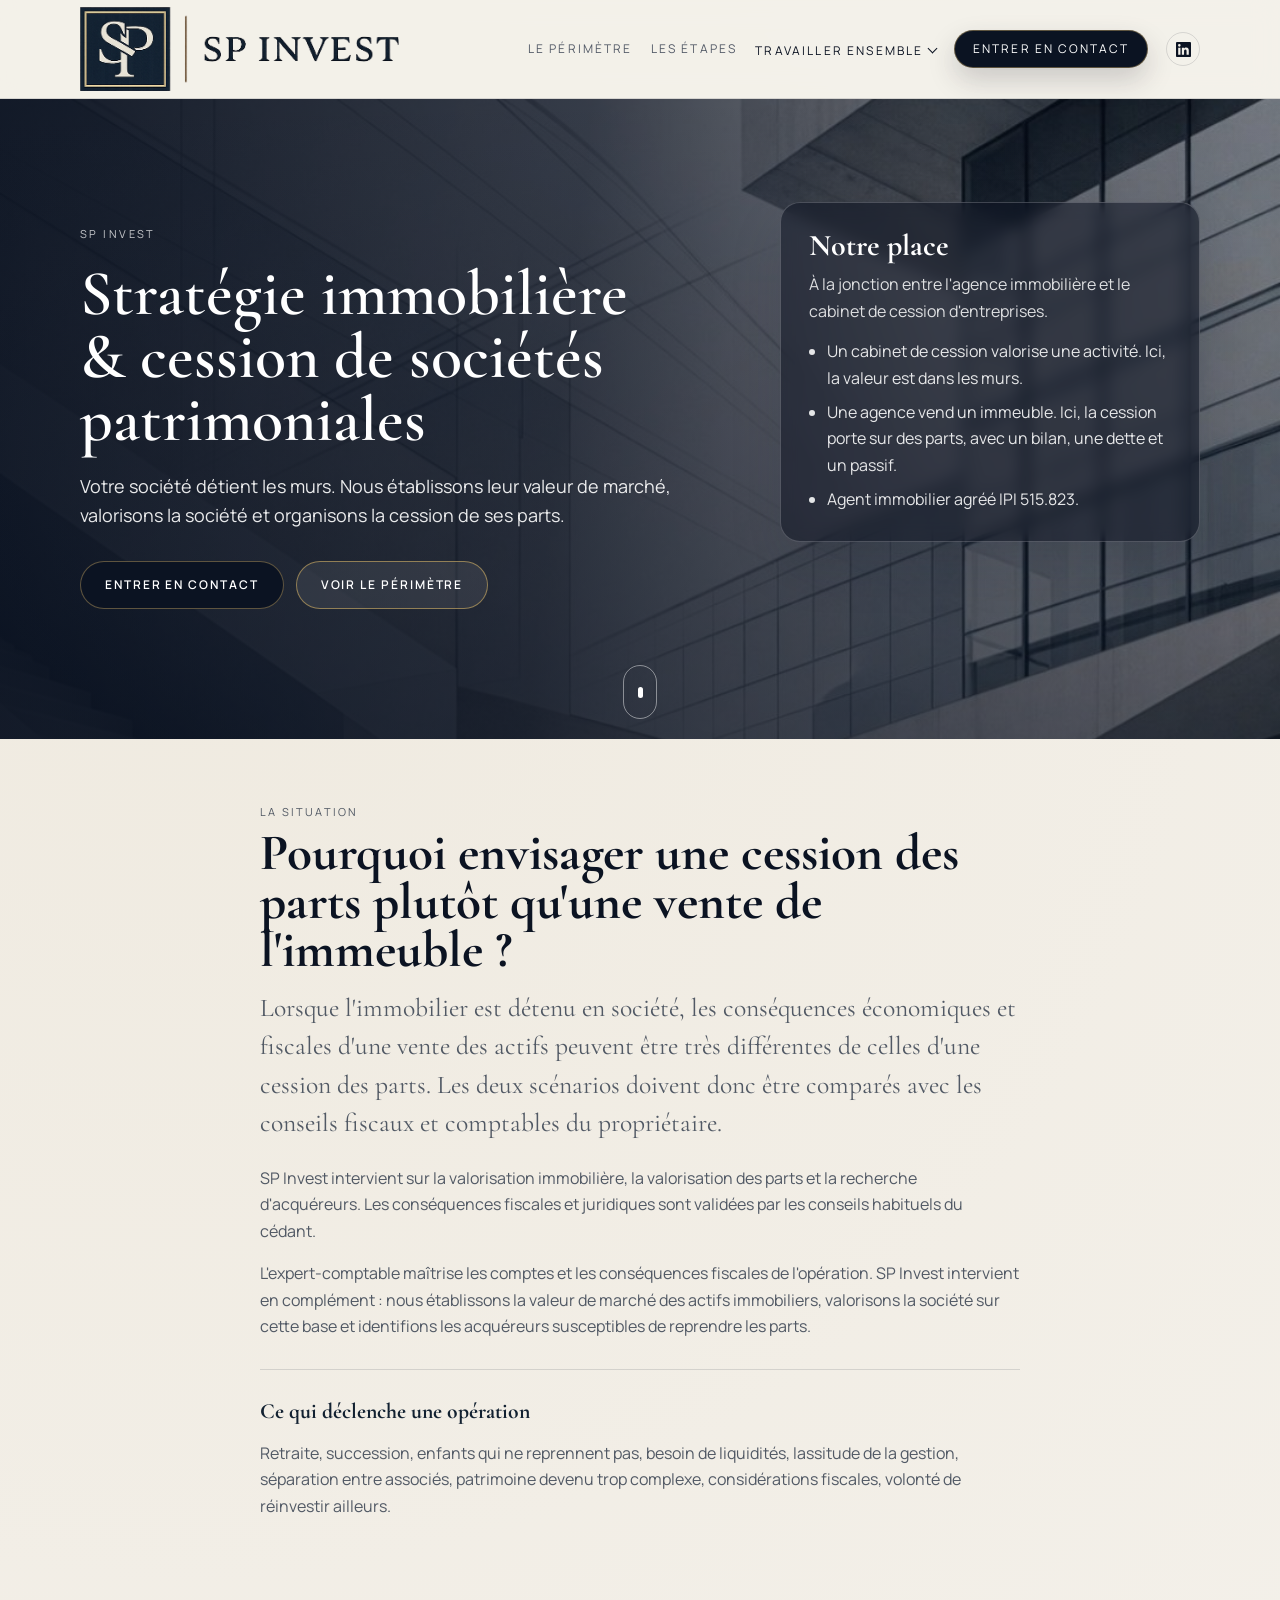
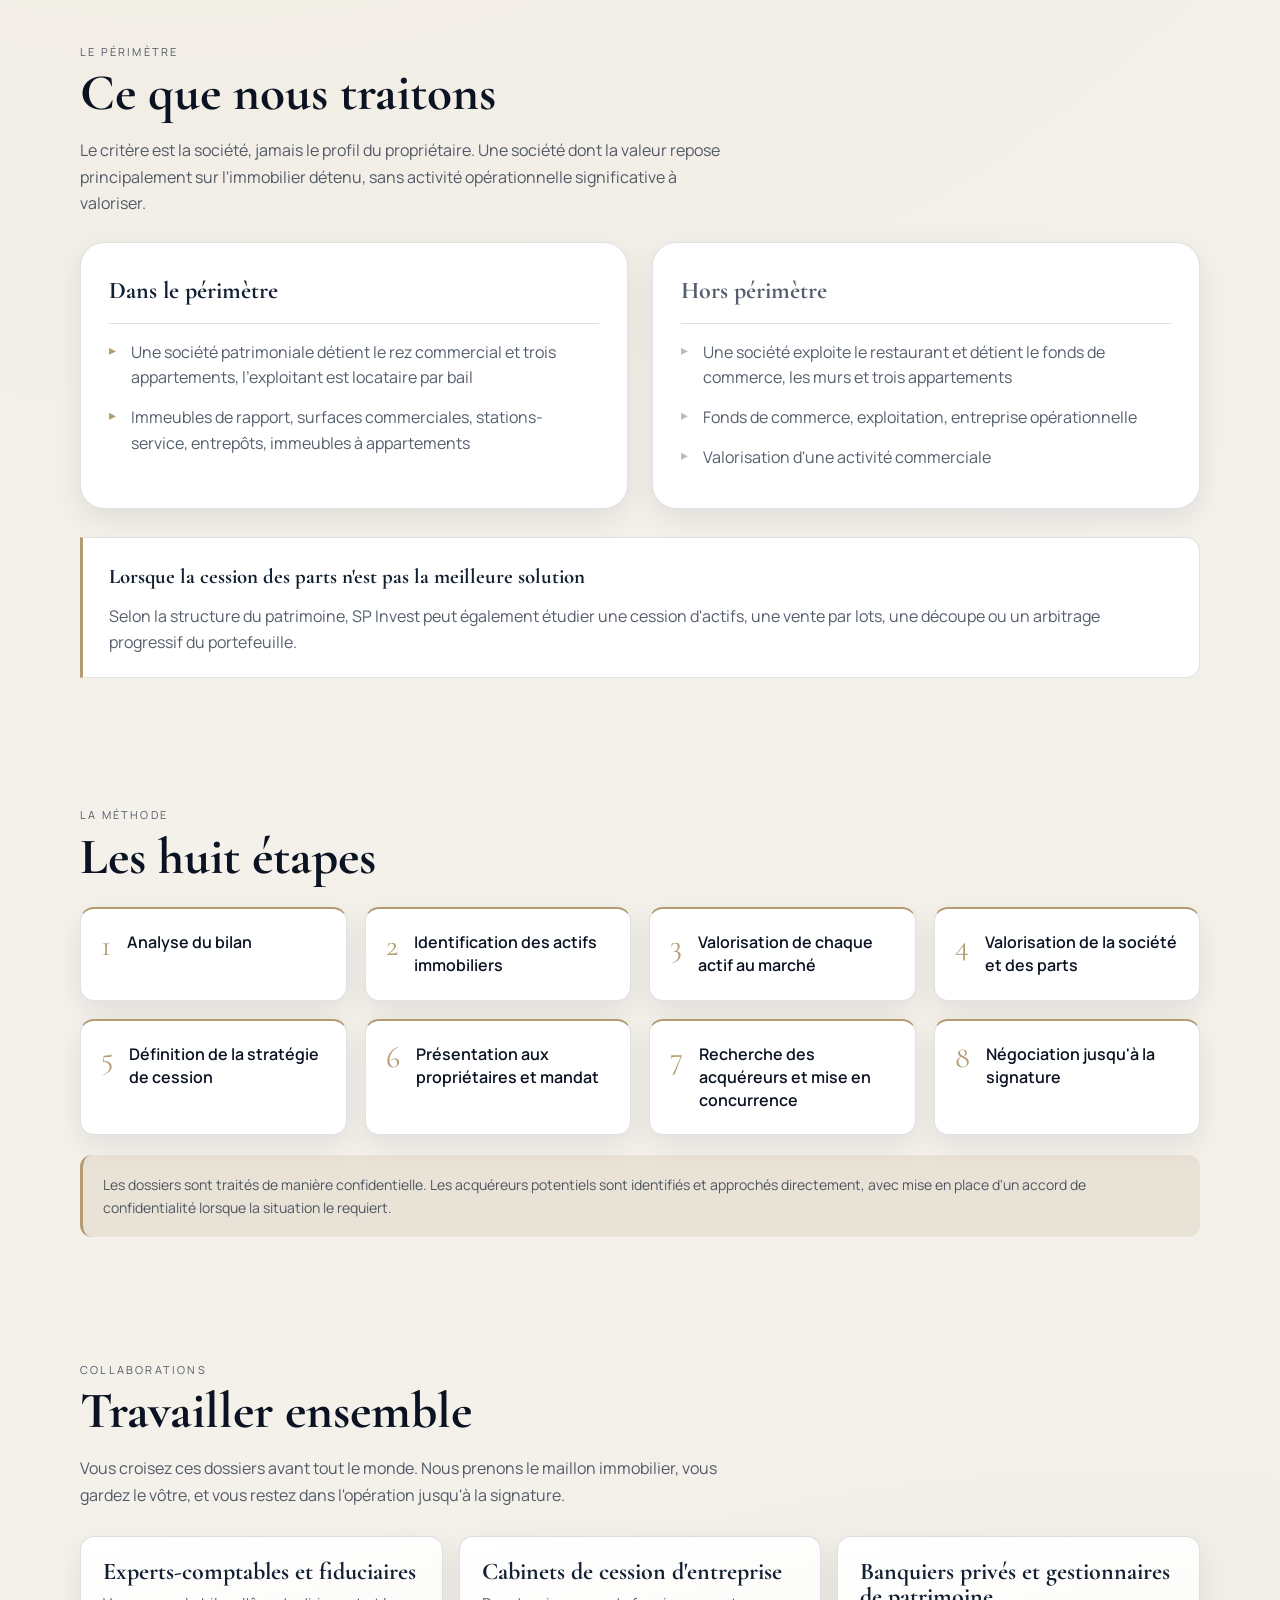
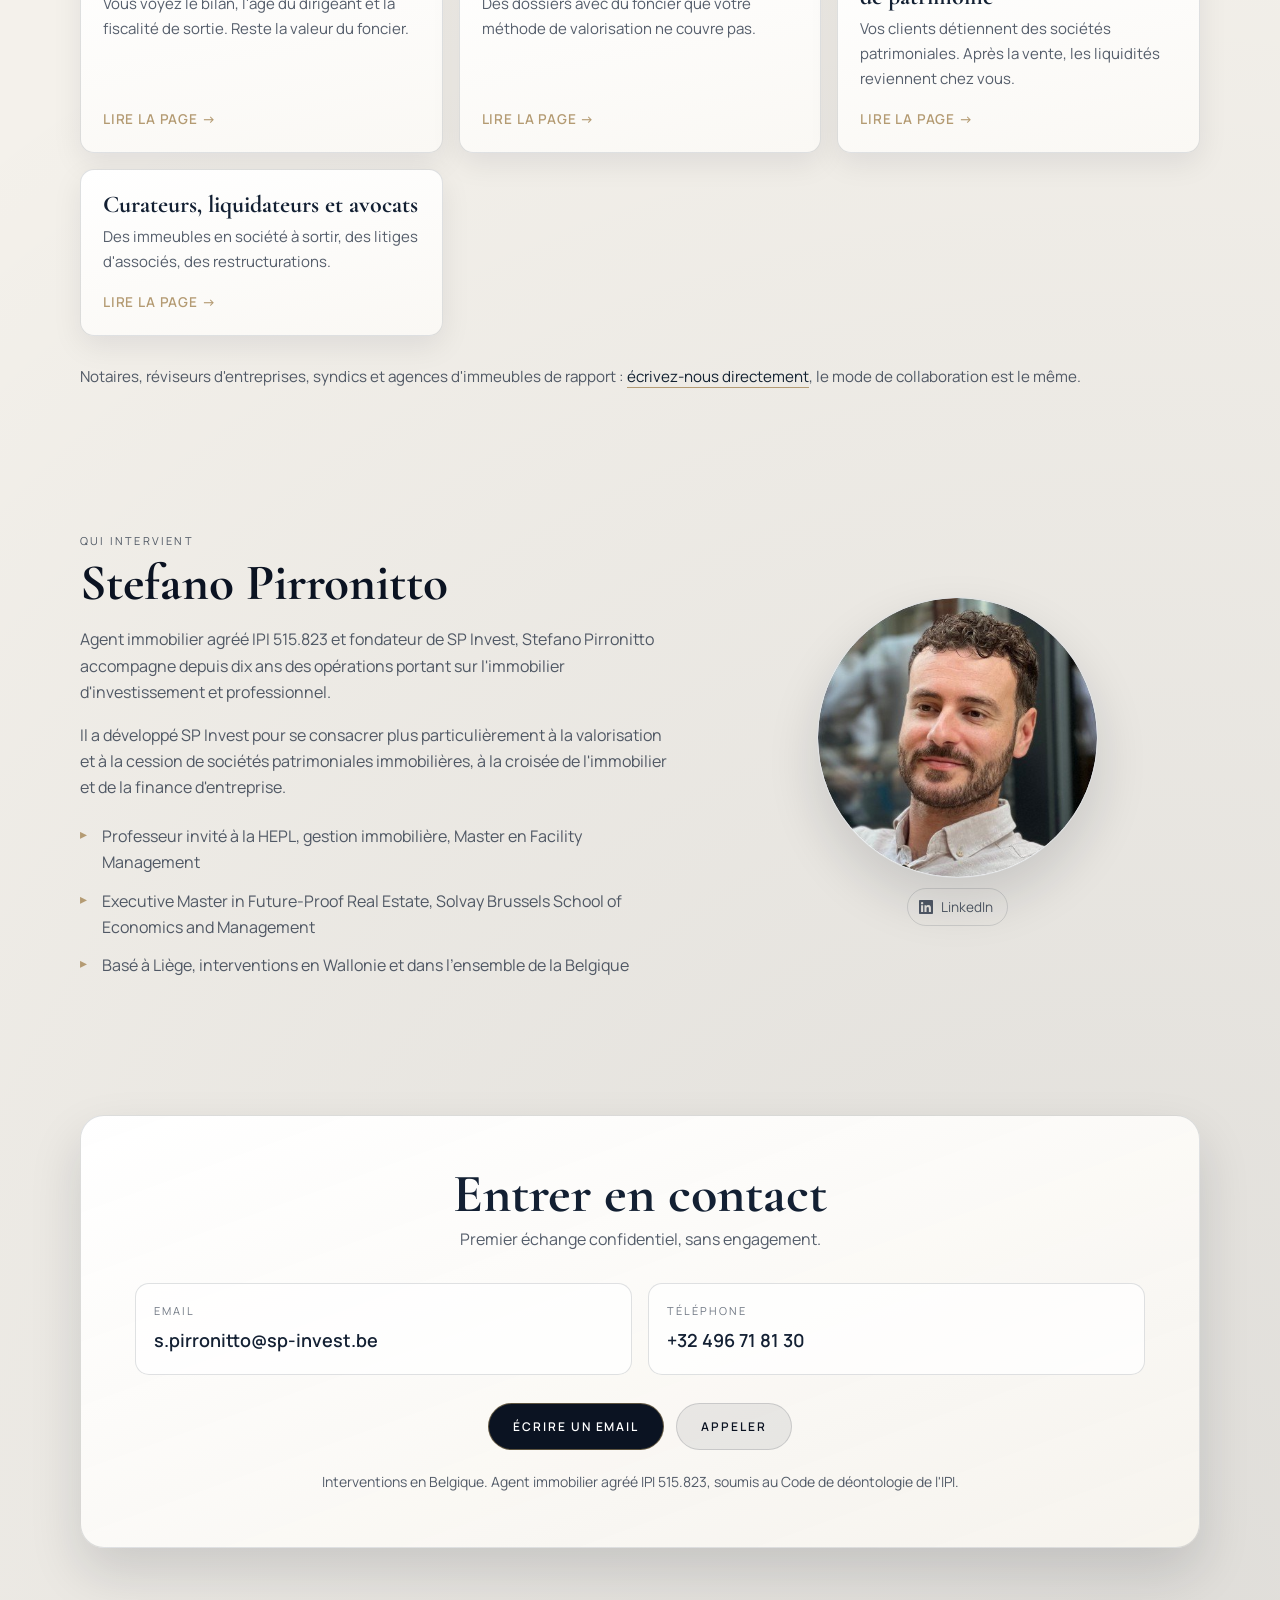
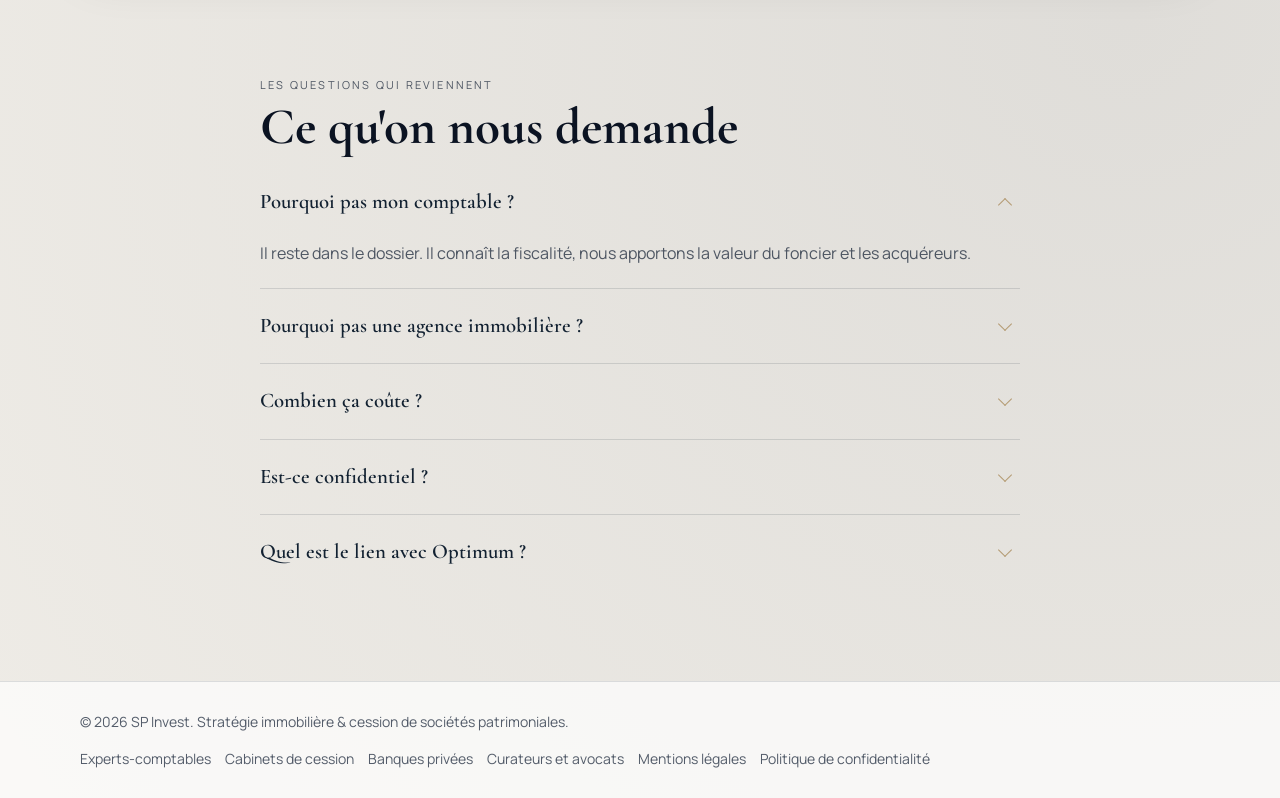
==== commit ce8bca71: "Corrections de Stefano : discours, huit etapes, confidentialite, bio" ====
--- a/index.html
+++ b/index.html
@@ -101,8 +101,8 @@
           </h1>
 
           <p class="hero__lead">
-            Votre société détient les murs. Nous établissons ce qu'elle vaut réellement
-            et nous organisons la cession des parts.
+            Votre société détient les murs. Nous établissons leur valeur de marché,
+            valorisons la société et organisons la cession de ses parts.
           </p>
 
           <div class="hero__actions">
@@ -128,23 +128,21 @@
       <div class="container narrow">
         <div class="section__head">
           <p class="section__kicker">La situation</p>
-          <h2 class="section__title">Vendre l'immeuble ou céder les parts</h2>
+          <h2 class="section__title">Pourquoi envisager une cession des parts plutôt qu'une vente de l'immeuble ?</h2>
         </div>
         <p class="lede">
-          Beaucoup de dirigeants ont logé leurs immeubles dans une société. Le jour où ils veulent sortir,
-          vendre l'immeuble déclenche l'impôt sur toute la plus-value. La sortie passe donc le plus souvent
-          par la cession des parts.
+          Lorsque l'immobilier est détenu en société, les conséquences économiques et fiscales d'une vente
+          des actifs peuvent être très différentes de celles d'une cession des parts. Les deux scénarios
+          doivent donc être comparés avec les conseils fiscaux et comptables du propriétaire.
         </p>
         <p>
-          Valoriser une société pareille demande deux lectures en même temps. Celle du bilan, où l'immeuble
-          détenu depuis vingt ou trente ans a été amorti jusqu'à ne presque plus rien peser. Et celle du marché,
-          où sa valeur a suivi une tout autre trajectoire. L'écart entre les deux porte l'essentiel de la valeur
-          de la société, et il ne se lit nulle part dans les comptes.
+          SP Invest intervient sur la valorisation immobilière, la valorisation des parts et la recherche
+          d'acquéreurs. Les conséquences fiscales et juridiques sont validées par les conseils habituels du cédant.
         </p>
         <p>
-          Le comptable du propriétaire connaît la fiscalité de l'opération et la calcule sans difficulté.
-          Ce qu'il ne fait pas, c'est donner au foncier sa valeur de marché et aller chercher les acquéreurs.
-          C'est le travail que nous prenons en charge, aux côtés des conseils habituels du propriétaire.
+          L'expert-comptable maîtrise les comptes et les conséquences fiscales de l'opération. SP Invest
+          intervient en complément : nous établissons la valeur de marché des actifs immobiliers, valorisons
+          la société sur cette base et identifions les acquéreurs susceptibles de reprendre les parts.
         </p>
 
         <div class="trigger-block">
@@ -172,7 +170,6 @@
             <ul>
               <li>Une société patrimoniale détient le rez commercial et trois appartements, l'exploitant est locataire par bail</li>
               <li>Immeubles de rapport, surfaces commerciales, stations-service, entrepôts, immeubles à appartements</li>
-              <li>Ventes par lots, ventes à la découpe, options longues, analyse stratégique de portefeuille</li>
             </ul>
           </div>
           <div class="scope__col scope__col--out">
@@ -184,6 +181,14 @@
             </ul>
           </div>
         </div>
+
+        <div class="alt-solutions">
+          <h3>Lorsque la cession des parts n'est pas la meilleure solution</h3>
+          <p>
+            Selon la structure du patrimoine, SP Invest peut également étudier une cession d'actifs,
+            une vente par lots, une découpe ou un arbitrage progressif du portefeuille.
+          </p>
+        </div>
       </div>
     </section>
 
@@ -191,7 +196,7 @@
       <div class="container">
         <div class="section__head">
           <p class="section__kicker">La méthode</p>
-          <h2 class="section__title">Les sept étapes</h2>
+          <h2 class="section__title">Les huit étapes</h2>
         </div>
 
         <ol class="steps">
@@ -199,13 +204,14 @@
           <li class="step reveal"><span class="step__num">2</span><h3>Identification des actifs immobiliers</h3></li>
           <li class="step reveal"><span class="step__num">3</span><h3>Valorisation de chaque actif au marché</h3></li>
           <li class="step reveal"><span class="step__num">4</span><h3>Valorisation de la société et des parts</h3></li>
-          <li class="step reveal"><span class="step__num">5</span><h3>Présentation aux propriétaires et mandat</h3></li>
-          <li class="step reveal"><span class="step__num">6</span><h3>Recherche des acquéreurs et mise en concurrence</h3></li>
-          <li class="step reveal"><span class="step__num">7</span><h3>Négociation jusqu'à la signature</h3></li>
+          <li class="step reveal"><span class="step__num">5</span><h3>Définition de la stratégie de cession</h3></li>
+          <li class="step reveal"><span class="step__num">6</span><h3>Présentation aux propriétaires et mandat</h3></li>
+          <li class="step reveal"><span class="step__num">7</span><h3>Recherche des acquéreurs et mise en concurrence</h3></li>
+          <li class="step reveal"><span class="step__num">8</span><h3>Négociation jusqu'à la signature</h3></li>
         </ol>
 
         <div class="engagements-note reveal">
-          <p>Aucun dossier n'est diffusé. Les acquéreurs sont approchés nommément et sous accord de confidentialité.</p>
+          <p>Les dossiers sont traités de manière confidentielle. Les acquéreurs potentiels sont identifiés et approchés directement, avec mise en place d'un accord de confidentialité lorsque la situation le requiert.</p>
         </div>
       </div>
     </section>
@@ -261,14 +267,18 @@
           <p class="section__kicker">Qui intervient</p>
           <h2 class="section__title">Stefano Pirronitto</h2>
           <p class="section__subtitle">
-            Agent immobilier agréé IPI 515.823, fondateur de SP Invest. Dix ans de terrain sur l'immobilier
-            de rapport et professionnel en région liégeoise.
+            Agent immobilier agréé IPI 515.823 et fondateur de SP Invest, Stefano Pirronitto accompagne
+            depuis dix ans des opérations portant sur l'immobilier d'investissement et professionnel.
+          </p>
+          <p>
+            Il a développé SP Invest pour se consacrer plus particulièrement à la valorisation et à la
+            cession de sociétés patrimoniales immobilières, à la croisée de l'immobilier et de la finance
+            d'entreprise.
           </p>
           <ul class="facts">
-            <li>Professeur invité à la HEPL, cours de gestion immobilière en Master Facility Management</li>
-            <li>Diplômé de la Solvay Brussels School of Economics and Management</li>
-            <li>Membre de la CCI Liège-Verviers-Namur</li>
-            <li>Interventions sur toute la Belgique, dossiers principalement wallons</li>
+            <li>Professeur invité à la HEPL, gestion immobilière, Master en Facility Management</li>
+            <li>Executive Master in Future-Proof Real Estate, Solvay Brussels School of Economics and Management</li>
+            <li>Basé à Liège, interventions en Wallonie et dans l'ensemble de la Belgique</li>
           </ul>
         </div>
         <div class="portrait-wrap reveal">
@@ -276,7 +286,6 @@
             <div class="portrait">
               <img src="./assets/stefano-pirronitto.jpg" alt="Stefano Pirronitto, fondateur de SP Invest" width="400" height="400">
             </div>
-            <p class="portrait-caption">Stefano Pirronitto, administrateur de S.P. INVEST SRL</p>
             <a class="portrait-link" href="https://www.linkedin.com/in/stefano-pirronitto-2255841b4/" target="_blank" rel="noopener noreferrer"><svg viewBox="0 0 24 24" aria-hidden="true" focusable="false"><path d="M20.45 20.45h-3.56v-5.57c0-1.33-.03-3.04-1.85-3.04-1.86 0-2.14 1.45-2.14 2.94v5.67H9.35V9h3.41v1.56h.05c.47-.9 1.64-1.85 3.37-1.85 3.6 0 4.27 2.37 4.27 5.46v6.28zM5.34 7.43a2.07 2.07 0 1 1 0-4.14 2.07 2.07 0 0 1 0 4.14zM7.12 20.45H3.55V9h3.57v11.45zM22.22 0H1.77C.79 0 0 .77 0 1.73v20.54C0 23.23.79 24 1.77 24h20.45c.98 0 1.78-.77 1.78-1.73V1.73C24 .77 23.2 0 22.22 0z"/></svg><span>LinkedIn</span></a>
           </div>
         </div>
@@ -349,7 +358,7 @@
           </details>
           <details class="qa__item reveal">
             <summary>Est-ce confidentiel ?</summary>
-            <p>Aucun dossier n'est diffusé. Les acquéreurs sont approchés nommément et sous accord de confidentialité.</p>
+            <p>Les dossiers sont traités de manière confidentielle. Les acquéreurs potentiels sont identifiés et approchés directement, avec mise en place d'un accord de confidentialité lorsque la situation le requiert.</p>
           </details>
           <details class="qa__item reveal">
             <summary>Quel est le lien avec Optimum ?</summary>
--- a/styles.css
+++ b/styles.css
@@ -1173,3 +1173,20 @@
 @media (max-width:900px){
   .nav__social{ margin-top:8px; }
 }
+
+/* --- bloc : lorsque la cession des parts n'est pas la meilleure solution --- */
+.alt-solutions{
+  margin-top:28px;
+  padding:22px 26px;
+  background:var(--surface);
+  border:1px solid var(--line);
+  border-left:3px solid var(--brass);
+  border-radius:0 var(--radius) var(--radius) 0;
+}
+.alt-solutions h3{
+  font-family:var(--serif);
+  font-size:1.3rem;
+  margin:0 0 8px;
+  color:var(--navy);
+}
+.alt-solutions p{ margin:0; color:var(--muted); }
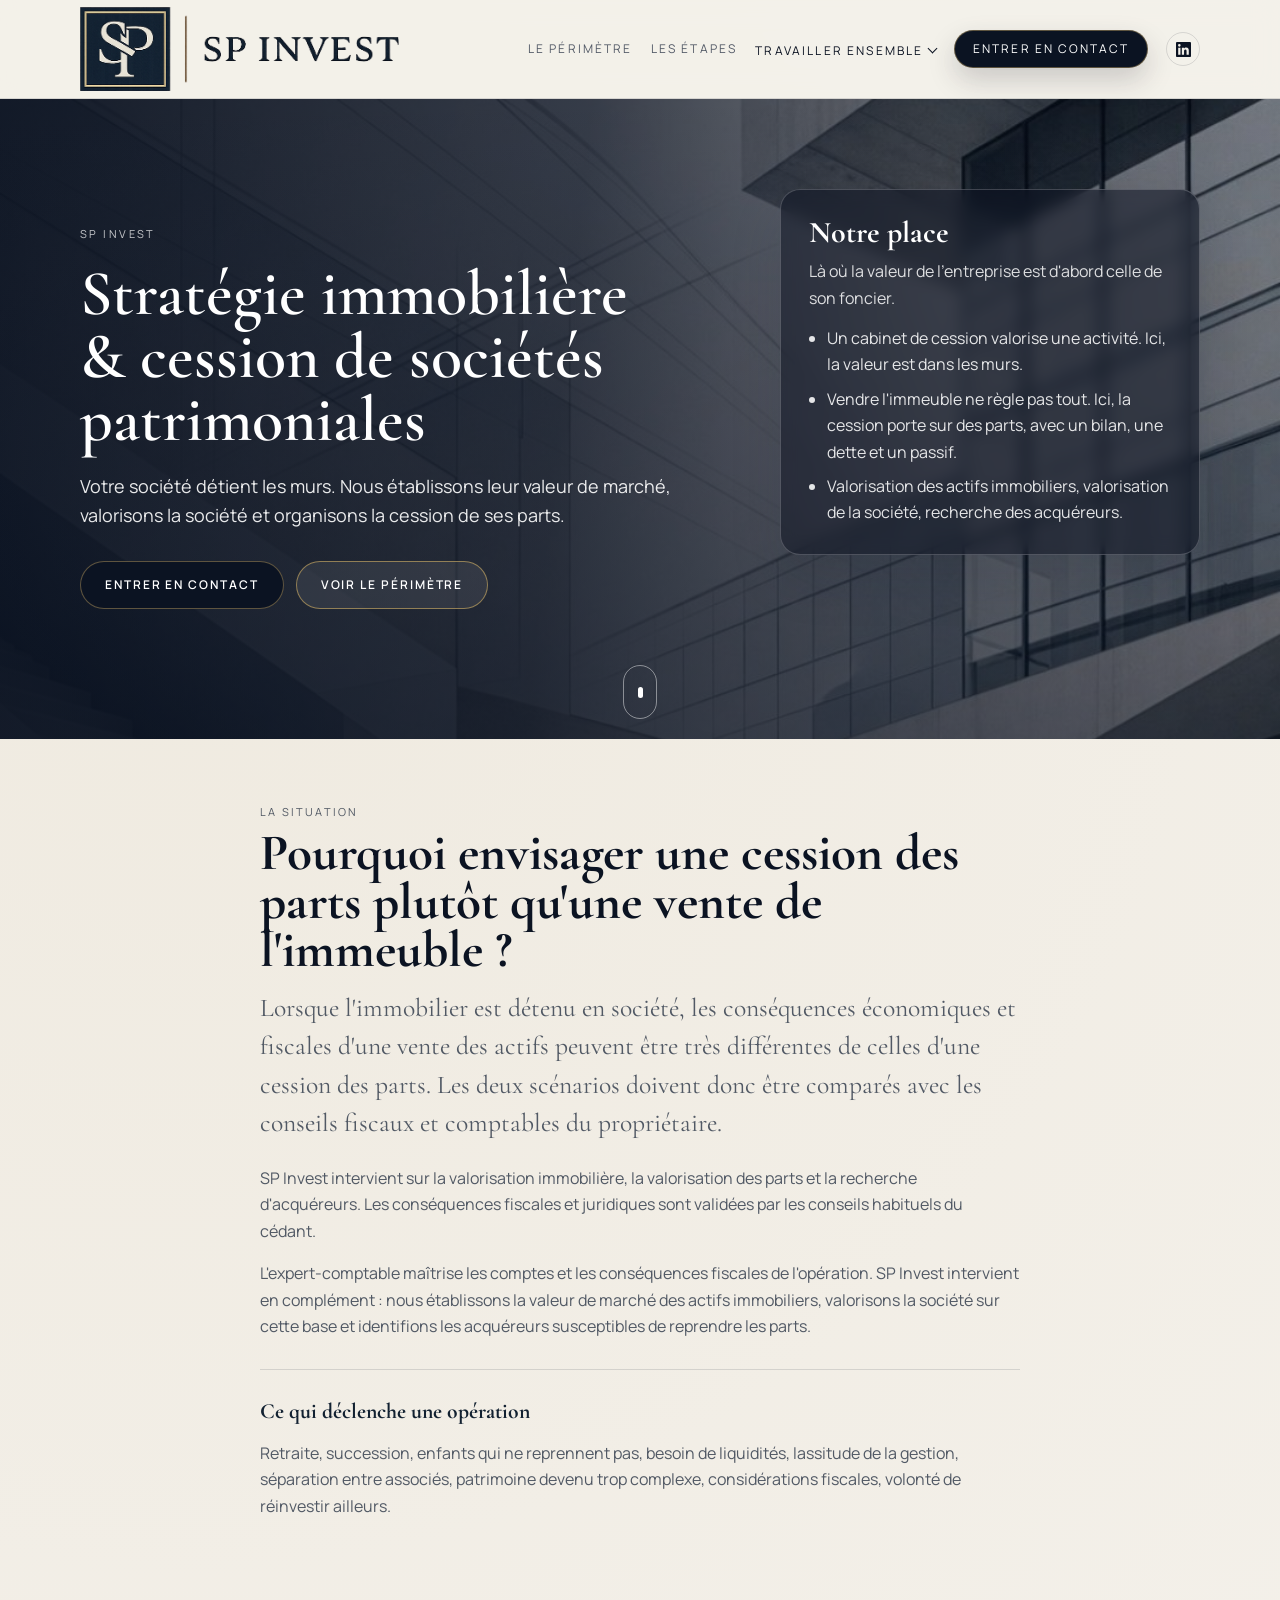
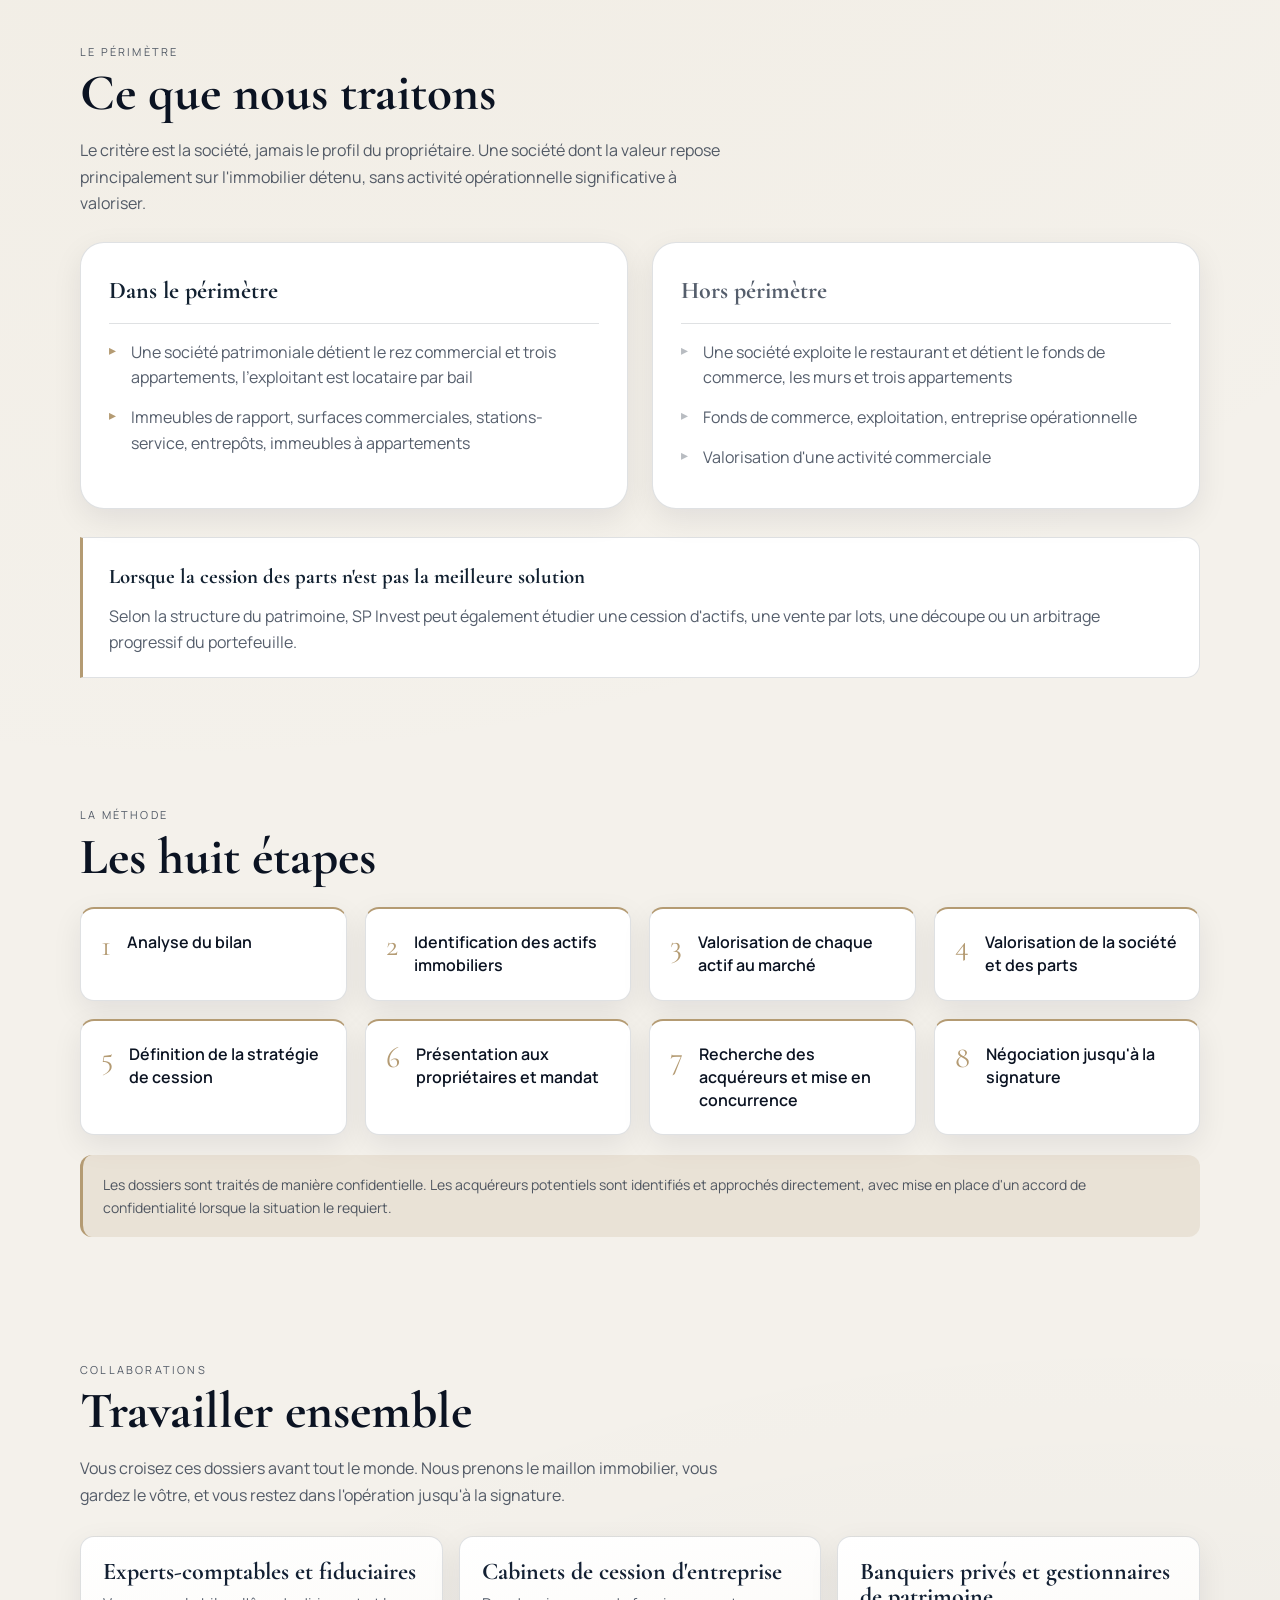
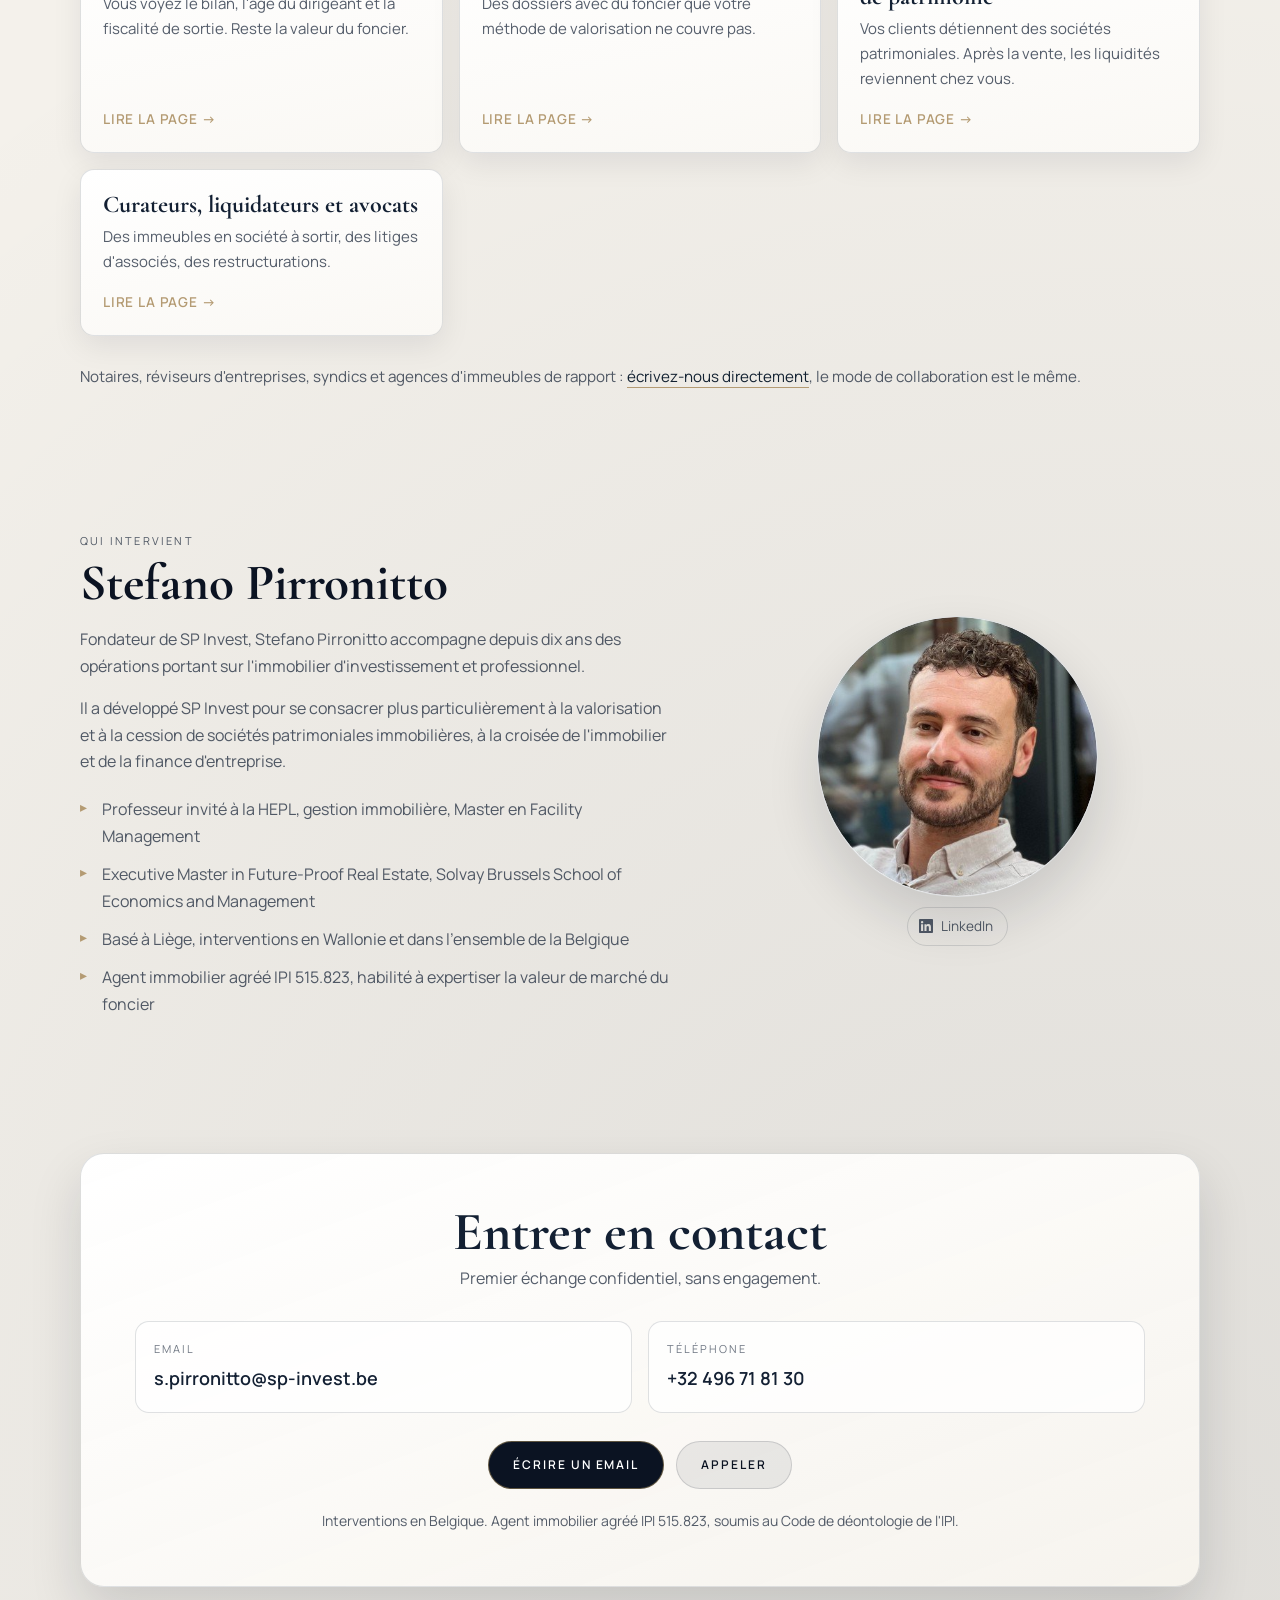
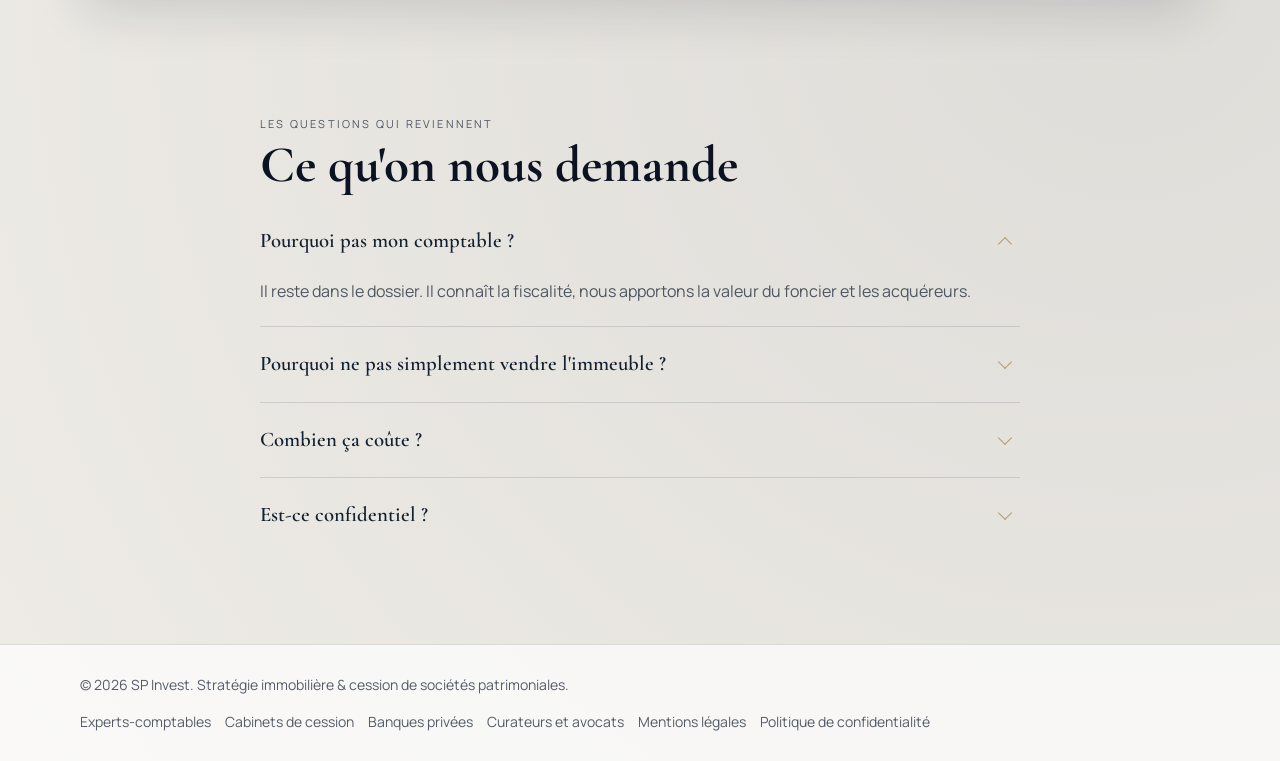
==== commit 995b314e: "Site - retrait des mentions agence immobiliere et Optimum en premiere approche" ====
--- a/index.html
+++ b/index.html
@@ -4,13 +4,13 @@
   <meta charset="utf-8" />
   <meta name="viewport" content="width=device-width, initial-scale=1" />
   <title>Stratégie immobilière &amp; cession de sociétés patrimoniales</title>
-  <meta name="description" content="Nous valorisons et cédons les sociétés dont la valeur repose sur l'immobilier qu'elles détiennent. Agent immobilier agréé IPI, Liège et Wallonie." />
+  <meta name="description" content="Nous valorisons et cédons les sociétés dont la valeur repose sur l'immobilier qu'elles détiennent. Valorisation du foncier, cession des parts, Liège et Wallonie." />
   <link rel="canonical" href="https://sp-invest.be/" />
   <meta property="og:type" content="website" />
   <meta property="og:site_name" content="SP Invest" />
   <meta property="og:locale" content="fr_BE" />
   <meta property="og:title" content="Stratégie immobilière &amp; cession de sociétés patrimoniales" />
-  <meta property="og:description" content="Nous valorisons et cédons les sociétés dont la valeur repose sur l'immobilier qu'elles détiennent. Agent immobilier agréé IPI, Liège et Wallonie." />
+  <meta property="og:description" content="Nous valorisons et cédons les sociétés dont la valeur repose sur l'immobilier qu'elles détiennent. Valorisation du foncier, cession des parts, Liège et Wallonie." />
   <meta property="og:url" content="https://sp-invest.be/" />
   <meta property="og:image" content="https://sp-invest.be/assets/og-sp-invest.jpg" />
   <meta property="og:image:width" content="1200" />
@@ -18,7 +18,7 @@
   <meta property="og:image:alt" content="SP Invest, stratégie immobilière et cession de sociétés patrimoniales" />
   <meta name="twitter:card" content="summary_large_image" />
   <meta name="twitter:title" content="Stratégie immobilière &amp; cession de sociétés patrimoniales" />
-  <meta name="twitter:description" content="Nous valorisons et cédons les sociétés dont la valeur repose sur l'immobilier qu'elles détiennent. Agent immobilier agréé IPI, Liège et Wallonie." />
+  <meta name="twitter:description" content="Nous valorisons et cédons les sociétés dont la valeur repose sur l'immobilier qu'elles détiennent. Valorisation du foncier, cession des parts, Liège et Wallonie." />
   <meta name="twitter:image" content="https://sp-invest.be/assets/og-sp-invest.jpg" />
   <meta name="theme-color" content="#0b1322" />
   <link href="https://fonts.googleapis.com/css2?family=Cormorant+Garamond:wght@400;500;600;700&family=Manrope:wght@400;500;600;700&display=swap" rel="stylesheet">
@@ -48,7 +48,7 @@
     "founder": {
       "@type": "Person",
       "name": "Stefano Pirronitto",
-      "jobTitle": "Agent immobilier agréé IPI 515.823",
+      "jobTitle": "Fondateur de SP Invest",
       "sameAs": "https://www.linkedin.com/in/stefano-pirronitto-2255841b4/"
     },
     "knowsAbout": [
@@ -113,11 +113,11 @@
 
         <aside class="hero__panel reveal">
           <h2>Notre place</h2>
-          <p>À la jonction entre l'agence immobilière et le cabinet de cession d'entreprises.</p>
+          <p>Là où la valeur de l'entreprise est d'abord celle de son foncier.</p>
           <ul>
             <li>Un cabinet de cession valorise une activité. Ici, la valeur est dans les murs.</li>
-            <li>Une agence vend un immeuble. Ici, la cession porte sur des parts, avec un bilan, une dette et un passif.</li>
-            <li>Agent immobilier agréé IPI 515.823.</li>
+            <li>Vendre l'immeuble ne règle pas tout. Ici, la cession porte sur des parts, avec un bilan, une dette et un passif.</li>
+            <li>Valorisation des actifs immobiliers, valorisation de la société, recherche des acquéreurs.</li>
           </ul>
         </aside>
       </div>
@@ -267,8 +267,8 @@
           <p class="section__kicker">Qui intervient</p>
           <h2 class="section__title">Stefano Pirronitto</h2>
           <p class="section__subtitle">
-            Agent immobilier agréé IPI 515.823 et fondateur de SP Invest, Stefano Pirronitto accompagne
-            depuis dix ans des opérations portant sur l'immobilier d'investissement et professionnel.
+            Fondateur de SP Invest, Stefano Pirronitto accompagne depuis dix ans des opérations
+            portant sur l'immobilier d'investissement et professionnel.
           </p>
           <p>
             Il a développé SP Invest pour se consacrer plus particulièrement à la valorisation et à la
@@ -279,6 +279,7 @@
             <li>Professeur invité à la HEPL, gestion immobilière, Master en Facility Management</li>
             <li>Executive Master in Future-Proof Real Estate, Solvay Brussels School of Economics and Management</li>
             <li>Basé à Liège, interventions en Wallonie et dans l'ensemble de la Belgique</li>
+            <li>Agent immobilier agréé IPI 515.823, habilité à expertiser la valeur de marché du foncier</li>
           </ul>
         </div>
         <div class="portrait-wrap reveal">
@@ -349,8 +350,8 @@
             <p>Il reste dans le dossier. Il connaît la fiscalité, nous apportons la valeur du foncier et les acquéreurs.</p>
           </details>
           <details class="qa__item reveal">
-            <summary>Pourquoi pas une agence immobilière ?</summary>
-            <p>Une agence vend un immeuble. Vendre l'immeuble déclenche l'impôt sur la plus-value, céder les parts non.</p>
+            <summary>Pourquoi ne pas simplement vendre l'immeuble ?</summary>
+            <p>Vendre l'immeuble déclenche l'impôt sur la plus-value, céder les parts non. Les deux scénarios doivent être comparés avant de choisir.</p>
           </details>
           <details class="qa__item reveal">
             <summary>Combien ça coûte ?</summary>
@@ -359,10 +360,6 @@
           <details class="qa__item reveal">
             <summary>Est-ce confidentiel ?</summary>
             <p>Les dossiers sont traités de manière confidentielle. Les acquéreurs potentiels sont identifiés et approchés directement, avec mise en place d'un accord de confidentialité lorsque la situation le requiert.</p>
-          </details>
-          <details class="qa__item reveal">
-            <summary>Quel est le lien avec Optimum ?</summary>
-            <p>Deux structures, deux métiers. Optimum traite l'immobilier classique, SP Invest la société patrimoniale.</p>
           </details>
         </div>
       </div>
